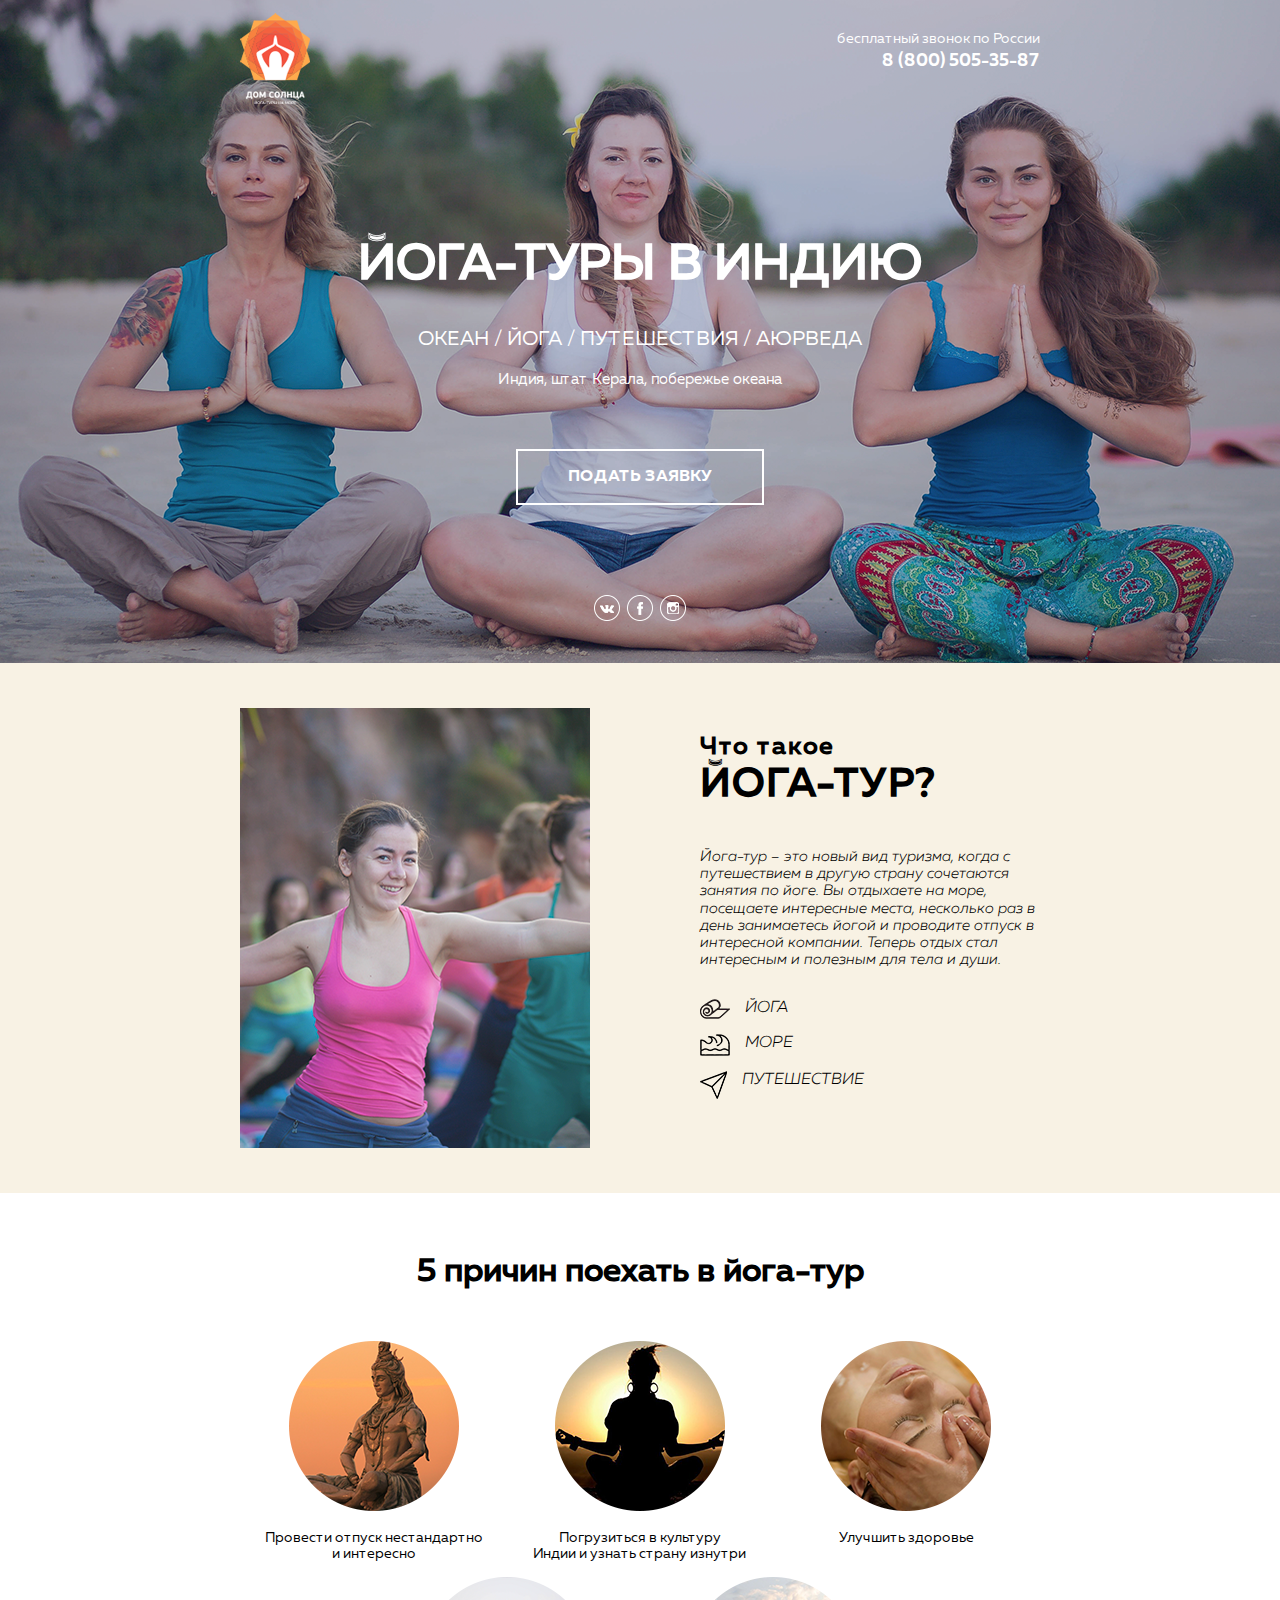
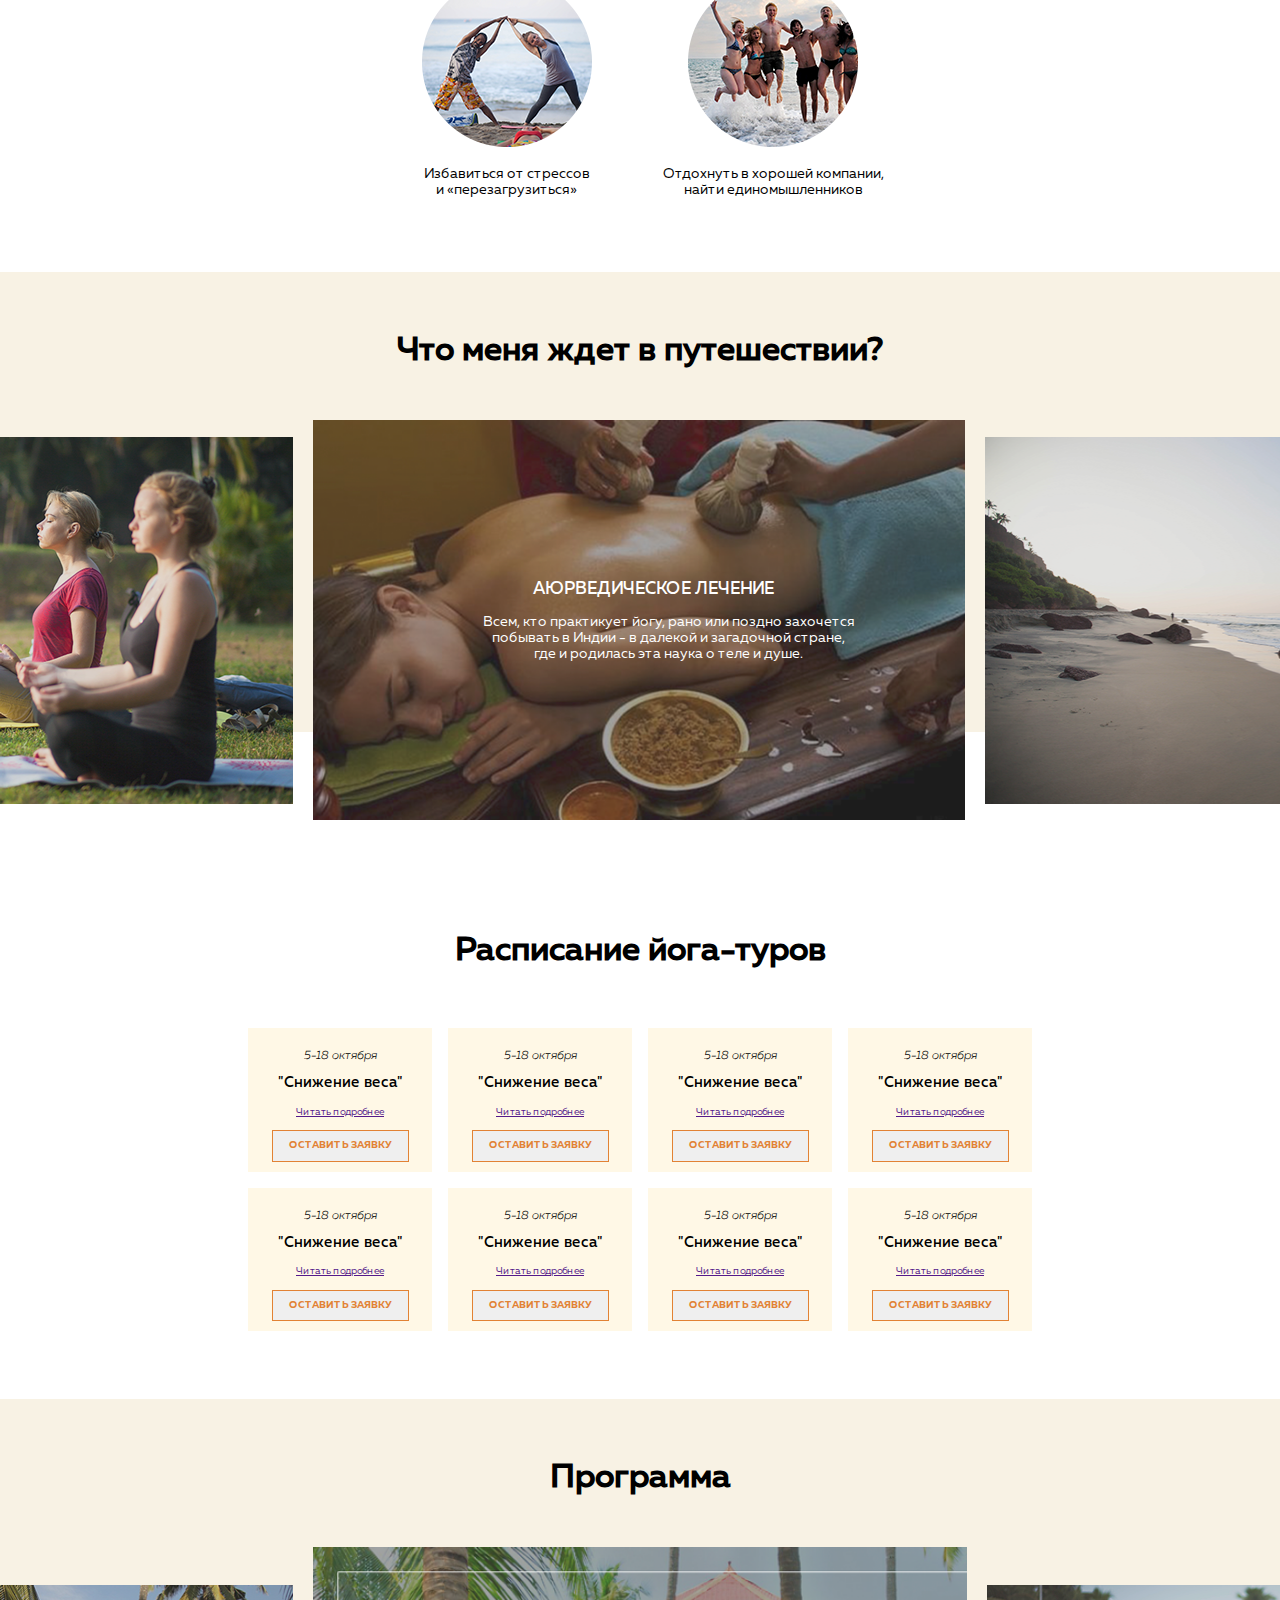
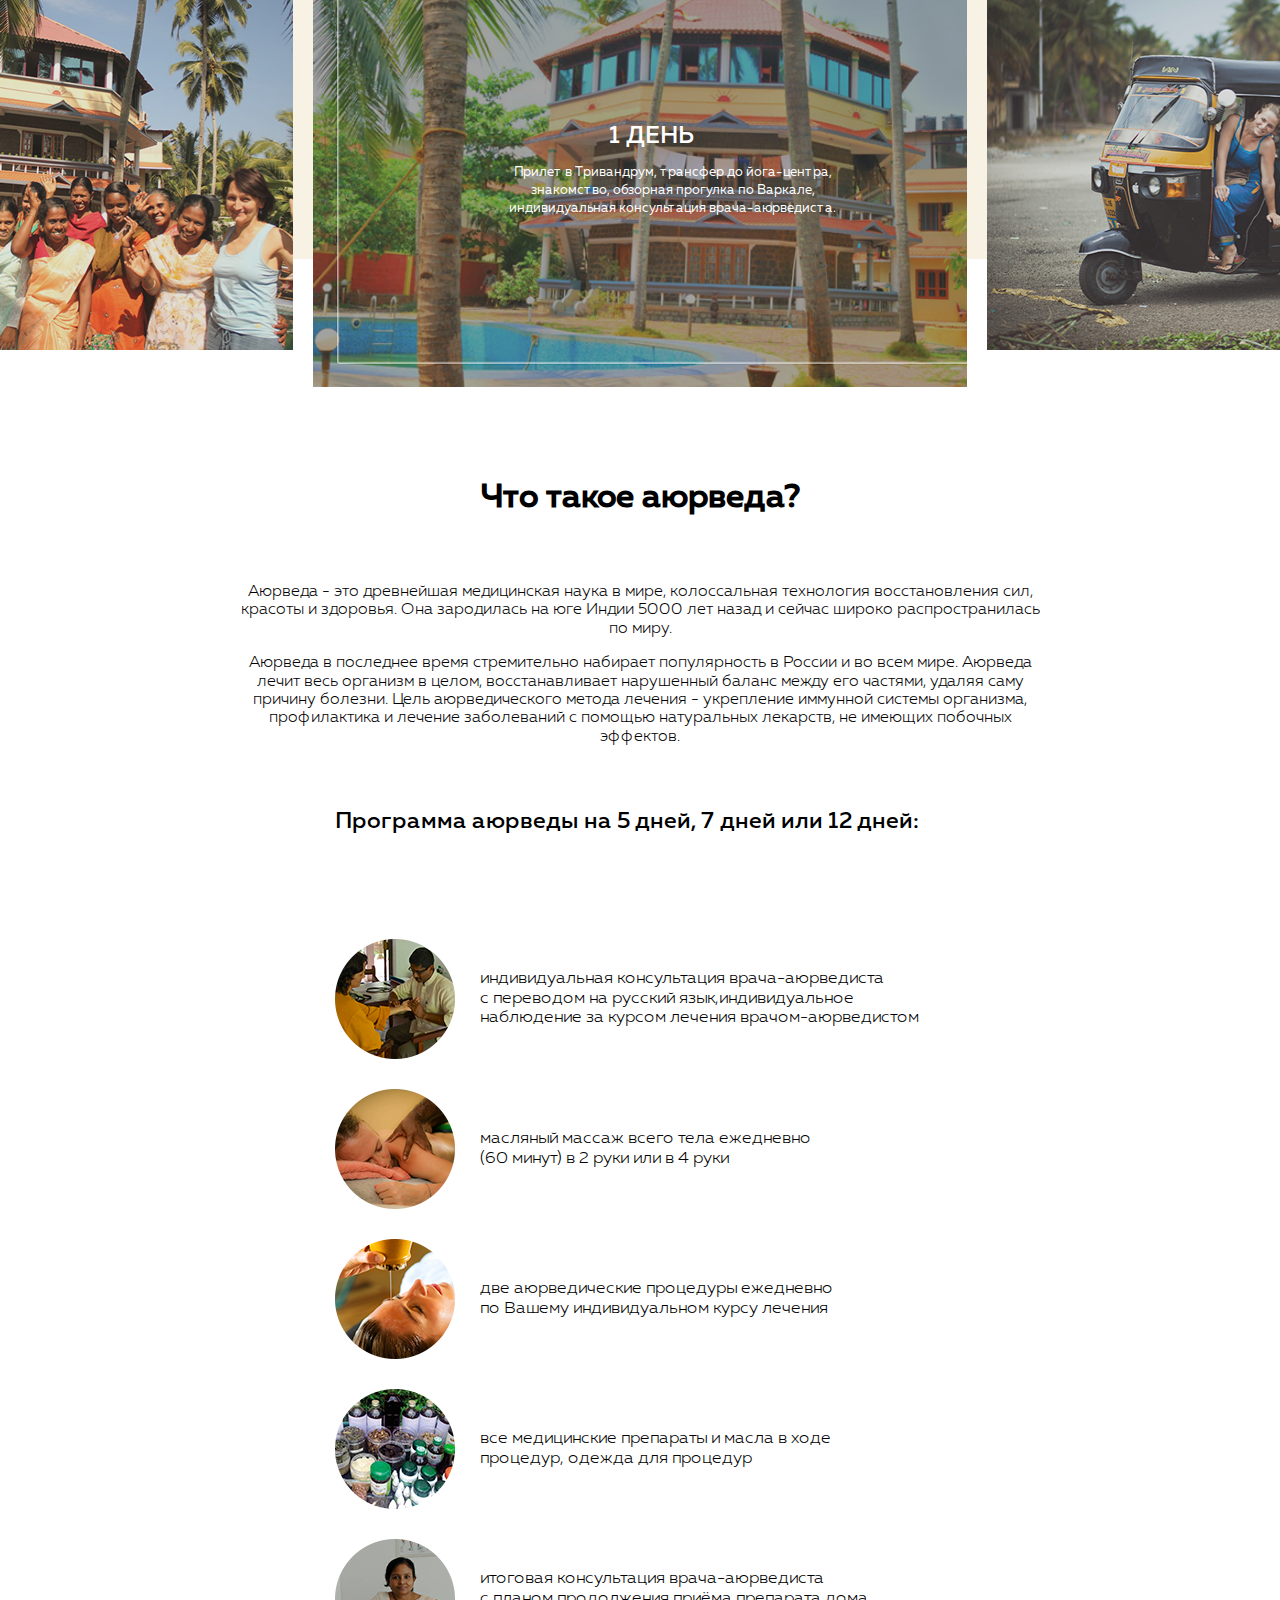
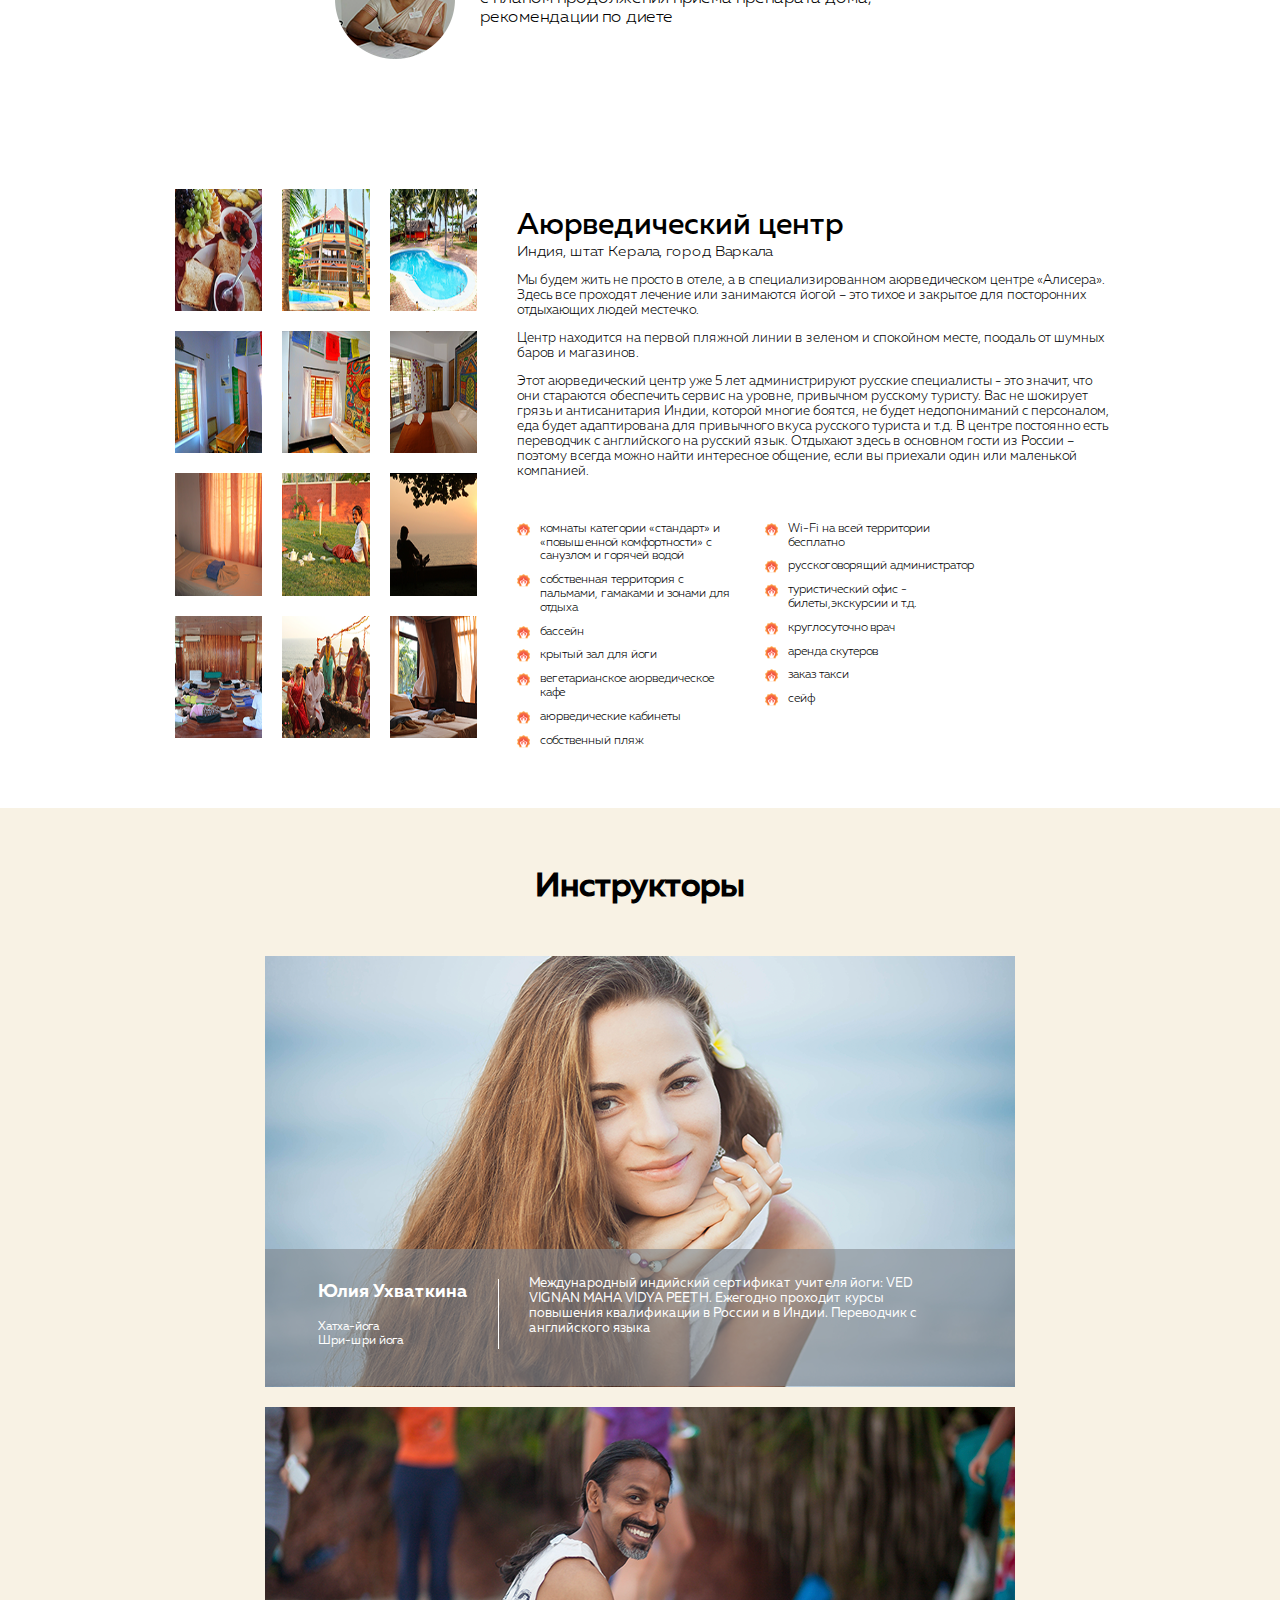
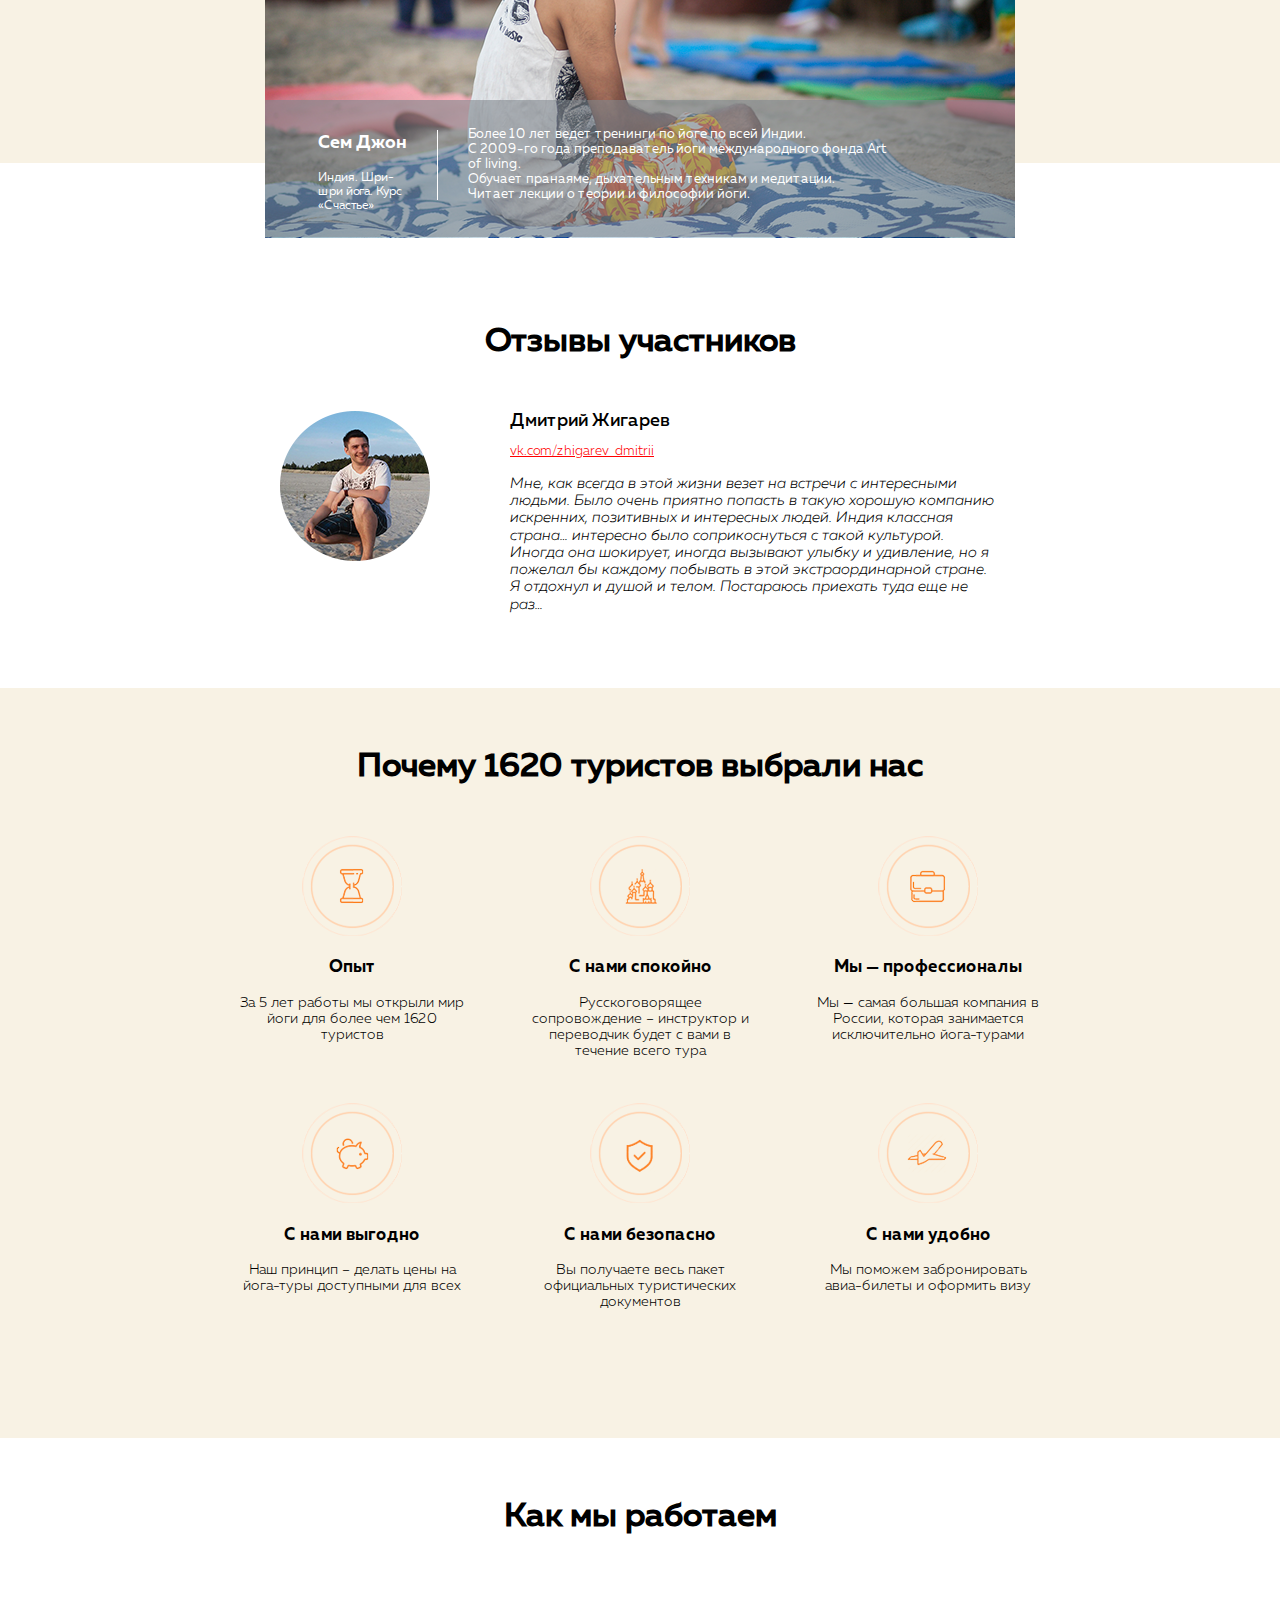
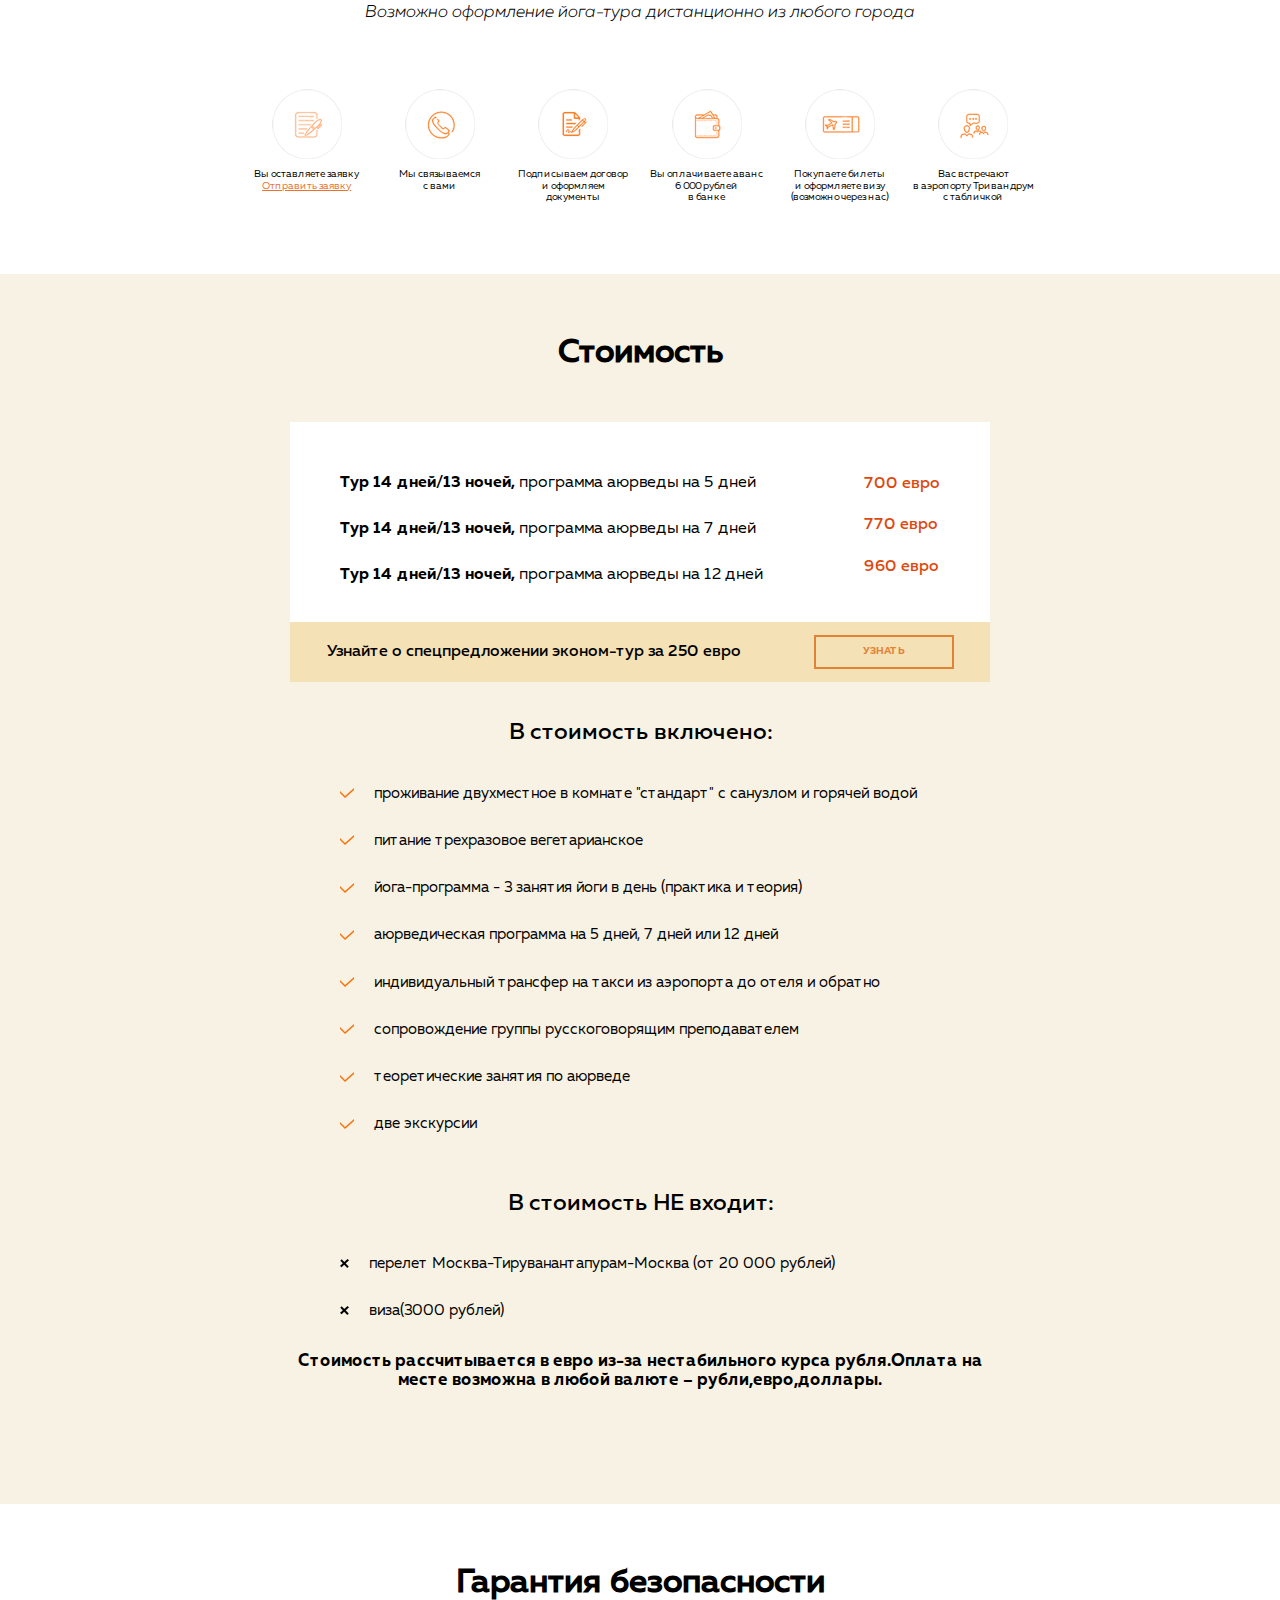
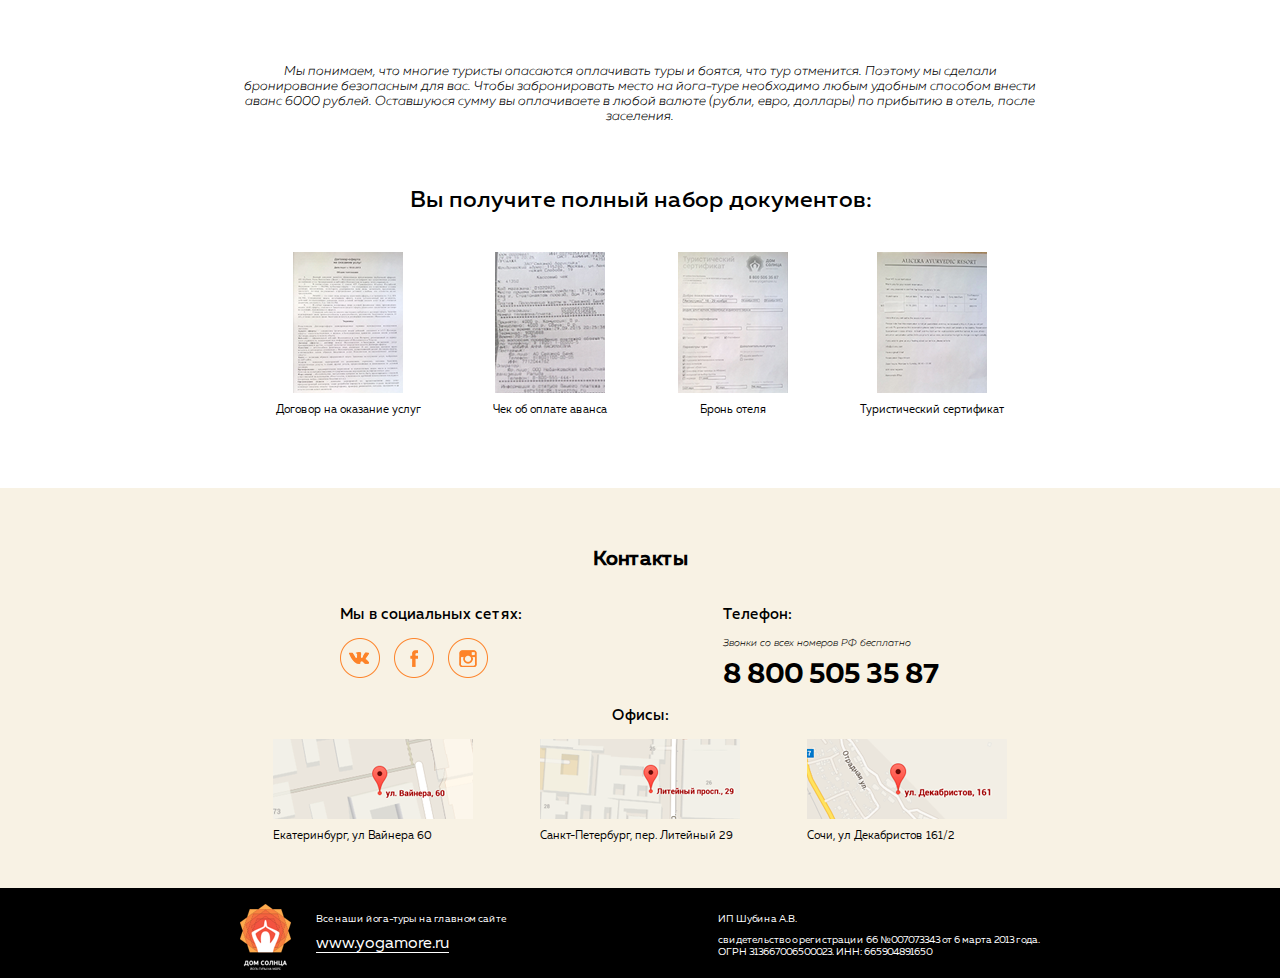
==== index.html @ e653d73f "init" ====
<!DOCTYPE html>
<html lang="ru">

<head>
  <meta charset="UTF-8" />
  <meta name="viewport" content="width=device-width, initial-scale=1.0" />
  <meta http-equiv="X-UA-Compatible" content="ie=edge" />
  <title>Йога-туры в Индию</title>
  <link rel="stylesheet" href="css/normalize.css" />
  <link rel="stylesheet" href="css/style.css" />
</head>

<body>
  <header class="header">
    <div class="navbar">
      <div class="container">
        <div class="navbar-wrap">
          <div class="navbar__logo"></div>
          <div class="navbar__mobile">
            <span class="navbar__free-call">бесплатный звонок по России</span>
            <a class="navbar__phone" href="tel:+8(800)5053587">8 (800) 505-35-87</a>
          </div>
        </div>
        <div class="navbar-box">
          <h1 class="navbar__title">Йога-туры в Индию</h1>
          <p class="navbar__subtitle">океан / йога / путешествия / аюрведа</p>
          <span class="navbar__subtitle2">Индия, штат Керала, побережье океана</span>
          <button class="button-o navbar__button">Подать заявку</button>
        </div>
        <div class="navbar-icon">
          <a href class="navbar__vkontakte"></a>
          <a href class="navbar__facebook"></a>
          <a href class="navbar__instagram"></a>
        </div>
      </div>
      <!-- /.container -->
    </div>
    <!-- /.navbar -->
  </header>
  <!-- /.header -->

  <main>
    <section class="yogatour bg-secondary">
      <div class="container">
        <div class="yogatour__block  yogatour-block">
          <div class="yogatour__img"></div>
          <div class="yogatour__box">
            <h2 class="yogatour__title">Что такое<br> <span class="yogatour__span">йога-тур?</span></h2>
            <p class="yogatour__text">Йога-тур – это новый вид туризма, когда с путешествием в другую страну сочетаются
              занятия по йоге. Вы отдыхаете на море,
              посещаете интересные места, несколько раз в день занимаетесь йогой и проводите отпуск в интересной
              компании. Теперь
              отдых стал интересным и полезным для тела и души.</p>
            <div class="yogatour__network">
              <div class="yogatour__blocks yoga-block">
                <div class="yogatour__mat"></div>
                <span class="yogatour__item">йога</span>
              </div>
              <div class="yogatour__blocks yoga-block">
                <div class="yogatour__mor"></div>
                <span class="yogatour__item">море</span>
              </div>
              <div class="yogatour__blocks yoga-block">
                <div class="yogatour__telegram"></div>
                <span class="yogatour__item">путешествие</span>
              </div>
            </div>
          </div>
          </di>
        </div>
    </section>

    <section class="triptour section">
      <div class="container">
        <h2 class="section-title">5 причин поехать в йога-тур</h2>
        <div class="triptour-block">
          <div class="triptour-block__item">
            <img src="img/triptour/img1.png" alt="yoga" class="triptour-block__ image">
            <p class="triptour-block__text">Провести отпуск нестандартно<br> и интересно</p>
          </div>
          <div class="triptour-block__item">
            <img src="img/triptour/img2.png" alt="yoga" class="triptour-block__ image">
            <p class="triptour-block__text">Погрузиться в культуру<br> Индии и узнать страну изнутри</p>
          </div>
          <div class="triptour-block__item">
            <img src="img/triptour/img3.png" alt="yoga" class="triptour-block__ image">
            <p class="triptour-block__text">Улучшить здоровье</p>
          </div>
          <div class="triptour-block__item">
            <img src="img/triptour/img4.png" alt="yoga" class="triptour-block__ image">
            <p class="triptour-block__text">Избавиться от стрессов<br> и «перезагрузиться»</p>
          </div>
          <div class="triptour-block__item">
            <img src="img/triptour/img5.png" alt="yoga" class="triptour-block__ image">
            <p class="triptour-block__text">Отдохнуть в хорошей компании,<br> найти единомышленников</p>
          </div>
        </div>
      </div>
    </section>

    <section class="section travel bg-travel">
      <h2 class="section-title section__title">Что меня ждет в путешествии?</h2>
      <div class="travel-block">
        <div class="travel__yoga"></div>
        <div class="travel__therapy">
          <div class="travel__box">
            <span class="travel__ayurveda">aюрведическое лечение</span>
            <p class="travel__text">Всем, кто практикует йогу, рано или поздно захочется<br> побывать в Индии - в
              далекой и
              загадочной стране,<br> где и родилась эта наука о теле и душе.</p>
          </div>
        </div>
        <div class="travel__more"></div>
      </div>
    </section>

    <section class="section schedule">
      <div class="container">
        <h2 class="section-title section__title">Расписание йога-туров</h2>
        <div class="schedule-block">
          <div class="schedule__item">
            <div class="schedule__section">
              <span class="schedule__date">5-18 октября</span>
              <p class="schedule__reduction">"Снижение веса"</p>
              <a href="" class="schedule__link">Читать подробнее</a>
              <button class="schedule__btn">ОСТАВИТЬ ЗАЯВКУ</button>
            </div>
          </div>
          <div class="schedule__item">
            <div class="schedule__section">
              <span class="schedule__date">5-18 октября</span>
              <p class="schedule__reduction">"Снижение веса"</p>
              <a href="" class="schedule__link">Читать подробнее</a>
              <button class="schedule__btn">ОСТАВИТЬ ЗАЯВКУ</button>
            </div>
          </div>
          <div class="schedule__item">
            <div class="schedule__section">
              <span class="schedule__date">5-18 октября</span>
              <p class="schedule__reduction">"Снижение веса"</p>
              <a href="" class="schedule__link">Читать подробнее</a>
              <button class="schedule__btn">ОСТАВИТЬ ЗАЯВКУ</button>
            </div>
          </div>
          <div class="schedule__item">
            <div class="schedule__section">
              <span class="schedule__date">5-18 октября</span>
              <p class="schedule__reduction">"Снижение веса"</p>
              <a href="" class="schedule__link">Читать подробнее</a>
              <button class="schedule__btn">ОСТАВИТЬ ЗАЯВКУ</button>
            </div>
          </div>
          <div class="schedule__item">
            <div class="schedule__section">
              <span class="schedule__date">5-18 октября</span>
              <p class="schedule__reduction">"Снижение веса"</p>
              <a href="" class="schedule__link">Читать подробнее</a>
              <button class="schedule__btn">ОСТАВИТЬ ЗАЯВКУ</button>
            </div>
          </div>
          <div class="schedule__item">
            <div class="schedule__section">
              <span class="schedule__date">5-18 октября</span>
              <p class="schedule__reduction">"Снижение веса"</p>
              <a href="" class="schedule__link">Читать подробнее</a>
              <button class="schedule__btn">ОСТАВИТЬ ЗАЯВКУ</button>
            </div>
          </div>
          <div class="schedule__item">
            <div class="schedule__section">
              <span class="schedule__date">5-18 октября</span>
              <p class="schedule__reduction">"Снижение веса"</p>
              <a href="" class="schedule__link">Читать подробнее</a>
              <button class="schedule__btn">ОСТАВИТЬ ЗАЯВКУ</button>
            </div>
          </div>
          <div class="schedule__item">
            <div class="schedule__section">
              <span class="schedule__date">5-18 октября</span>
              <p class="schedule__reduction">"Снижение веса"</p>
              <a href="" class="schedule__link">Читать подробнее</a>
              <button class="schedule__btn">ОСТАВИТЬ ЗАЯВКУ</button>
            </div>
          </div>
        </div>
        </h2>
      </div>
    </section>

    <section class="section program bg-program">
      <h2 class="section-title section__title">Программа</h2>
      <div class="program-block">
        <div class="program__boxing"></div>
        <div class="program__second">
          <div class="program__box">
            <span class="program__day">1 день</span>
            <p class="program__text">Прилет в Тривандрум, трансфер до йога-центра,<br> знакомство, обзорная прогулка по
              Варкале,<br> индивидуальная консультация
              врача-аюрведиста.</p>
          </div>
        </div>
        <div class="program__third"></div>
      </div>
    </section>

    <section class="section ayurveda">
      <div class="container">
        <h2 class="section-title section__title">Что такое аюрведа?</h2>
        <p class="ayurveda__text1">Аюрведа - это древнейшая медицинская наука в мире, колоссальная технология
          восстановления сил, красоты и здоровья. Она
          зародилась на юге Индии 5000 лет назад и сейчас широко распространилась по миру.</p>
        <p class="ayurveda__text2">Аюрведа в последнее время стремительно набирает популярность в России и во всем
          мире.
          Аюрведа лечит весь организм в целом, восстанавливает нарушенный баланс между его частями, удаляя саму
          причину болезни.
          Цель аюрведического метода лечения - укрепление иммунной системы организма, профилактика и лечение
          заболеваний с помощью
          натуральных лекарств, не имеющих побочных эффектов.</p>
        <div class="ayurveda__block">
          <p class="ayurveda__program">Программа аюрведы на 5 дней, 7 дней или 12 дней:</p>
          <div class="ayurveda__section">
            <div class="ayurveda__box">
              <img src="img/ayurveda/ayurveda_img1.png" alt="консультация врача-аюрведиста">
              <p class="ayurveda__advice">индивидуальная консультация врача-аюрведиста<br>
                с переводом на русский язык,индивидуальное<br> наблюдение за курсом лечения врачом-аюрведистом</p>
            </div>
            <div class="ayurveda__box">
              <img src="img/ayurveda/ayurveda_img2.png" alt="масляный массаж">
              <p class="ayurveda__advice">масляный массаж всего тела ежедневно<br>
                (60 минут) в 2 руки или в 4 руки</p>
            </div>
            <div class="ayurveda__box">
              <img src="img/ayurveda/ayurveda_img3.png" alt="аюрведические процедуры">
              <p class="ayurveda__advice">две аюрведические процедуры ежедневно<br> по Вашему индивидуальном курсу
                лечения
              </p>
            </div>
            <div class="ayurveda__box">
              <img src="img/ayurveda/ayurveda_img4.png" alt="медицинские препараты">
              <p class="ayurveda__advice">все медицинские препараты и масла в ходе<br> процедур, одежда для процедур</p>
            </div>
            <div class="ayurveda__box">
              <img src="img/ayurveda/ayurveda_img5.png" alt="рекомендации по диете">
              <p class="ayurveda__advice">итоговая консультация врача-аюрведиста<br> с планом продолжения приёма
                препарата
                дома,<br> рекомендации по диете</p>
            </div>
          </div>
        </div>
      </div>
      <div class="ayurveda-item">
        <div class="ayurveda__image">
          <img src="img/ayurveda/ayurveda_img6.png" alt="" class="ayurveda__img">
          <img src="img/ayurveda/ayurveda_img7.png" alt="" class="ayurveda__img">
          <img src="img/ayurveda/ayurveda_img8.png" alt="" class="ayurveda__img">
          <img src="img/ayurveda/ayurveda_img9.png" alt="" class="ayurveda__img">
          <img src="img/ayurveda/ayurveda_img10.png" alt="" class="ayurveda__img">
          <img src="img/ayurveda/ayurveda_img11.png" alt="" class="ayurveda__img">
          <img src="img/ayurveda/ayurveda_img12.png" alt="" class="ayurveda__img">
          <img src="img/ayurveda/ayurveda_img13.png" alt="" class="ayurveda__img">
          <img src="img/ayurveda/ayurveda_img14.png" alt="" class="ayurveda__img">
          <img src="img/ayurveda/ayurveda_img15.png" alt="" class="ayurveda__img">
          <img src="img/ayurveda/ayurveda_img16.png" alt="" class="ayurveda__img">
          <img src="img/ayurveda/ayurveda_img17.png" alt="" class="ayurveda__img">
        </div>

        <div class="ayurveda__text3">
          <span class="ayurveda__centr">Аюрведический центр<br></span>
          <span class="ayurveda__india">Индия, штат Керала, город Варкала</span>
          <p class="ayurveda__text">Мы будем жить не просто в отеле, а в специализированном аюрведическом центре
            «Алисера». Здесь все проходят лечение или занимаются йогой – это тихое и закрытое для посторонних отдыхающих
            людей местечко.</p>
          <p class="ayurveda__text">Центр находится на первой пляжной линии в
            зеленом и спокойном месте, поодаль от шумных баров и магазинов.</p>
          <p class="ayurveda__text">Этот аюрведический центр уже 5 лет администрируют русские специалисты - это значит,
            что они стараются
            обеспечить сервис на уровне, привычном русскому туристу. Вас не шокирует грязь и антисанитария Индии,
            которой многие боятся, не будет недопониманий с персоналом, еда будет адаптирована для привычного вкуса
            русского туриста
            и т.д. В центре постоянно есть переводчик с английского на русский язык. Отдыхают здесь в основном гости из
            России – поэтому всегда можно найти
            интересное общение, если вы приехали один или маленькой компанией.
          </p>
          <div class="ayurveda__text4">
            <div class="ayurveda__blocks1">
              <div class="ayurveda__blocks">
                <img src="img/ayurveda/ayurveda_logo.png" alt="логотип">
                <div class="ayurveda__items">комнаты категории «стандарт» и «повышенной комфортности» с санузлом и
                  горячей
                  водой</div>
              </div>
              <div class="ayurveda__blocks">
                <img src="img/ayurveda/ayurveda_logo.png" alt="логотип">
                <div class="ayurveda__items">собственная территория с пальмами, гамаками и зонами для отдыха</div>
              </div>
              <div class="ayurveda__blocks">
                <img src="img/ayurveda/ayurveda_logo.png" alt="логотип">
                <div class="ayurveda__items">бассейн</div>
              </div>
              <div class="ayurveda__blocks">
                <img src="img/ayurveda/ayurveda_logo.png" alt="логотип">
                <div class="ayurveda__items">крытый зал для йоги</div>
              </div>
              <div class="ayurveda__blocks">
                <img src="img/ayurveda/ayurveda_logo.png" alt="логотип">
                <div class="ayurveda__items">вегетарианское аюрведическое кафе</div>
              </div>
              <div class="ayurveda__blocks">
                <img src="img/ayurveda/ayurveda_logo.png" alt="логотип">
                <div class="ayurveda__items">аюрведические кабинеты</div>
              </div>
              <div class="ayurveda__blocks">
                <img src="img/ayurveda/ayurveda_logo.png" alt="логотип">
                <div class="ayurveda__items">собственный пляж</div>
              </div>
            </div>
            <div class="ayurveda__blocks2">
              <div class="ayurveda__blocks">
                <img src="img/ayurveda/ayurveda_logo.png" alt="логотип">
                <div class="ayurveda__items">Wi-Fi на всей территории бесплатно</div>
              </div>
              <div class="ayurveda__blocks">
                <img src="img/ayurveda/ayurveda_logo.png" alt="логотип">
                <div class="ayurveda__items">русскоговорящий администратор</div>
              </div>
              <div class="ayurveda__blocks">
                <img src="img/ayurveda/ayurveda_logo.png" alt="логотип">
                <div class="ayurveda__items">туристический офис - билеты,экскурсии и т.д.</div>
              </div>
              <div class="ayurveda__blocks">
                <img src="img/ayurveda/ayurveda_logo.png" alt="логотип">
                <div class="ayurveda__items">круглосуточно врач</div>
              </div>
              <div class="ayurveda__blocks">
                <img src="img/ayurveda/ayurveda_logo.png" alt="логотип">
                <div class="ayurveda__items">аренда скутеров</div>
              </div>
              <div class="ayurveda__blocks">
                <img src="img/ayurveda/ayurveda_logo.png" alt="логотип">
                <div class="ayurveda__items">заказ такси</div>
              </div>
              <div class="ayurveda__blocks">
                <img src="img/ayurveda/ayurveda_logo.png" alt="логотип">
                <div class="ayurveda__items">сейф</div>
              </div>
            </div>
          </div>
        </div>
    </section>

    <section class="section instructors bg-instructors">
      <div class="container">
        <h2 class="section-title section__title">Инструкторы</h2>
        <div class="instructors__image">
          <div class="instructors__img1">
            <div class="instructors__block"></div>
            <div class="instructors__box">
              <div class="instructors__item">
                <p class="instructors__name">Юлия Ухваткина</p>
                <p class="instructors__profession">Хатха-йога Шри-шри йога</p>
              </div>
              <div class="instructors__hr"></div>
              <div class="instructors__item">
                <p class="instructors__province">Международный индийский сертификат учителя йоги: VED VIGNAN MAHA
                  VIDYA PEETH.
                  Ежегодно проходит курсы повышения квалификации в России и в Индии.
                  Переводчик с английского языка</p>
              </div>
            </div>
          </div>
          <div class="instructors__img2">
            <div class="instructors__block"></div>
            <div class="instructors__box">
              <div class="instructors__item">
                <p class="instructors__name">Сем Джон</p>
                <p class="instructors__profession">Индия. Шри-шри йога. Курс «Счастье»</p>
              </div>
              <div class="instructors__hr"></div>
              <div class="instructors__item">
                <p class="instructors__province">Более 10 лет ведет тренинги по йоге по всей Индии.<br>
                  С 2009-го года преподаватель йоги международного фонда Art of living.<br>
                  Обучает пранаяме, дыхательным техникам и медитации.<br> Читает лекции о теории и философии йоги.
                </p>
              </div>
            </div>
          </div>
        </div>
      </div>
    </section>

    <section class="reviews section">
      <div class="container">
        <h2 class="section-title section__title">Отзывы участников</h2>
        <div class="reviews-block">
          <div class="reviews__img"></div>
          <div class="reviews__box">
            <span class="reviews__name">Дмитрий Жигарев</span>
            <p class="reviews__email"><a href="mailto:vkcomzhigarevdmitrii"
                class="reviews__email">vk.com/zhigarev_dmitrii</a></p>
            <p class=" reviews__text">Мне, как всегда в этой жизни везет на встречи с интересными людьми. Было очень
              приятно попасть в такую хорошую компанию
              искренних, позитивных и интересных людей. Индия классная страна… интересно было соприкоснуться с такой
              культурой. Иногда
              она шокирует, иногда вызывают улыбку и удивление, но я пожелал бы каждому побывать в этой
              экстраординарной
              стране. Я
              отдохнул и душой и телом. Постараюсь приехать туда еще не раз…</p>
          </div>
        </div>
    </section>

    <section class="features section bg-features">
      <div class="container">
        <h2 class="section-title section__title">Почему 1620 туристов выбрали нас</h2>
        <div class="features-block">
          <div class="features-block__item">
            <img src="img/features/feature-1.png" alt="Опыт" class="features-block__image">
            <p class="features-block__heading">Опыт</p>
            <p class="features-block__text">За 5 лет работы мы открыли мир йоги для более чем 1620 туристов</p>
          </div>
          <div class="features-block__item">
            <img src="img/features/feature-2.png" alt="С нами спокойно" class="features-block__image">
            <p class="features-block__heading">С нами спокойно</p>
            <p class="features-block__text">Русскоговорящее сопровождение – инструктор и переводчик будет с вами в
              течение
              всего тура</p>
          </div>
          <div class="features-block__item">
            <img src="img/features/feature-3.png" alt="Мы — профессионалы" class="features-block__image">
            <p class="features-block__heading">Мы — профессионалы</p>
            <p class="features-block__text">Мы — самая большая компания в России, которая занимается исключительно
              йога-турами
            </p>
          </div>
          <div class="features-block__item">
            <img src="img/features/feature-4.png" alt="С нами выгодно" class="features-block__image">
            <p class="features-block__heading">С нами выгодно</p>
            <p class="features-block__text">Наш принцип – делать цены на йога-туры доступными для всех</p>
          </div>
          <div class="features-block__item">
            <img src="img/features/feature-5.png" alt="С нами безопасно" class="features-block__image">
            <p class="features-block__heading">С нами безопасно</p>
            <p class="features-block__text">Вы получаете весь пакет официальных туристических документов</p>
          </div>
          <div class="features-block__item">
            <img src="img/features/feature-6.png" alt="С нами удобно" class="features-block__image">
            <p class="features-block__heading">С нами удобно</p>
            <p class="features-block__text">Мы поможем забронировать авиа-билеты и оформить визу</p>
          </div>
        </div>
      </div>
    </section>

    <section class="section work">
      <div class="container">
        <h2 class="section-title section__title">Как мы работаем</h2>
        <p class="work__design">Возможно оформление йога-тура дистанционно из любого города</p>
        <div class="work-block">
          <div class="work__item">
            <img src="img/work/work-1.png" alt="оставляете заявку" class="work__img">
            <p class="work__text">Вы оставляете заявку<br><a href="" class="work__link">Отправить заявку</a></p>
          </div>
          <div class="work__item">
            <img src="img/work/work-2.png" alt="связываемся с вами" class="work__img">
            <p class="work__text">Мы связываемся<br> с вами</p>
          </div>
          <div class="work__item">
            <img src="img/work/work-3.png" alt="Подписываем договор  и оформляем  документы" class="work__img">
            <p class="work__text">Подписываем договор<br> и оформляем<br> документы</p>
          </div>
          <div class="work__item">
            <img src="img/work/work-4.png" alt="оплачиваете аванс 6 000 рублей в банке" class="work__img">
            <p class="work__text">Вы оплачиваете аванс<br> 6 000 рублей<br> в банке</p>
          </div>
          <div class="work__item">
            <img src="img/work/work-5.png" alt="Покупаете билеты и оформляете визу" class="work__img">
            <p class="work__text">Покупаете билеты<br> и оформляете визу<br> (возможно через нас)</p>
          </div>
          <div class="work__item">
            <img src="img/work/work-6.png" alt="встречают в аэропорту Тривандрум с табличкой" class="work__img">
            <p class="work__text">Вас встречают<br> в аэропорту Тривандрум<br> с табличкой</p>
          </div>
        </div>
      </div>
    </section>

    <section class="section cost bg-cost">
      <div class="container">
        <h2 class="section-title section__title">Стоимость</h2>
        <div class="cost-wrap">
          <div class="cost__box">
            <div class="cost__section1">
              <p class="cost__program"><span class="cost__day">Тур 14 дней/13 ночей,</span> программа аюрведы на 5 дней
              </p>
              <p class="cost__program"><span class="cost__day">Тур 14 дней/13 ночей,</span> программа аюрведы на 7 дней
              </p>
              <p class="cost__program"><span class="cost__day">Тур 14 дней/13 ночей,</span> программа аюрведы на 12 дней
              </p>
            </div>
            <div class="cost__section2">
              <span class="cost__euro">700 евро</span>
              <span class="cost__euro">770 евро</span>
              <span class="cost__euro">960 евро</span>
            </div>
            <div class="cost__block">
              <div class="cost__item">
                <p class="cost__text">Узнайте о спецпредложении эконом-тур за 250 евро</p>
                <button class="cost__btn">Узнать</button>
              </div>
              <div class="cost__box2">
                <p class="cost__included">В стоимость включено:</p>
                <div class="cost__block1">
                  <div class="cost__check"></div>
                  <p class="cost__item1">проживание двухместное в комнате "стандарт" с санузлом и горячей водой</p>
                </div>
                <div class="cost__block1">
                  <div class="cost__check"></div>
                  <p class="cost__item1">питание трехразовое вегетарианское</p>
                </div>
                <div class="cost__block1">
                  <div class="cost__check"></div>
                  <p class="cost__item1">йога-программа - 3 занятия йоги в день (практика и теория)</p>
                </div>
                <div class="cost__block1">
                  <div class="cost__check"></div>
                  <p class="cost__item1">аюрведическая программа на 5 дней, 7 дней или 12 дней</p>
                </div>
                <div class="cost__block1">
                  <div class="cost__check"></div>
                  <p class="cost__item1">индивидуальный трансфер на такси из аэропорта до отеля и обратно</p>
                </div>
                <div class="cost__block1">
                  <div class="cost__check"></div>
                  <p class="cost__item1">сопровождение группы русскоговорящим преподавателем</p>
                </div>
                <div class="cost__block1">
                  <div class="cost__check"></div>
                  <p class="cost__item1">теоретические занятия по аюрведе</p>
                </div>
                <div class="cost__block1">
                  <div class="cost__check"></div>
                  <p class="cost__item1">две экскурсии</p>
                </div>
                <p class="cost__included">В стоимость НЕ входит:</p>
                <div class="cost__block1">
                  <div class="cost__delet"></div>
                  <p class="cost__item1">перелет Москва-Тируванантапурам-Москва (от 20 000 рублей)</p>
                </div>
                <div class="cost__block1">
                  <div class="cost__delet"></div>
                  <p class="cost__item1">виза(3000 рублей)</p>
                </div>
              </div>
              <p class="cost__eurorate">Стоимость рассчитывается в евро из-за нестабильного курса рубля.Оплата на
                месте возможна в любой валюте – рубли,евро,доллары.</p>
            </div>
          </div>
        </div>
      </div>
      </div>
    </section>

    <section class="section document">
      <div class="container">
        <h2 class="section-title section__title">Гарантия безопасности</h2>
        <p class="document__text">Мы понимаем, что многие туристы опасаются оплачивать туры и боятся, что тур отменится.
          Поэтому мы сделали бронирование
          безопасным для вас. Чтобы забронировать место на йога-туре необходимо любым удобным способом внести аванс 6000
          рублей.
          Оставшуюся сумму вы оплачиваете в любой валюте (рубли, евро, доллары) по прибытию в отель, после заселения.
        </p>
        <p class="document__heading">Вы получите полный набор документов:</p>
        <div class="document__block">
          <div class="document__box">
            <div class="document__img1 document__img"></div>
            <p class="document__text1">Договор на оказание услуг</p>
          </div>
          <div class="document__box">
            <div class="document__img2 document__img"></div>
            <p class="document__text1">Чек об оплате аванса</p>
          </div>
          <div class="document__box">
            <div class="document__img3 document__img"></div>
            <p class="document__text1">Бронь отеля</p>
          </div>
          <div class="document__box">
            <div class="document__img4 document__img"></div>
            <p class="document__text1">Туристический сертификат</p>
          </div>
        </div>
      </div>
    </section>

    <section class="section contacts bg-contacts">
      <div class="container">
        <h3 class="contacts__heading">Контакты</h3>
        <div class="contacts__box">
          <div>
            <p class="contacts__text">Мы в социальных сетях:</p>
            <div class="contacts__network">
              <div class="contacts__vk"></div>
              <div class="contacts__fs"></div>
              <div class="contacts__inst"></div>
            </div>
          </div>
          <div>
            <p class="contacts__text">Телефон:</p>
            <p class="contacts__text2">Звонки со всех номеров РФ бесплатно</p>
            <a class="contacts__tel" href="tel:+8(800)5053587">8 800 505 35 87</a>
          </div>
        </div>
        <p class="contacts__text3">Офисы:</p>
        <div class="contacts__block">
          <div class="contacts__block1">
            <div class="contacts__map1"></div>
            <p class="contacts__maptext">Екатеринбург, ул Вайнера 60</p>
          </div>
          <div class="contacts__block2">
            <div class="contacts__map2"></div>
            <p class="contacts__maptext">Санкт-Петербург, пер. Литейный 29</p>
          </div>
          <div class="contacts__block3">
            <div class="contacts__map3"></div>
            <p class="contacts__maptext">Сочи, ул Декабристов 161/2</p>
          </div>
        </div>
      </div>
      </div>
    </section>
  </main>

  <footer class="footer">
    <div class="container">
      <div class="footer-wrap">
        <div class="footer__box">
          <div class="footer__logo"></div>
          <div>
            <p class="footer__text">Все наши йога-туры на главном сайте</p>
            <a class="footer__email" href="mailto:wwwyogamoreru">www.yogamore.ru</a>
          </div>
        </div>
        <div class="footer__box-text">
          <p class="footer__text">ИП Шубина А.В.</p>
          <p class="footer__text"> свидетельство о регистрации 66 №007073343 от 6 марта 2013 года.<br> ОГРН
            313667006500023.
            ИНН: 665904891650</p>
        </div>
      </div>
    </div>
  </footer>
</body>

</html>
---- css/style.css ----
* {
  -webkit-box-sizing: border-box;
          box-sizing: border-box;
}

.container {
  max-width: 800px;
  margin: auto;
}

@media (max-width: 768px) {
  .container {
    max-width: 100%;
    padding: 0 30px;
  }
}

@font-face {
  font-family: 'Muller Medium';
  src: url("../fonts/MullerMedium.ttf") format("truetype");
  font-weight: normal;
  font-style: normal;
}

@font-face {
  font-family: 'Muller Regular';
  src: url("../fonts/ofont.ru_Muller.ttf") format("truetype");
  font-weight: normal;
  font-style: normal;
}

@font-face {
  font-family: 'Muller Bold';
  src: url("../fonts/ofont.ru_Muller (1).ttf") format("truetype");
  font-weight: normal;
  font-style: normal;
}

@font-face {
  font-family: 'Muller Light';
  src: url("../fonts/MullerLight.eot") format("eot"), url("../fonts/MullerLight.woff") format("woff"), url("../fonts/MullerLight.ttf") format("truetype");
  font-weight: normal;
  font-style: normal;
}

@font-face {
  font-family: 'Muller Light Italic';
  src: url("../fonts/Fontfabric - MullerLightItalic.otf");
  font-weight: normal;
  font-style: normal;
}

body {
  margin: 0;
  padding: 0;
  font-family: 'Muller Light', sans-serif;
  color: #000;
}

h2, h3 {
  margin: 0;
}

img {
  max-width: 100%;
}

.section {
  padding: 60px 0;
}

.section-title {
  font-size: 33px;
  font-family: 'Muller Medium', sans-serif;
  color: #000;
  text-align: center;
  padding-bottom: 50px;
}

.button-o {
  display: block;
  text-transform: uppercase;
  border: 2px solid #fff;
  padding: 17px 50px;
  font-size: 16px;
  font-family: 'Muller Bold', sans-serif;
  margin: auto;
  color: #fff;
  background-color: transparent;
  margin-top: 60px;
  cursor: pointer;
}

.bg-secondary {
  background: #f8f2e4;
  height: 530px;
}

.bg-travel {
  background-color: #f8f2e4;
  height: 460px;
  position: relative;
}

.bg-program {
  background-color: #f8f2e4;
  height: 460px;
  position: relative;
}

.ayurveda-item {
  display: -webkit-box;
  display: -ms-flexbox;
  display: flex;
  max-width: 950px;
  margin: auto;
  padding-top: 120px;
}

.bg-instructors {
  background-color: #f8f2e4;
  height: 955px;
}

.bg-features {
  background-color: #f8f2e4;
  height: 750px;
}

.bg-cost {
  background-color: #f8f2e4;
  height: 1230px;
}

.bg-contacts {
  background-color: #f8f2e4;
  height: 400px;
}

@media (max-width: 320px) {
  .section {
    padding: 40px 0;
  }
  .button-o {
    padding: 15px 20px;
    font-size: 14px;
  }
}

@media (max-width: 480px) {
  .bg-secondary {
    height: 980px;
  }
  .yogatour-block {
    -webkit-box-orient: vertical;
    -webkit-box-direction: normal;
        -ms-flex-direction: column;
            flex-direction: column;
  }
}

@media (max-width: 320px) {
  .bg-secondary {
    height: 930px;
  }
}

@media (max-width: 480px) {
  .section-title {
    font-size: 26px;
    padding-bottom: 50px;
  }
}

@media (max-width: 320px) {
  .section-title {
    font-size: 19px;
  }
}

@media (max-width: 768px) {
  .bg-travel {
    height: 1200px;
  }
}

@media (max-width: 480px) {
  .bg-travel {
    height: 750px;
  }
}

@media (max-width: 768px) {
  .bg-program {
    height: 1200px;
  }
}

@media (max-width: 480px) {
  .bg-program {
    height: 750px;
  }
}

@media (max-width: 480px) {
  .ayurveda-item {
    -webkit-box-orient: vertical;
    -webkit-box-direction: normal;
        -ms-flex-direction: column;
            flex-direction: column;
  }
}

@media (max-width: 320px) {
  .ayurveda-item {
    padding-top: 50px;
  }
}

@media (max-width: 480px) {
  .bg-instructors {
    height: 700px;
  }
}

@media (max-width: 320px) {
  .bg-instructors {
    height: 500px;
  }
}

@media (max-width: 320px) {
  .icon-block {
    max-width: 170px;
    margin: auto;
  }
}

@media (max-width: 480px) {
  .bg-features {
    height: 950px;
  }
  .section-title {
    font-size: 20px;
  }
}

@media (max-width: 320px) {
  .bg-features {
    height: 1570px;
  }
  .section-title {
    font-size: 15px;
  }
}

@media (max-width: 480px) {
  .bg-cost {
    height: 1080px;
  }
}

@media (max-width: 320px) {
  .bg-cost {
    height: 970px;
  }
}

@media (max-width: 480px) {
  .bg-contacts {
    height: 500px;
  }
}

@media (max-width: 320px) {
  .bg-contacts {
    height: 720px;
  }
}

.header {
  background: url(../img/header/bg_yoga.png) no-repeat;
  height: 663px;
  background-position: center;
  color: #fff;
}

.navbar-wrap {
  display: -webkit-box;
  display: -ms-flexbox;
  display: flex;
  padding-top: 13px;
  -webkit-box-pack: justify;
      -ms-flex-pack: justify;
          justify-content: space-between;
}

.navbar-box {
  text-align: center;
  padding-top: 30px;
}

.navbar-icon {
  display: -webkit-box;
  display: -ms-flexbox;
  display: flex;
  -webkit-box-pack: center;
      -ms-flex-pack: center;
          justify-content: center;
  padding-top: 90px;
}

.navbar__logo {
  background: url("../img/header/bg_logo.png") no-repeat;
  width: 80px;
  height: 160px;
}

.navbar__mobile {
  padding-top: 18px;
  text-align: right;
}

.navbar__free-call {
  display: block;
  font-size: 14px;
  font-family: 'Muller Regular', sans-serif;
  margin-bottom: 5px;
}

.navbar__phone {
  font-size: 17px;
  font-family: 'Muller Bold', sans-serif;
  text-decoration: none;
  color: #fff;
}

.navbar__title {
  font-size: 50px;
  font-family: 'Muller Medium', sans-serif;
  text-transform: uppercase;
}

.navbar__subtitle {
  font-size: 20px;
  font-family: 'Muller Regular', sans-serif;
  text-transform: uppercase;
}

.navbar__subtitle2 {
  font-size: 15px;
  font-family: 'Muller Regular', sans-serif;
}

.navbar__vkontakte {
  background: url(../img/header/icon_vkontakte.png) no-repeat;
  width: 26px;
  height: 26px;
}

.navbar__facebook {
  background: url(../img/header/icon_facebook.png) no-repeat;
  width: 26px;
  height: 26px;
  margin-left: 7px;
}

.navbar__instagram {
  background: url(../img/header/icon_instagram.png) no-repeat;
  width: 26px;
  height: 26px;
  margin-left: 7px;
}

@media (max-width: 480px) {
  .navbar__title {
    font-size: 35px;
  }
}

@media (max-width: 320px) {
  .navbar-box {
    padding-top: 50px;
  }
  .navbar__mobile {
    display: none;
  }
  .navbar__title {
    font-size: 22px;
  }
  .navbar__subtitle {
    font-size: 15px;
  }
}

.yogatour-block {
  display: -webkit-box;
  display: -ms-flexbox;
  display: flex;
  -webkit-box-pack: justify;
      -ms-flex-pack: justify;
          justify-content: space-between;
}

.yogatour__img {
  background: url(../img/yogatour/img_yoga.png) no-repeat;
  width: 350px;
  height: 440px;
  margin-top: 45px;
}

.yogatour__box {
  max-width: 340px;
  margin-top: 70px;
}

.yogatour__title {
  font-size: 25px;
  letter-spacing: 1.5px;
  font-family: 'Muller Medium', sans-serif;
}

.yogatour__span {
  font-size: 40px;
  font-family: 'Muller Medium', sans-serif;
  text-transform: uppercase;
  padding-top: 15px;
}

.yogatour__text {
  font-size: 15px;
  font-family: 'Muller Light Italic', sans-serif;
  padding-top: 25px;
}

.yogatour__mat {
  background: url(../img/yogatour/yoga_mat.png) no-repeat;
  width: 30px;
  height: 20px;
}

.yogatour__mor {
  background: url(../img/yogatour/yoga_more.png) no-repeat;
  width: 30px;
  height: 22px;
}

.yogatour__telegram {
  background: url(../img/yogatour/yoga_telegram.png) no-repeat;
  width: 27px;
  height: 28px;
}

.yogatour__blocks {
  display: -webkit-box;
  display: -ms-flexbox;
  display: flex;
  padding-top: 15px;
}

.yogatour__item {
  padding-left: 15px;
  font-size: 16px;
  font-family: 'Muller Light Italic', sans-serif;
  text-transform: uppercase;
}

@media (max-width: 480px) {
  .yogatour__block {
    -webkit-box-orient: vertical;
    -webkit-box-direction: normal;
        -ms-flex-direction: column;
            flex-direction: column;
  }
  .yogatour__img {
    margin: 60px auto;
  }
  .yogatour__box {
    margin-top: 0;
    margin: auto;
  }
  .yogatour__title {
    text-align: center;
  }
  .yogatour__network {
    width: 50%;
    margin: auto;
  }
}

@media (max-width: 320px) {
  .yogatour__img {
    background: url(../img/yogatour/img_yoga_media.png) no-repeat;
    width: 260px;
    height: 327px;
  }
  .yogatour__box {
    margin-top: 10px;
  }
  .yogatour__span {
    font-size: 35px;
  }
  .yogatour__title, .yogatour__text {
    text-align: center;
  }
  .yogatour__blocks {
    -webkit-box-align: center;
        -ms-flex-align: center;
            align-items: center;
  }
  .yogatour__item {
    font-size: 10px;
  }
}

.triptour-block {
  display: -webkit-box;
  display: -ms-flexbox;
  display: flex;
  -webkit-box-pack: center;
      -ms-flex-pack: center;
          justify-content: center;
  -ms-flex-wrap: wrap;
      flex-wrap: wrap;
}

.triptour-block__item {
  -ms-flex-preferred-size: 33.3%;
      flex-basis: 33.3%;
  text-align: center;
}

.triptour-block__text {
  font-size: 14px;
  font-family: 'Muller Regular', sans-serif;
}

@media (max-width: 480px) {
  .triptour-block {
    -ms-flex-pack: distribute;
        justify-content: space-around;
  }
  .triptour-block__item {
    -ms-flex-preferred-size: 50%;
        flex-basis: 50%;
    padding-top: 20px;
  }
}

@media (max-width: 320px) {
  .triptour-block {
    -webkit-box-orient: vertical;
    -webkit-box-direction: normal;
        -ms-flex-direction: column;
            flex-direction: column;
  }
}

.travel-block {
  display: -webkit-box;
  display: -ms-flexbox;
  display: flex;
  -ms-flex-pack: distribute;
      justify-content: space-around;
  -webkit-box-align: center;
      -ms-flex-align: center;
          align-items: center;
}

.travel__yoga {
  background: url(../img/travel/yoga.png) no-repeat;
  width: 350px;
  height: 367px;
}

.travel__therapy {
  background: url(../img/travel/therapy.png) no-repeat;
  background-size: cover;
  color: #fff;
  width: 780px;
  height: 400px;
  position: relative;
  margin: 0 20px;
}

.travel__more {
  background: url(../img/travel/more.png) no-repeat;
  width: 352px;
  height: 367px;
}

.travel__box {
  position: absolute;
  top: 40%;
  left: 26%;
}

.travel__ayurveda {
  font-size: 17px;
  font-family: 'Muller Medium', sans-serif;
  text-align: center;
  text-transform: uppercase;
  margin: 0 50px;
}

.travel__text {
  font-size: 14px;
  font-family: 'Muller Regular', sans-serif;
  text-align: center;
}

@media (max-width: 768px) {
  .travel-block {
    -ms-flex-wrap: wrap;
        flex-wrap: wrap;
  }
  .travel__yoga {
    background: url(../img/travel/yogamedia.png) no-repeat;
    width: 650px;
    height: 367px;
  }
  .travel__therapy {
    background: url(../img/travel/therapymedia.png) no-repeat;
    width: 650px;
    height: 366px;
    margin: 20px;
  }
  .travel__more {
    background: url(../img/travel/moremedia.png) no-repeat;
    width: 650px;
    height: 367px;
  }
}

@media (max-width: 480px) {
  .travel__box {
    display: none;
  }
  .travel__yoga {
    background: url(../img/travel/yogamedia480.png) no-repeat;
    width: 400px;
    height: 226px;
  }
  .travel__therapy {
    background: url(../img/travel/therapymedia480.png) no-repeat;
    width: 400px;
    height: 226px;
    margin: 20px;
  }
  .travel__more {
    background: url(../img/travel/moremedia480.png) no-repeat;
    width: 400px;
    height: 226px;
  }
}

.schedule {
  margin-top: 140px;
}

.schedule-block {
  display: -webkit-box;
  display: -ms-flexbox;
  display: flex;
  -ms-flex-wrap: wrap;
      flex-wrap: wrap;
}

.schedule__item {
  -ms-flex-preferred-size: 23%;
      flex-basis: 23%;
  margin: 8px auto;
  background-color: #fff8e6;
}

.schedule__section {
  text-align: center;
  padding-top: 18px;
}

.schedule__date {
  font-size: 12px;
  font-family: 'Muller Light Italic', sans-serif;
  text-align: center;
}

.schedule__reduction {
  font-size: 15px;
  font-family: 'Muller Medium', sans-serif;
  text-align: center;
  margin: 0;
  padding: 10px;
}

.schedule__link {
  font-size: 10px;
  font-family: 'Muller Regular', sans-serif;
  padding-top: 15px;
}

.schedule__btn {
  display: block;
  border: 1px solid #e28234;
  font-size: 10px;
  font-family: 'Muller Bold', sans-serif;
  color: #e28234;
  text-transform: uppercase;
  padding: 9px 16px;
  margin: 10px auto;
  cursor: pointer;
}

.schedule__btn:hover {
  background-color: #e28234;
  color: #fff;
}

@media (max-width: 480px) {
  .schedule__item {
    -ms-flex-preferred-size: 46%;
        flex-basis: 46%;
  }
}

@media (max-width: 320px) {
  .schedule__item {
    -ms-flex-preferred-size: 70%;
        flex-basis: 70%;
  }
}

.program-block {
  display: -webkit-box;
  display: -ms-flexbox;
  display: flex;
  -ms-flex-pack: distribute;
      justify-content: space-around;
  -webkit-box-align: center;
      -ms-flex-align: center;
          align-items: center;
}

.program__boxing {
  background: url(../img/program/boxing.png) no-repeat;
  width: 350px;
  height: 365px;
}

.program__second {
  background: url(../img/program/second.png) no-repeat;
  background-size: cover;
  color: #fff;
  width: 780px;
  height: 440px;
  position: relative;
  margin: 0 20px;
}

.program__third {
  background: url(../img/program/third.png) no-repeat;
  width: 350px;
  height: 365px;
}

.program__box {
  position: absolute;
  top: 40%;
  left: 30%;
}

.program__day {
  font-size: 24px;
  font-family: 'Muller Medium', sans-serif;
  text-align: center;
  text-transform: uppercase;
  margin: 0 100px;
}

.program__text {
  font-size: 13px;
  font-family: 'Muller Regular', sans-serif;
  text-align: center;
  line-height: 18px;
}

@media (max-width: 768px) {
  .program-block {
    -ms-flex-wrap: wrap;
        flex-wrap: wrap;
  }
  .program__boxing {
    background: url(../img/program/boxingmedia.png) no-repeat;
    width: 650px;
    height: 367px;
  }
  .program__second {
    background: url(../img/program/secondmedia.png) no-repeat;
    width: 650px;
    height: 366px;
    margin: 20px;
  }
  .program__third {
    background: url(../img/program/thirdmedia.png) no-repeat;
    width: 650px;
    height: 367px;
  }
}

@media (max-width: 480px) {
  .program__box {
    display: none;
  }
  .program__boxing {
    background: url(../img/program/boxingmedia480.png) no-repeat;
    width: 400px;
    height: 226px;
  }
  .program__second {
    background: url(../img/program/secondmedia480.png) no-repeat;
    width: 400px;
    height: 226px;
    margin: 20px;
  }
  .program__third {
    background: url(../img/program/thirdmedia480.png) no-repeat;
    width: 400px;
    height: 226px;
  }
}

@media (max-width: 320px) {
  .program__boxing, .program__third {
    background-position: center;
    margin: 0 20px;
  }
  .program__second {
    background-position: center;
  }
}

.ayurveda {
  margin-top: 160px;
}

.ayurveda__text1, .ayurveda__text2 {
  font-size: 16px;
  font-family: 'Muller Light', sans-serif;
  text-align: center;
}

.ayurveda__text2 {
  padding-bottom: 40px;
}

.ayurveda__block {
  max-width: 610px;
  margin: auto;
}

.ayurveda__program {
  font-size: 23px;
  font-family: 'Muller Medium', sans-serif;
}

.ayurveda__box {
  display: -webkit-box;
  display: -ms-flexbox;
  display: flex;
  -webkit-box-align: center;
      -ms-flex-align: center;
          align-items: center;
  padding-top: 30px;
}

.ayurveda__section {
  padding-top: 50px;
}

.ayurveda__advice {
  font-size: 17px;
  font-family: 'Muller Light', sans-serif;
  padding-left: 25px;
}

.ayurveda__image {
  display: -webkit-box;
  display: -ms-flexbox;
  display: flex;
  -ms-flex-wrap: wrap;
      flex-wrap: wrap;
  max-width: 700px;
}

.ayurveda__img {
  padding: 10px;
  width: 33.3%;
}

.ayurveda__text3 {
  padding: 30px 0 0 30px;
  max-width: 860px;
}

.ayurveda__centr {
  font-size: 30px;
  font-family: 'Muller Medium', sans-serif;
}

.ayurveda__india {
  font-size: 15px;
  font-family: 'Muller Light', sans-serif;
}

.ayurveda__text {
  font-size: 13px;
  font-family: 'Muller Light', sans-serif;
}

.ayurveda__text4 {
  display: -webkit-box;
  display: -ms-flexbox;
  display: flex;
  padding-top: 20px;
}

.ayurveda__blocks {
  display: -webkit-box;
  display: -ms-flexbox;
  display: flex;
  -webkit-box-align: start;
      -ms-flex-align: start;
          align-items: flex-start;
  padding-top: 10px;
}

.ayurveda__items {
  font-size: 12px;
  font-family: 'Muller Light', sans-serif;
  padding-left: 10px;
  max-width: 200px;
}

.ayurveda__blocks2 {
  padding-left: 35px;
}

@media (max-width: 768px) {
  .ayurveda__img {
    width: 50%;
  }
}

@media (max-width: 480px) {
  .ayurveda__program {
    font-size: 16px;
  }
  .ayurveda__image {
    max-width: 400px;
    margin: auto;
  }
  .ayurveda__text3 {
    max-width: 380px;
    margin: auto;
    padding-left: 0;
  }
}

@media (max-width: 320px) {
  .ayurveda__box {
    -webkit-box-orient: vertical;
    -webkit-box-direction: normal;
        -ms-flex-direction: column;
            flex-direction: column;
  }
  .ayurveda__advice {
    font-size: 14px;
    text-align: center;
  }
  .ayurveda__text {
    text-align: center;
  }
  .ayurveda__text1, .ayurveda__text2 {
    font-size: 13px;
  }
  .ayurveda__program {
    font-size: 14px;
    text-align: center;
  }
  .ayurveda__text3 {
    max-width: 250px;
  }
  .ayurveda__centr {
    font-size: 22px;
  }
  .ayurveda__india {
    font-size: 14px;
  }
}

.instructors__img1 {
  background: url(../img/instructors/instructors_img1.png) no-repeat;
  width: 750px;
  height: 431px;
  position: relative;
}

.instructors__img2 {
  background: url(../img/instructors/instructors_img2.png) no-repeat;
  width: 750px;
  height: 431px;
  margin-top: 20px;
  position: relative;
}

.instructors__image {
  max-width: 750px;
  margin: auto;
}

.instructors__block {
  width: 750px;
  height: 137px;
  background-color: #80878e;
  opacity: 0.6;
  position: absolute;
  top: 68%;
}

.instructors__box {
  display: -webkit-box;
  display: -ms-flexbox;
  display: flex;
  position: absolute;
  top: 68%;
  left: 7%;
}

.instructors__name {
  font-size: 18px;
  font-family: 'Muller Bold', sans-serif;
}

.instructors__profession {
  font-size: 12px;
  font-family: 'Muller Regular', sans-serif;
  max-width: 87px;
}

.instructors__hr {
  border-right: 1px solid #fff;
  height: 70px;
  margin-top: 30px;
}

.instructors__province {
  font-size: 13px;
  font-family: 'Muller Regular', sans-serif;
  display: block;
  padding-left: 30px;
  max-width: 450px;
}

.instructors__item {
  display: block;
  color: #fff;
  padding-right: 30px;
  padding-top: 15px;
}

@media (max-width: 768px) {
  .instructors__img1 {
    background: url(../img/instructors/instructors_img1media.png) no-repeat;
    width: 650px;
    height: 373px;
    margin: auto;
    margin-bottom: 20px;
  }
  .instructors__img2 {
    background: url(../img/instructors/instructors_img2media.png) no-repeat;
    width: 650px;
    height: 373px;
    margin: auto;
  }
  .instructors__block {
    width: 650px;
    height: 120px;
  }
  .instructors__name {
    font-size: 15px;
  }
  .instructors__province {
    font-size: 12px;
  }
}

@media (max-width: 480px) {
  .instructors__img1 {
    background: url(../img/instructors/instructors_img1media480.png) no-repeat;
    width: 400px;
    height: 230px;
  }
  .instructors__img2 {
    background: url(../img/instructors/instructors_img2media480.png) no-repeat;
    width: 400px;
    height: 230px;
  }
  .instructors__block {
    width: 400px;
    height: 100px;
    top: 57%;
  }
  .instructors__item {
    padding-top: 10px;
  }
  .instructors__box {
    top: 53%;
  }
  .instructors__hr {
    margin-top: 20px;
  }
  .instructors__name {
    font-size: 13px;
  }
  .instructors__province {
    font-size: 10px;
  }
  .instructors__profession {
    font-size: 9px;
  }
}

@media (max-width: 320px) {
  .instructors__img1 {
    background: url(../img/instructors/instructors_img1media320.png) no-repeat;
    width: 250px;
    height: 144px;
  }
  .instructors__img2 {
    background: url(../img/instructors/instructors_img2media320.png) no-repeat;
    width: 250px;
    height: 144px;
  }
  .instructors__block {
    display: none;
  }
  .instructors__hr {
    display: none;
  }
  .instructors__item {
    padding: 0;
  }
  .instructors__name {
    font-size: 11px;
  }
  .instructors__profession, .instructors__province {
    font-size: 7px;
  }
}

.reviews {
  margin-top: 100px;
}

.reviews-block {
  display: -webkit-box;
  display: -ms-flexbox;
  display: flex;
  -ms-flex-pack: distribute;
      justify-content: space-around;
}

.reviews__box {
  max-width: 490px;
}

.reviews__img {
  background: url(../img/reviews/reviews_img.png) no-repeat;
  width: 150px;
  height: 150px;
}

.reviews__name {
  font-size: 18px;
  font-family: 'Muller Medium', sans-serif;
  display: block;
}

.reviews__email {
  font-size: 13px;
  font-family: 'Muller Light', sans-serif;
  color: #ff0000;
}

.reviews__text {
  font-size: 15px;
  font-family: 'Muller Light Italic', sans-serif;
}

@media (max-width: 768px) {
  .reviews {
    margin-top: 30px;
  }
}

@media (max-width: 480px) {
  .reviews {
    margin-top: 0;
  }
  .reviews-block {
    -webkit-box-orient: vertical;
    -webkit-box-direction: normal;
        -ms-flex-direction: column;
            flex-direction: column;
    max-width: 350px;
    margin: auto;
  }
  .reviews__img {
    margin: auto;
  }
  .reviews__name {
    text-align: center;
    margin-top: 20px;
  }
  .reviews__email {
    text-align: center;
  }
  .reviews__text {
    text-align: center;
    font-size: 14px;
  }
}

@media (max-width: 320px) {
  .reviews__text {
    text-align: center;
    font-size: 13px;
  }
}

.features-block {
  display: -webkit-box;
  display: -ms-flexbox;
  display: flex;
  -webkit-box-pack: justify;
      -ms-flex-pack: justify;
          justify-content: space-between;
  -ms-flex-wrap: wrap;
      flex-wrap: wrap;
  margin: auto;
}

.features-block__item {
  -ms-flex-preferred-size: 28%;
      flex-basis: 28%;
  text-align: center;
  margin-bottom: 30px;
}

.features-block__heading {
  font-size: 17px;
  font-family: 'Muller Bold', sans-serif;
}

.features-block__text {
  font-size: 14px;
  font-family: 'Muller Light', sans-serif;
}

@media (max-width: 480px) {
  .features-block__item {
    -webkit-box-flex: 50%;
        -ms-flex: 50%;
            flex: 50%;
  }
  .features-block__text {
    font-size: 12px;
  }
}

@media (max-width: 320px) {
  .features-block {
    -webkit-box-orient: vertical;
    -webkit-box-direction: normal;
        -ms-flex-direction: column;
            flex-direction: column;
  }
}

.work__design {
  text-align: center;
  font-size: 17px;
  font-family: 'Muller Light Italic', sans-serif;
}

.work-block {
  display: -webkit-box;
  display: -ms-flexbox;
  display: flex;
  padding-top: 50px;
  -ms-flex-pack: distribute;
      justify-content: space-around;
}

.work__item {
  -ms-flex-preferred-size: 30%;
      flex-basis: 30%;
}

.work__img {
  display: block;
  margin: auto;
}

.work__text, .work__link {
  font-size: 10px;
  font-family: 'Muller Regular', sans-serif;
  text-align: center;
}

.work__link {
  color: #ea7231;
}

@media (max-width: 768px) {
  .work-block {
    -ms-flex-wrap: wrap;
        flex-wrap: wrap;
  }
  .work__item {
    padding-bottom: 30px;
  }
}

@media (max-width: 480px) {
  .work__design {
    font-size: 12px;
  }
  .work-block {
    -ms-flex-wrap: wrap;
        flex-wrap: wrap;
    max-width: 450px;
    margin: auto;
  }
  .work__item {
    padding-bottom: 30px;
  }
}

@media (max-width: 320px) {
  .work-block {
    -webkit-box-orient: vertical;
    -webkit-box-direction: normal;
        -ms-flex-direction: column;
            flex-direction: column;
  }
}

.cost-wrap {
  width: 700px;
  height: 250px;
  background-color: #fff;
  position: relative;
  margin: auto;
}

.cost__box {
  display: -webkit-box;
  display: -ms-flexbox;
  display: flex;
  -ms-flex-pack: distribute;
      justify-content: space-around;
  padding-top: 30px;
}

.cost__day {
  font-size: 16px;
  font-family: 'Muller Bold', sans-serif;
}

.cost__program {
  font-size: 16px;
  font-family: 'Muller Regular', sans-serif;
  line-height: 30px;
}

.cost__euro {
  font-size: 16px;
  font-family: 'Muller Medium', sans-serif;
  color: #dd490f;
  display: block;
  padding-top: 23px;
}

.cost__section2 {
  display: block;
}

.cost__block {
  width: 700px;
  height: 60px;
  background-color: #f4e1b6;
  position: absolute;
  top: 80%;
}

.cost__text {
  font-size: 16px;
  font-family: 'Muller Medium', sans-serif;
}

.cost__item {
  display: -webkit-box;
  display: -ms-flexbox;
  display: flex;
  -ms-flex-pack: distribute;
      justify-content: space-around;
  padding-top: 5px;
}

.cost__btn {
  display: block;
  text-transform: uppercase;
  border: 2px solid #e28234;
  background-color: #f4e1b6;
  color: #e28234;
  font-size: 10px;
  font-family: 'Muller Bold', sans-serif;
  width: 20%;
  margin: 8px 0;
}

.cost__included {
  font-size: 23px;
  font-family: 'Muller Medium', sans-serif;
  text-align: center;
  padding-top: 20px;
}

.cost__item1 {
  font-size: 15px;
  font-family: 'Muller Regular', sans-serif;
  padding-left: 20px;
}

.cost__eurorate {
  font-size: 17px;
  font-family: 'Muller Bold', sans-serif;
  text-align: center;
}

.cost__check {
  background: url(../img/cost/check.png) no-repeat;
  width: 14px;
  height: 10px;
}

.cost__block1 {
  display: -webkit-box;
  display: -ms-flexbox;
  display: flex;
  -webkit-box-align: center;
      -ms-flex-align: center;
          align-items: center;
}

.cost__box2 {
  max-width: 600px;
  margin: auto;
}

.cost__delet {
  background: url(../img/cost/delet.png) no-repeat;
  width: 9px;
  height: 9px;
}

@media (max-width: 480px) {
  .cost-wrap {
    width: 100%;
    height: 200px;
  }
  .cost__block {
    width: 100%;
    height: 50px;
  }
  .cost__box {
    padding-top: 10px;
  }
  .cost__program, .cost__day {
    font-size: 12px;
  }
  .cost__euro {
    font-size: 14px;
  }
  .cost__text {
    font-size: 12px;
  }
  .cost__btn {
    font-size: 9px;
  }
  .cost__item1 {
    font-size: 12px;
    padding-left: 24px;
  }
  .cost__box2 {
    max-width: 400px;
  }
  .cost__eurorate {
    font-size: 14px;
  }
}

@media (max-width: 320px) {
  .cost-wrap {
    height: 170px;
  }
  .cost__program, .cost__day {
    font-size: 7px;
  }
  .cost__euro {
    font-size: 9px;
  }
  .cost__text {
    font-size: 7px;
  }
  .cost__btn {
    font-size: 6px;
    border: 1px solid;
  }
  .cost__block {
    height: 35px;
  }
  .cost__included {
    font-size: 18px;
  }
  .cost__item1, .cost__eurorate {
    font-size: 11px;
  }
  .cost__check, .cost__delet {
    display: none;
  }
}

.document__text {
  font-size: 13px;
  font-family: 'Muller Light Italic', sans-serif;
  text-align: center;
}

.document__heading {
  font-size: 23px;
  font-family: 'Muller Medium', sans-serif;
  text-align: center;
  padding-top: 40px;
}

.document__block {
  display: -webkit-box;
  display: -ms-flexbox;
  display: flex;
  -ms-flex-pack: distribute;
      justify-content: space-around;
  padding-top: 15px;
}

.document__img1 {
  background: url(../img/document/img-1.png) no-repeat;
  width: 110px;
  height: 141px;
}

.document__img2 {
  background: url(../img/document/img-2.png) no-repeat;
  width: 110px;
  height: 141px;
}

.document__img3 {
  background: url(../img/document/img-3.png) no-repeat;
  width: 110px;
  height: 141px;
}

.document__img4 {
  background: url(../img/document/img-4.png) no-repeat;
  width: 110px;
  height: 141px;
}

.document__text1 {
  font-size: 11px;
  font-family: 'Muller Regular', sans-serif;
  text-align: center;
}

.document__img {
  display: block;
  margin: auto;
}

@media (max-width: 480px) {
  .document__text {
    font-size: 11px;
  }
  .document__heading {
    font-size: 18px;
  }
  .document__text1 {
    font-size: 9px;
  }
  .document__block {
    -ms-flex-wrap: wrap;
        flex-wrap: wrap;
    max-width: 280px;
    margin: auto;
    padding-top: 20px;
  }
}

@media (max-width: 320px) {
  .document__text {
    font-size: 10px;
  }
  .document__heading {
    font-size: 12px;
  }
  .document__block {
    -webkit-box-orient: vertical;
    -webkit-box-direction: normal;
        -ms-flex-direction: column;
            flex-direction: column;
  }
  .document__box {
    padding-bottom: 20px;
  }
}

.contacts__box {
  display: -webkit-box;
  display: -ms-flexbox;
  display: flex;
  -ms-flex-pack: distribute;
      justify-content: space-around;
}

.contacts__heading {
  font-size: 20px;
  font-family: 'Muller Medium', sans-serif;
  text-align: center;
  margin-bottom: 20px;
}

.contacts__text {
  font-size: 15px;
  font-family: 'Muller Medium', sans-serif;
}

.contacts__network {
  display: -webkit-box;
  display: -ms-flexbox;
  display: flex;
}

.contacts__vk {
  background: url(../img/contacts/vk.png) no-repeat;
  width: 40px;
  height: 40px;
  margin-right: 14px;
}

.contacts__fs {
  background: url(../img/contacts/fs.png) no-repeat;
  width: 40px;
  height: 40px;
  margin-right: 14px;
}

.contacts__inst {
  background: url(../img/contacts/inst.png) no-repeat;
  width: 40px;
  height: 40px;
}

.contacts__text2 {
  font-size: 10px;
  font-family: 'Muller Light Italic', sans-serif;
}

.contacts__text3 {
  font-size: 15px;
  font-family: 'Muller Medium', sans-serif;
  text-align: center;
}

.contacts__tel {
  font-size: 28px;
  font-family: 'Muller Bold', sans-serif;
  color: #000;
  text-decoration: none;
}

.contacts__block {
  display: -webkit-box;
  display: -ms-flexbox;
  display: flex;
  -ms-flex-pack: distribute;
      justify-content: space-around;
}

.contacts__map1 {
  background: url(../img/contacts/map-1.png) no-repeat;
  width: 200px;
  height: 80px;
}

.contacts__map2 {
  background: url(../img/contacts/map-2.png) no-repeat;
  width: 200px;
  height: 80px;
}

.contacts__map3 {
  background: url(../img/contacts/map-3.png) no-repeat;
  width: 200px;
  height: 80px;
}

.contacts__maptext {
  font-size: 11px;
  font-family: 'Muller Regular', sans-serif;
}

@media (max-width: 480px) {
  .contacts__heading {
    font-size: 18px;
  }
  .contacts__text {
    font-size: 12px;
  }
  .contacts__text2 {
    font-size: 9px;
  }
  .contacts__tel {
    font-size: 21px;
  }
  .contacts__block {
    -ms-flex-wrap: wrap;
        flex-wrap: wrap;
  }
  .contacts__text3 {
    padding-top: 30px;
  }
}

@media (max-width: 320px) {
  .contacts__box {
    -webkit-box-orient: vertical;
    -webkit-box-direction: normal;
        -ms-flex-direction: column;
            flex-direction: column;
    -webkit-box-align: center;
        -ms-flex-align: center;
            align-items: center;
  }
  .contacts__text {
    text-align: center;
  }
  .contacts__block2, .contacts__block3 {
    margin-top: 20px;
  }
}

.footer {
  background-color: #000;
  height: 90px;
}

.footer-wrap {
  display: -webkit-box;
  display: -ms-flexbox;
  display: flex;
  padding-top: 16px;
  -webkit-box-pack: justify;
      -ms-flex-pack: justify;
          justify-content: space-between;
  color: #fff;
}

.footer__logo {
  background: url("../img/footer/footer-logo.png") no-repeat;
  width: 51px;
  height: 66px;
  margin-right: 25px;
}

.footer__text {
  font-size: 10px;
  font-family: 'Muller Regular', sans-serif;
  display: block;
}

.footer__email {
  font-size: 16px;
  font-family: 'Muller Regular', sans-serif;
  color: #ffffff;
  text-decoration: none;
  border-bottom: 1px solid #fff;
}

.footer__box {
  display: -webkit-box;
  display: -ms-flexbox;
  display: flex;
}

@media (max-width: 480px) {
  .footer {
    height: 160px;
  }
  .footer-wrap {
    -ms-flex-wrap: wrap;
        flex-wrap: wrap;
    -webkit-box-pack: center;
        -ms-flex-pack: center;
            justify-content: center;
  }
  .footer__text {
    text-align: center;
  }
}

@media (max-width: 480px) {
  .footer__email {
    font-size: 14px;
  }
  .footer__text {
    font-size: 9px;
  }
}
/*# sourceMappingURL=style.css.map */
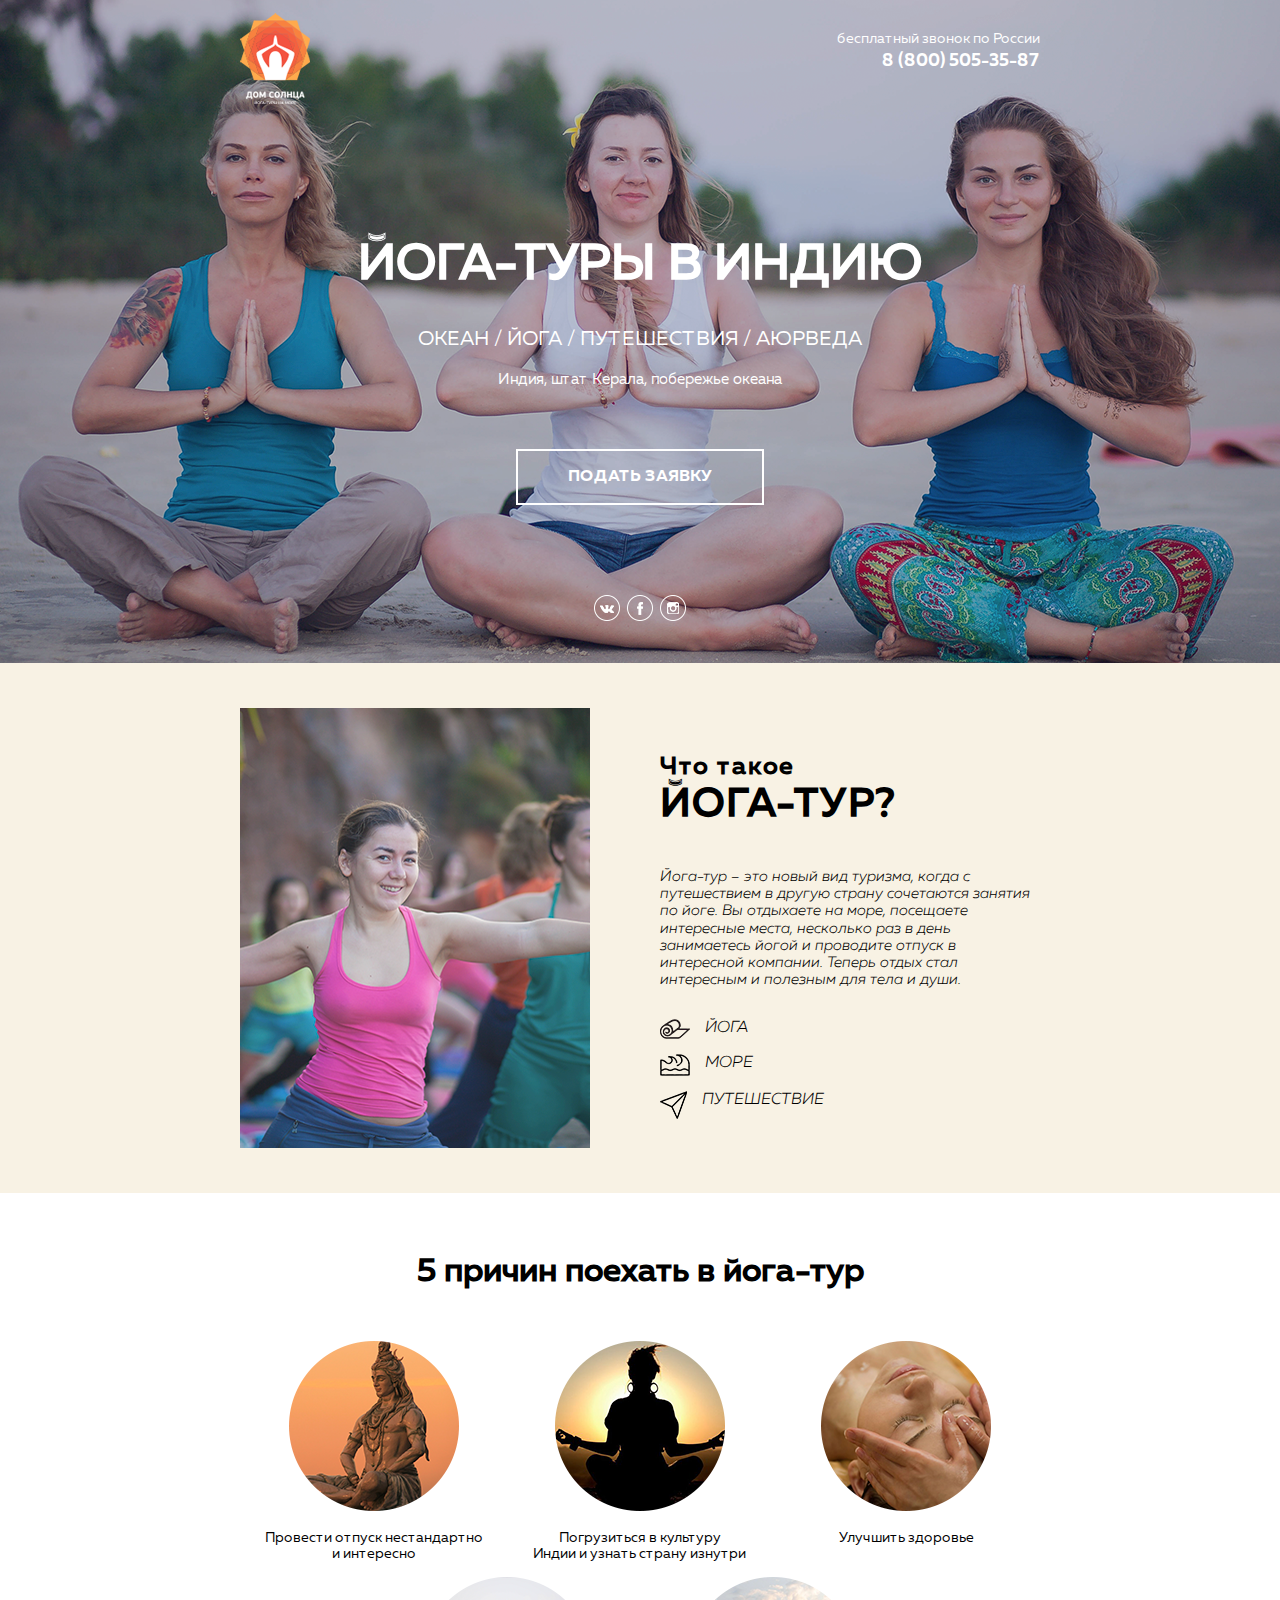
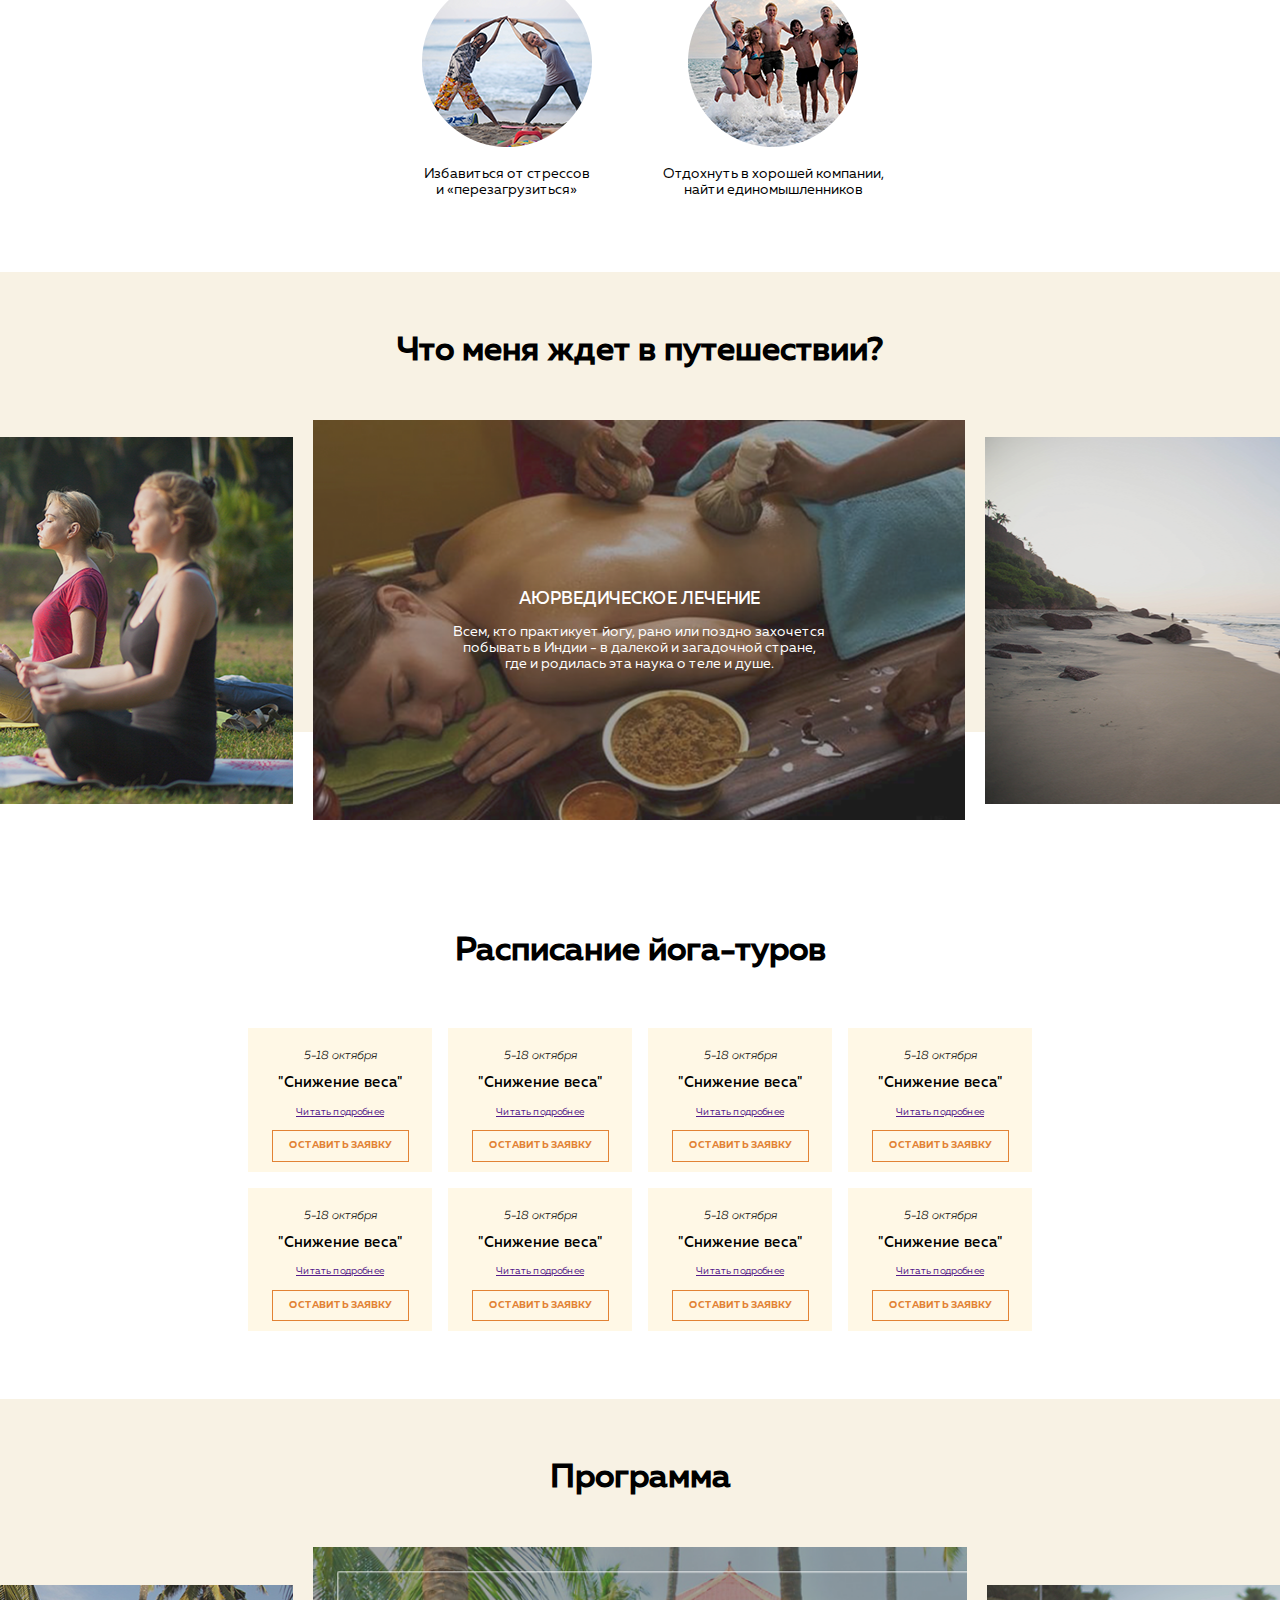
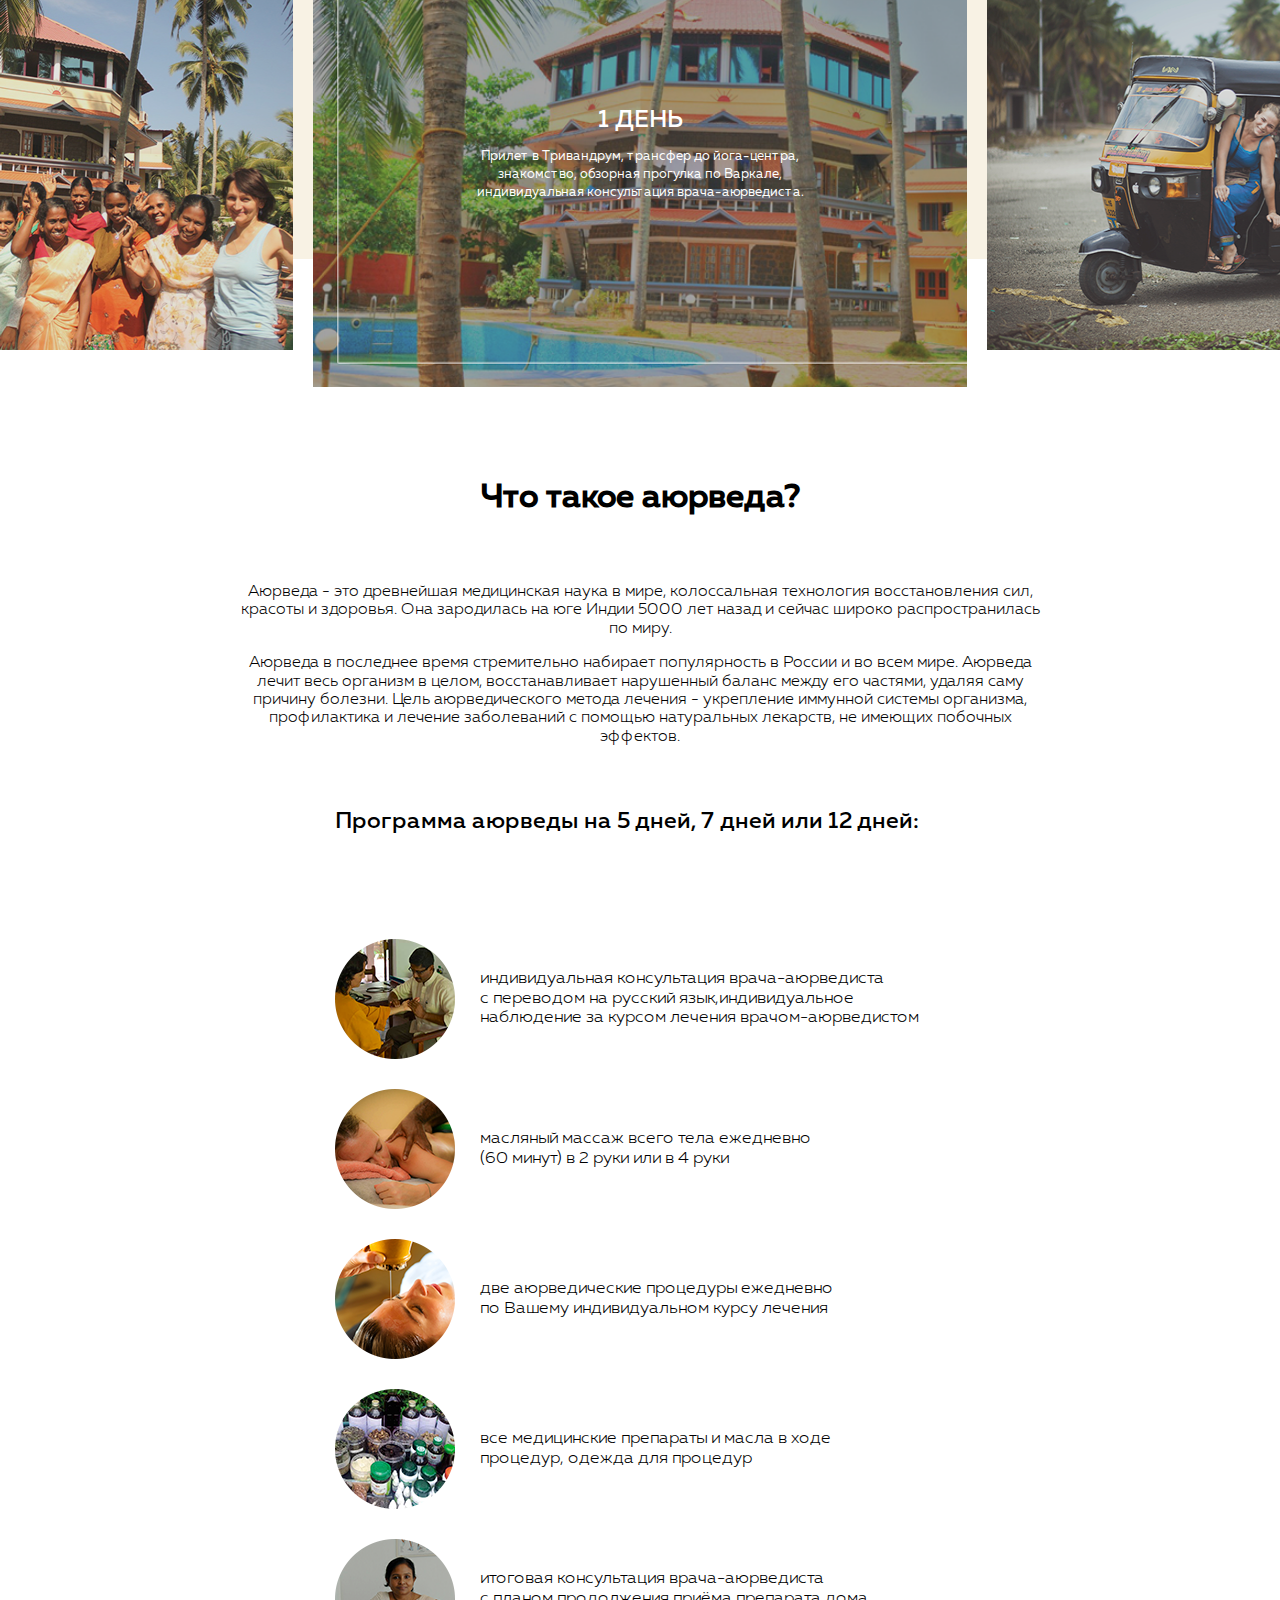
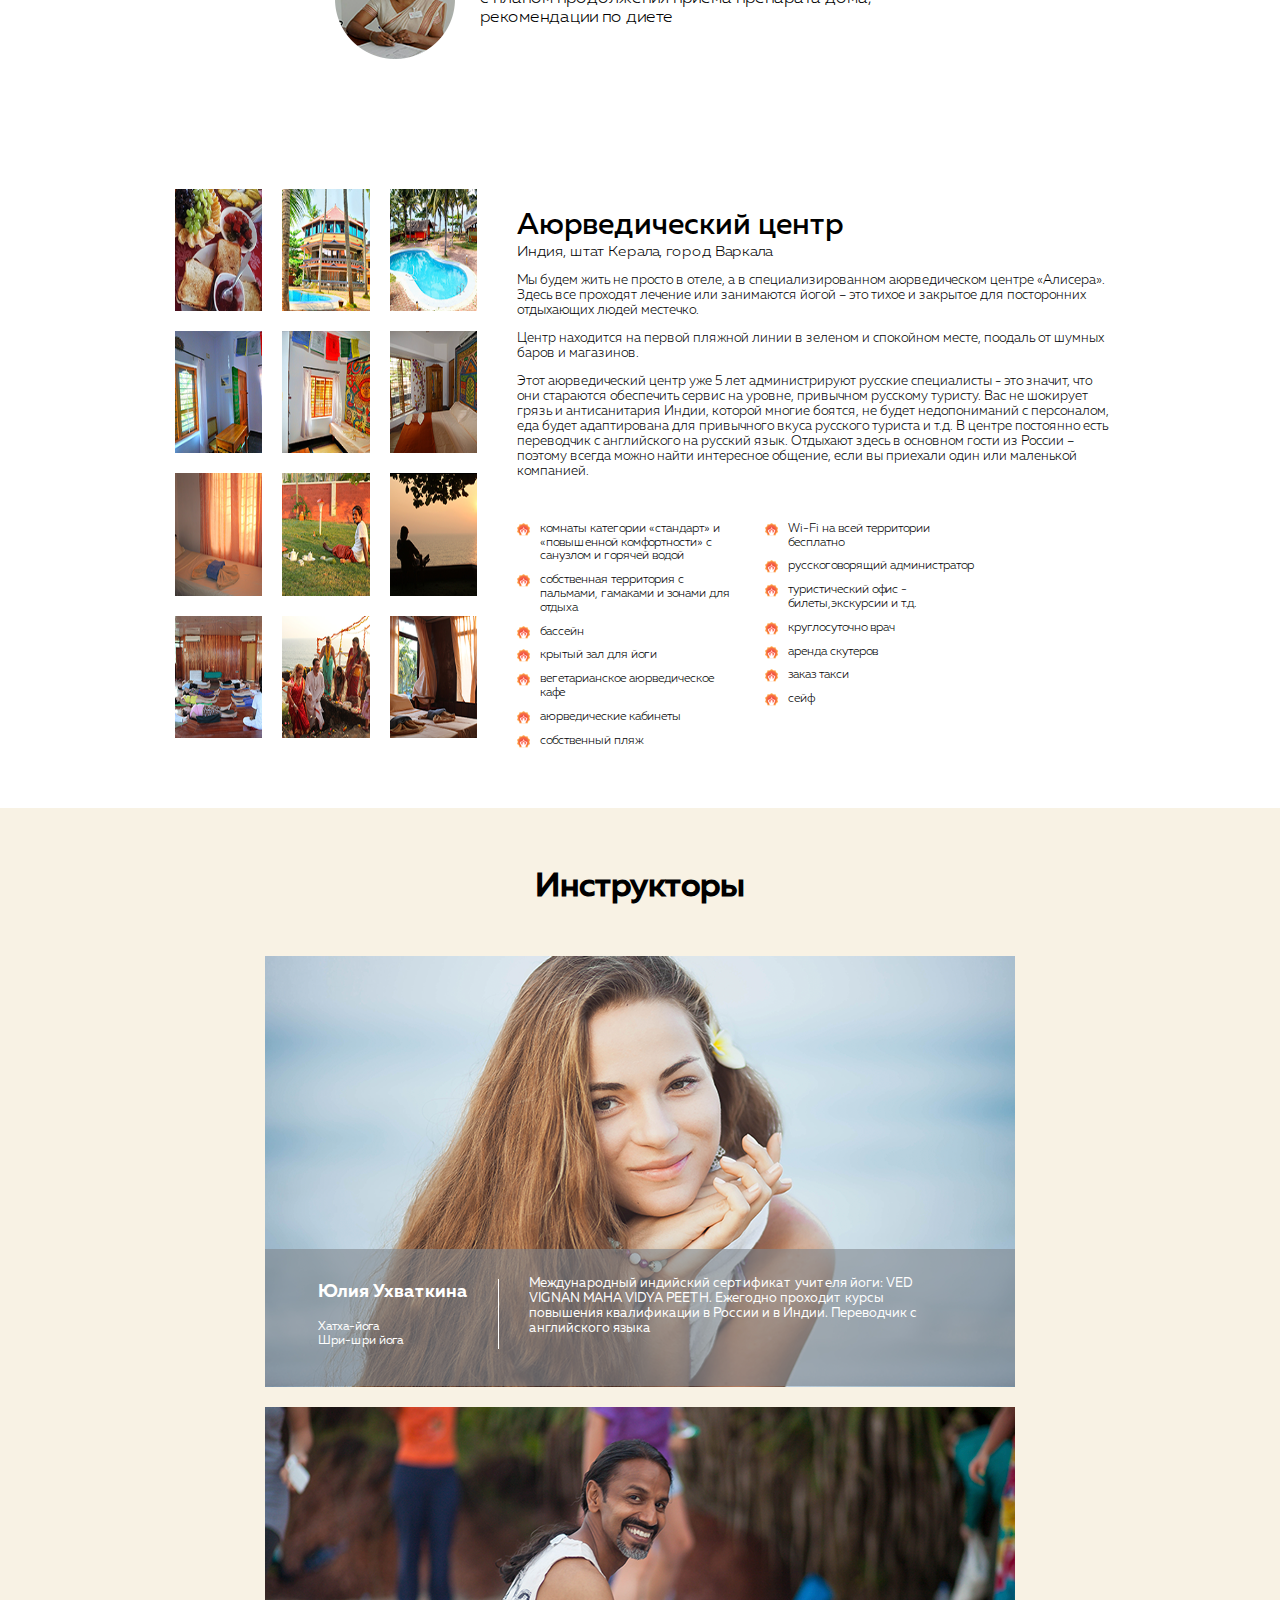
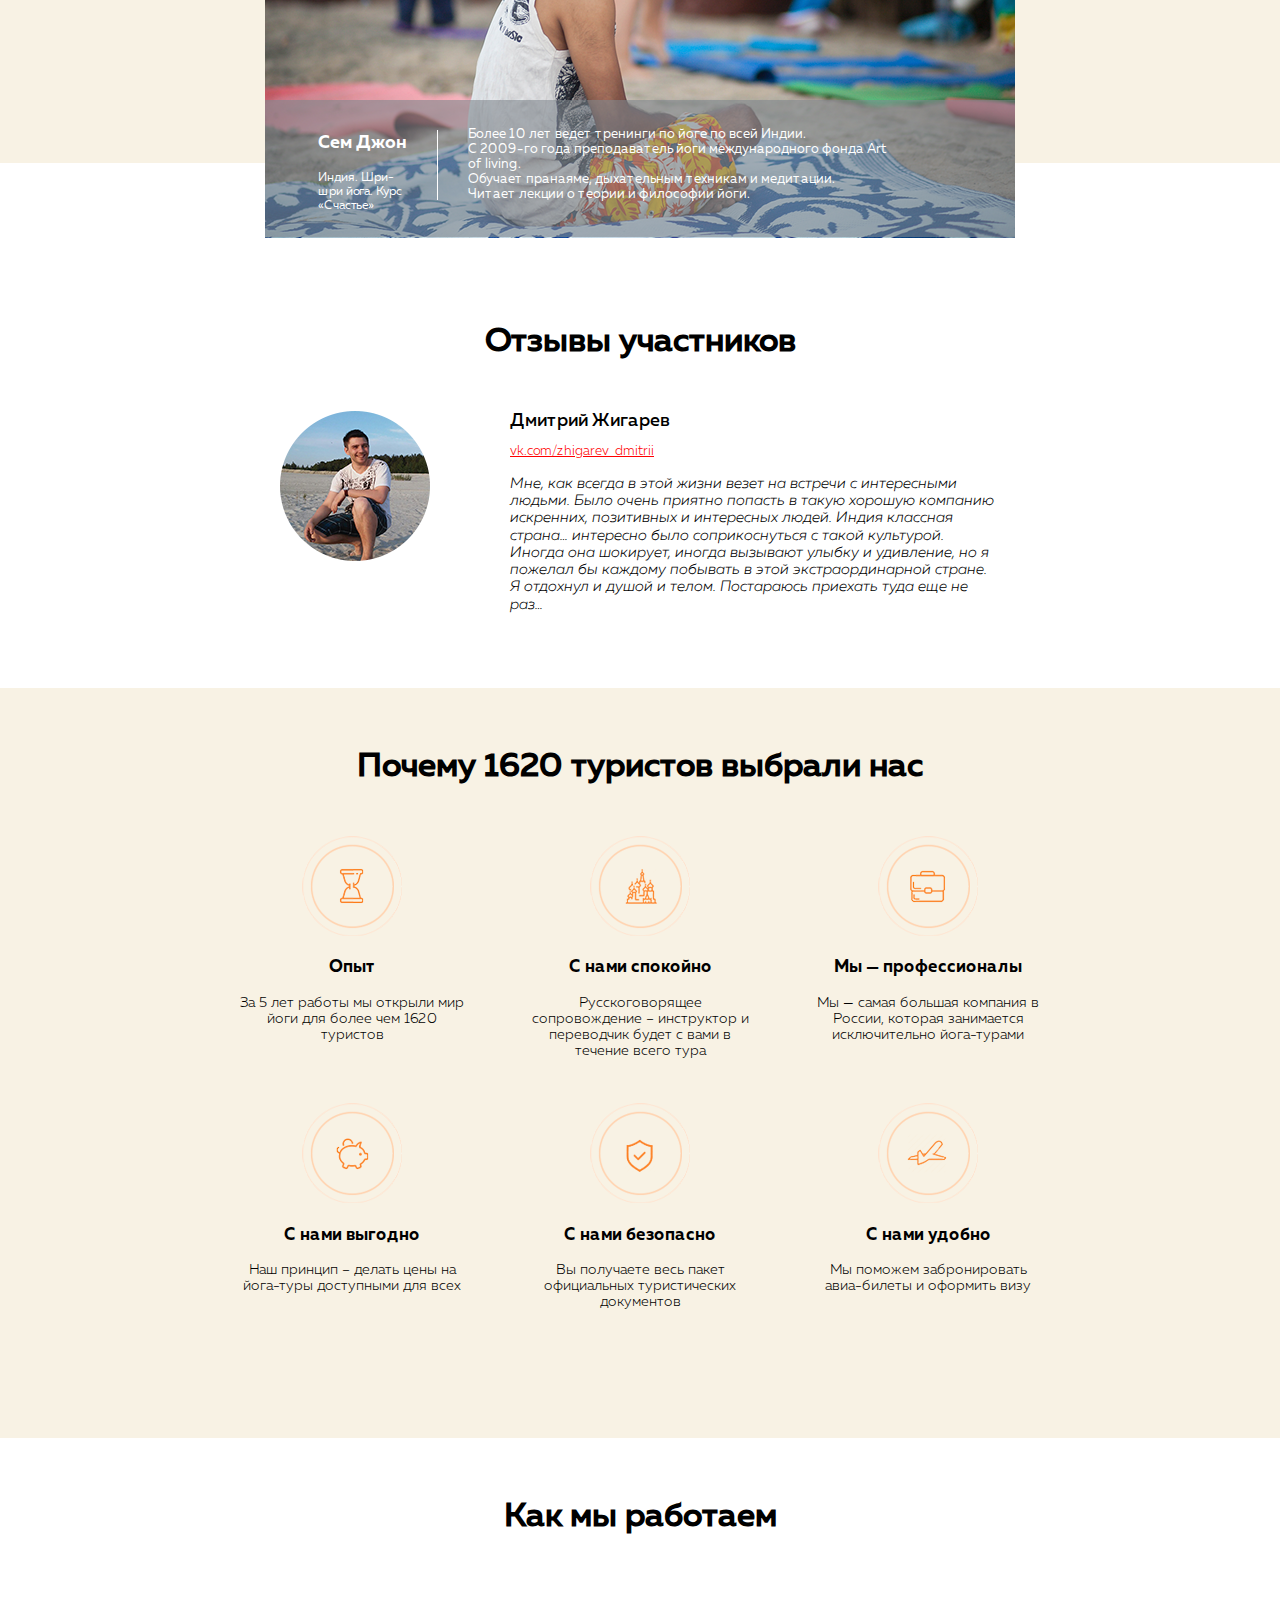
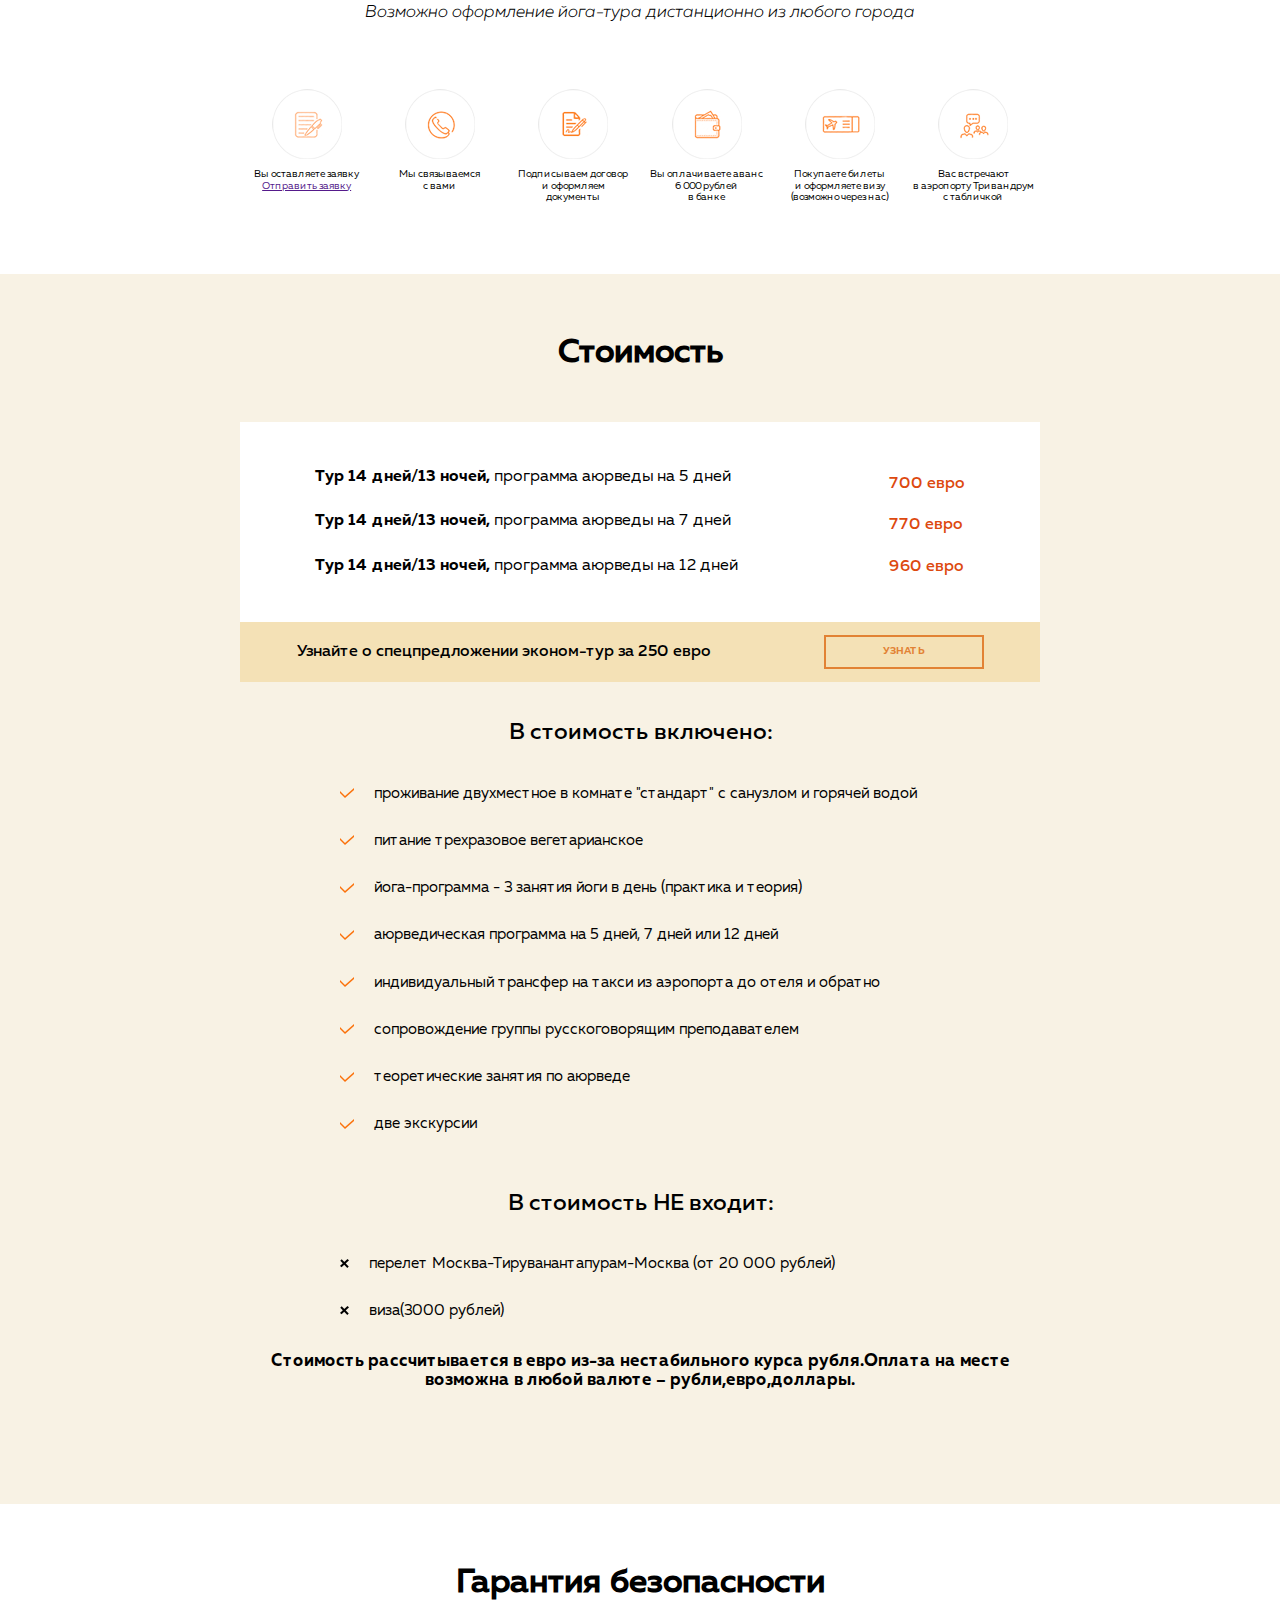
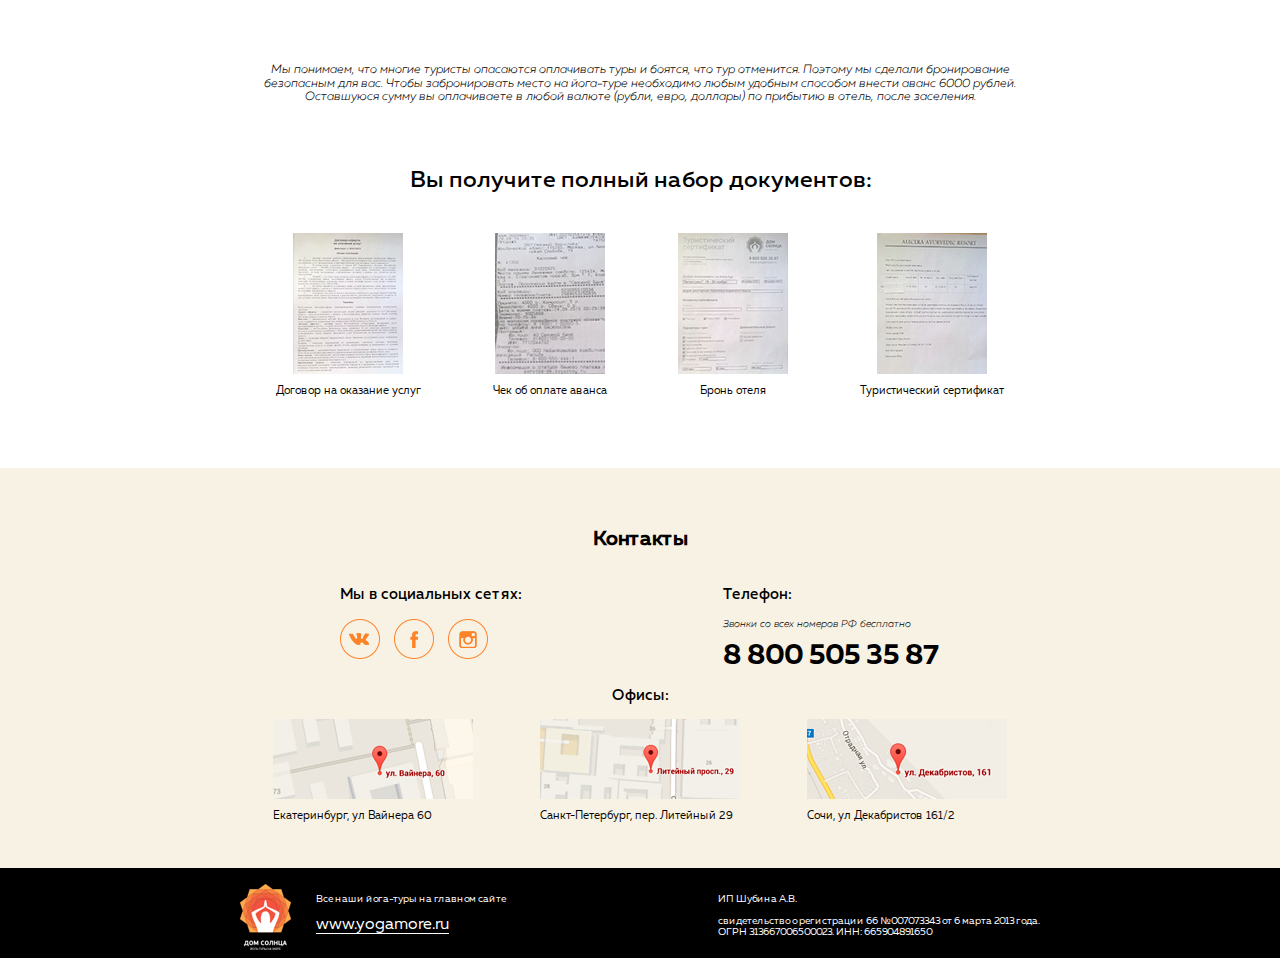
==== commit 47e461c2: "оформление ссылок" ====
--- a/index.html
+++ b/index.html
@@ -15,7 +15,7 @@
     <div class="navbar">
       <div class="container">
         <div class="navbar-wrap">
-          <div class="navbar__logo"></div>
+          <a href="" class="navbar__logo"></a>
           <div class="navbar__mobile">
             <span class="navbar__free-call">бесплатный звонок по России</span>
             <a class="navbar__phone" href="tel:+8(800)5053587">8 (800) 505-35-87</a>
@@ -457,27 +457,30 @@
         <p class="work__design">Возможно оформление йога-тура дистанционно из любого города</p>
         <div class="work-block">
           <div class="work__item">
-            <img src="img/work/work-1.png" alt="оставляете заявку" class="work__img">
+            <a href=""><img src="img/work/work-1.png" alt="оставляете заявку" class="work__img"></a>
             <p class="work__text">Вы оставляете заявку<br><a href="" class="work__link">Отправить заявку</a></p>
           </div>
           <div class="work__item">
-            <img src="img/work/work-2.png" alt="связываемся с вами" class="work__img">
+            <a href=""><img src="img/work/work-2.png" alt="связываемся с вами" class="work__img"></a>
             <p class="work__text">Мы связываемся<br> с вами</p>
           </div>
           <div class="work__item">
-            <img src="img/work/work-3.png" alt="Подписываем договор  и оформляем  документы" class="work__img">
+            <a href=""><img src="img/work/work-3.png" alt="Подписываем договор  и оформляем  документы"
+                class="work__img"></a>
             <p class="work__text">Подписываем договор<br> и оформляем<br> документы</p>
           </div>
           <div class="work__item">
-            <img src="img/work/work-4.png" alt="оплачиваете аванс 6 000 рублей в банке" class="work__img">
+            <a href=""><img src="img/work/work-4.png" alt="оплачиваете аванс 6 000 рублей в банке"
+                class="work__img"></a>
             <p class="work__text">Вы оплачиваете аванс<br> 6 000 рублей<br> в банке</p>
           </div>
           <div class="work__item">
-            <img src="img/work/work-5.png" alt="Покупаете билеты и оформляете визу" class="work__img">
+            <a href=""><img src="img/work/work-5.png" alt="Покупаете билеты и оформляете визу" class="work__img"></a>
             <p class="work__text">Покупаете билеты<br> и оформляете визу<br> (возможно через нас)</p>
           </div>
           <div class="work__item">
-            <img src="img/work/work-6.png" alt="встречают в аэропорту Тривандрум с табличкой" class="work__img">
+            <a href=""><img src="img/work/work-6.png" alt="встречают в аэропорту Тривандрум с табличкой"
+                class="work__img"></a>
             <p class="work__text">Вас встречают<br> в аэропорту Тривандрум<br> с табличкой</p>
           </div>
         </div>
@@ -598,9 +601,9 @@
           <div>
             <p class="contacts__text">Мы в социальных сетях:</p>
             <div class="contacts__network">
-              <div class="contacts__vk"></div>
-              <div class="contacts__fs"></div>
-              <div class="contacts__inst"></div>
+              <a href="#" class="contacts__vk"></a>
+              <a href="#" class="contacts__fs"></a>
+              <a href="#" class="contacts__inst"></a>
             </div>
           </div>
           <div>
--- a/css/style.css
+++ b/css/style.css
@@ -12,6 +12,20 @@
   .container {
     max-width: 100%;
     padding: 0 30px;
+  }
+}
+
+@media (max-width: 480px) {
+  .container {
+    max-width: 100%;
+    padding: 0 40px;
+  }
+}
+
+@media (max-width: 320px) {
+  .container {
+    max-width: 100%;
+    padding: 0 40px;
   }
 }
 
@@ -55,6 +69,7 @@
   padding: 0;
   font-family: 'Muller Light', sans-serif;
   color: #000;
+  overflow-x: hidden;
 }
 
 h2, h3 {
@@ -91,6 +106,11 @@
   cursor: pointer;
 }
 
+.button-o:hover {
+  background-color: #ff8040;
+  border: 1px solid #ff8040;
+}
+
 .bg-secondary {
   background: #f8f2e4;
   height: 530px;
@@ -137,13 +157,35 @@
   height: 400px;
 }
 
+@media (min-width: 321px) and (max-width: 479px) {
+  .button-o {
+    padding: 15px 20px;
+    font-size: 10px;
+    border: 1px solid #fff;
+  }
+}
+
+@media (max-width: 480px) {
+  .button-o {
+    font-size: 12px;
+    padding: 15px 35px;
+  }
+}
+
 @media (max-width: 320px) {
   .section {
     padding: 40px 0;
   }
   .button-o {
     padding: 15px 20px;
-    font-size: 14px;
+    font-size: 10px;
+    border: 1px solid #fff;
+  }
+}
+
+@media (min-width: 481px) and (max-width: 735px) {
+  .bg-secondary {
+    height: 950px;
   }
 }
 
@@ -165,16 +207,22 @@
   }
 }
 
+@media (min-width: 481px) and (max-width: 735px) {
+  .section-title {
+    font-size: 24px;
+  }
+}
+
 @media (max-width: 480px) {
   .section-title {
-    font-size: 26px;
+    font-size: 25px;
     padding-bottom: 50px;
   }
 }
 
 @media (max-width: 320px) {
   .section-title {
-    font-size: 19px;
+    font-size: 13px;
   }
 }
 
@@ -217,6 +265,12 @@
   }
 }
 
+@media (min-width: 481px) and (max-width: 735px) {
+  .bg-instructors {
+    height: 600px;
+  }
+}
+
 @media (max-width: 480px) {
   .bg-instructors {
     height: 700px;
@@ -229,6 +283,12 @@
   }
 }
 
+@media (min-width: 321px) and (max-width: 479px) {
+  .bg-instructors {
+    height: 500px;
+  }
+}
+
 @media (max-width: 320px) {
   .icon-block {
     max-width: 170px;
@@ -236,6 +296,12 @@
   }
 }
 
+@media (min-width: 481px) and (max-width: 735px) {
+  .bg-features {
+    height: 970px;
+  }
+}
+
 @media (max-width: 480px) {
   .bg-features {
     height: 950px;
@@ -249,8 +315,17 @@
   .bg-features {
     height: 1570px;
   }
-  .section-title {
-    font-size: 15px;
+}
+
+@media (min-width: 321px) and (max-width: 479px) {
+  .bg-features {
+    height: 1550px;
+  }
+}
+
+@media (min-width: 481px) and (max-width: 735px) {
+  .bg-cost {
+    height: 1070px;
   }
 }
 
@@ -266,6 +341,12 @@
   }
 }
 
+@media (min-width: 481px) and (max-width: 735px) {
+  .bg-contacts {
+    height: 500px;
+  }
+}
+
 @media (max-width: 480px) {
   .bg-contacts {
     height: 500px;
@@ -275,6 +356,12 @@
 @media (max-width: 320px) {
   .bg-contacts {
     height: 720px;
+  }
+}
+
+@media (min-width: 321px) and (max-width: 479px) {
+  .bg-contacts {
+    height: 740px;
   }
 }
 
@@ -282,6 +369,7 @@
   background: url(../img/header/bg_yoga.png) no-repeat;
   height: 663px;
   background-position: center;
+  background-size: cover;
   color: #fff;
 }
 
@@ -335,6 +423,10 @@
   color: #fff;
 }
 
+.navbar__phone:hover {
+  color: #ff8000;
+}
+
 .navbar__title {
   font-size: 50px;
   font-family: 'Muller Medium', sans-serif;
@@ -372,9 +464,42 @@
   margin-left: 7px;
 }
 
+@media (min-width: 481px) and (max-width: 735px) {
+  .navbar__title {
+    font-size: 35px;
+  }
+  .navbar__subtitle {
+    font-size: 18px;
+  }
+  .navbar-box {
+    padding-top: 50px;
+  }
+}
+
 @media (max-width: 480px) {
   .navbar__title {
-    font-size: 35px;
+    font-size: 32px;
+  }
+  .navbar__subtitle {
+    font-size: 15px;
+  }
+  .navbar-box {
+    padding-top: 50px;
+  }
+}
+
+@media (min-width: 321px) and (max-width: 479px) {
+  .navbar__mobile {
+    display: none;
+  }
+  .navbar__title {
+    font-size: 20px;
+  }
+  .navbar__subtitle {
+    font-size: 10px;
+  }
+  .navbar__subtitle2 {
+    font-size: 10px;
   }
 }
 
@@ -386,10 +511,13 @@
     display: none;
   }
   .navbar__title {
-    font-size: 22px;
+    font-size: 20px;
   }
   .navbar__subtitle {
-    font-size: 15px;
+    font-size: 10px;
+  }
+  .navbar__subtitle2 {
+    font-size: 10px;
   }
 }
 
@@ -410,8 +538,8 @@
 }
 
 .yogatour__box {
-  max-width: 340px;
-  margin-top: 70px;
+  max-width: 380px;
+  margin-top: 90px;
 }
 
 .yogatour__title {
@@ -463,6 +591,34 @@
   font-size: 16px;
   font-family: 'Muller Light Italic', sans-serif;
   text-transform: uppercase;
+}
+
+@media (max-width: 768px) {
+  .yogatour__box {
+    max-width: 300px;
+    margin-top: 80px;
+  }
+}
+
+@media (min-width: 481px) and (max-width: 735px) {
+  .yogatour__block {
+    -webkit-box-orient: vertical;
+    -webkit-box-direction: normal;
+        -ms-flex-direction: column;
+            flex-direction: column;
+    max-width: 350px;
+    margin: auto;
+  }
+  .yogatour__title {
+    text-align: center;
+  }
+  .yogatour__box {
+    margin-top: 50px;
+  }
+  .yogatour__network {
+    width: 55%;
+    margin: auto;
+  }
 }
 
 @media (max-width: 480px) {
@@ -483,8 +639,26 @@
     text-align: center;
   }
   .yogatour__network {
-    width: 50%;
-    margin: auto;
+    width: 55%;
+    margin: auto;
+  }
+}
+
+@media (min-width: 321px) and (max-width: 479px) {
+  .yogatour__span {
+    font-size: 30px;
+  }
+  .yogatour__title, .yogatour__text {
+    text-align: center;
+  }
+  .yogatour__network {
+    width: 70%;
+    margin: auto;
+  }
+  .yogatour__img {
+    background: url(../img/yogatour/img_yoga_media.png) no-repeat;
+    width: 260px;
+    height: 327px;
   }
 }
 
@@ -498,7 +672,7 @@
     margin-top: 10px;
   }
   .yogatour__span {
-    font-size: 35px;
+    font-size: 30px;
   }
   .yogatour__title, .yogatour__text {
     text-align: center;
@@ -535,6 +709,14 @@
   font-family: 'Muller Regular', sans-serif;
 }
 
+@media (min-width: 481px) and (max-width: 735px) {
+  .triptour-block__item {
+    -ms-flex-preferred-size: 50%;
+        flex-basis: 50%;
+    padding-bottom: 20px;
+  }
+}
+
 @media (max-width: 480px) {
   .triptour-block {
     -ms-flex-pack: distribute;
@@ -548,6 +730,15 @@
 }
 
 @media (max-width: 320px) {
+  .triptour-block {
+    -webkit-box-orient: vertical;
+    -webkit-box-direction: normal;
+        -ms-flex-direction: column;
+            flex-direction: column;
+  }
+}
+
+@media (min-width: 321px) and (max-width: 479px) {
   .triptour-block {
     -webkit-box-orient: vertical;
     -webkit-box-direction: normal;
@@ -579,7 +770,6 @@
   color: #fff;
   width: 780px;
   height: 400px;
-  position: relative;
   margin: 0 20px;
 }
 
@@ -590,9 +780,8 @@
 }
 
 .travel__box {
-  position: absolute;
-  top: 40%;
-  left: 26%;
+  text-align: center;
+  padding-top: 170px;
 }
 
 .travel__ayurveda {
@@ -600,13 +789,11 @@
   font-family: 'Muller Medium', sans-serif;
   text-align: center;
   text-transform: uppercase;
-  margin: 0 50px;
 }
 
 .travel__text {
   font-size: 14px;
   font-family: 'Muller Regular', sans-serif;
-  text-align: center;
 }
 
 @media (max-width: 768px) {
@@ -616,7 +803,7 @@
   }
   .travel__yoga {
     background: url(../img/travel/yogamedia.png) no-repeat;
-    width: 650px;
+    width: 70%;
     height: 367px;
   }
   .travel__therapy {
@@ -627,8 +814,18 @@
   }
   .travel__more {
     background: url(../img/travel/moremedia.png) no-repeat;
-    width: 650px;
+    width: 70%;
     height: 367px;
+  }
+}
+
+@media (min-width: 481px) and (max-width: 735px) {
+  .travel-block {
+    width: 90%;
+    margin: auto;
+  }
+  .travel__yoga {
+    background-position: center;
   }
 }
 
@@ -638,7 +835,7 @@
   }
   .travel__yoga {
     background: url(../img/travel/yogamedia480.png) no-repeat;
-    width: 400px;
+    width: 65%;
     height: 226px;
   }
   .travel__therapy {
@@ -649,8 +846,29 @@
   }
   .travel__more {
     background: url(../img/travel/moremedia480.png) no-repeat;
-    width: 400px;
+    width: 65%;
     height: 226px;
+  }
+}
+
+@media (min-width: 321px) and (max-width: 336px) {
+  .travel__yoga, .travel__more {
+    width: 90%;
+    background-position: center;
+  }
+}
+
+@media (min-width: 337px) and (max-width: 479px) {
+  .travel__yoga, .travel__more {
+    width: 68%;
+    background-position: center;
+  }
+}
+
+@media (max-width: 320px) {
+  .travel__yoga, .travel__more {
+    width: 90%;
+    background-position: center;
   }
 }
 
@@ -698,8 +916,11 @@
   padding-top: 15px;
 }
 
+.schedule__link:hover {
+  color: #ff8000;
+}
+
 .schedule__btn {
-  display: block;
   border: 1px solid #e28234;
   font-size: 10px;
   font-family: 'Muller Bold', sans-serif;
@@ -707,12 +928,26 @@
   text-transform: uppercase;
   padding: 9px 16px;
   margin: 10px auto;
+  background-color: transparent;
   cursor: pointer;
 }
 
 .schedule__btn:hover {
   background-color: #e28234;
   color: #fff;
+}
+
+@media (min-width: 481px) and (max-width: 735px) {
+  .schedule__item {
+    -ms-flex-preferred-size: 30%;
+        flex-basis: 30%;
+  }
+  .schedule__reduction {
+    font-size: 13px;
+  }
+  .schedule__btn {
+    font-size: 8px;
+  }
 }
 
 @media (max-width: 480px) {
@@ -726,6 +961,16 @@
   .schedule__item {
     -ms-flex-preferred-size: 70%;
         flex-basis: 70%;
+  }
+}
+
+@media (min-width: 321px) and (max-width: 479px) {
+  .schedule__reduction {
+    font-size: 11px;
+  }
+  .schedule__btn {
+    font-size: 8px;
+    padding: 7px;
   }
 }
 
@@ -752,7 +997,6 @@
   color: #fff;
   width: 780px;
   height: 440px;
-  position: relative;
   margin: 0 20px;
 }
 
@@ -763,15 +1007,13 @@
 }
 
 .program__box {
-  position: absolute;
-  top: 40%;
-  left: 30%;
+  text-align: center;
+  padding-top: 160px;
 }
 
 .program__day {
   font-size: 24px;
   font-family: 'Muller Medium', sans-serif;
-  text-align: center;
   text-transform: uppercase;
   margin: 0 100px;
 }
@@ -779,7 +1021,6 @@
 .program__text {
   font-size: 13px;
   font-family: 'Muller Regular', sans-serif;
-  text-align: center;
   line-height: 18px;
 }
 
@@ -790,8 +1031,9 @@
   }
   .program__boxing {
     background: url(../img/program/boxingmedia.png) no-repeat;
-    width: 650px;
+    width: 70%;
     height: 367px;
+    background-position: center;
   }
   .program__second {
     background: url(../img/program/secondmedia.png) no-repeat;
@@ -801,8 +1043,18 @@
   }
   .program__third {
     background: url(../img/program/thirdmedia.png) no-repeat;
-    width: 650px;
+    width: 70%;
     height: 367px;
+  }
+}
+
+@media (min-width: 481px) and (max-width: 740px) {
+  .program__boxing, .program__third {
+    width: 70%;
+    background-position: center;
+  }
+  .program__second {
+    background-position: center;
   }
 }
 
@@ -812,26 +1064,41 @@
   }
   .program__boxing {
     background: url(../img/program/boxingmedia480.png) no-repeat;
-    width: 400px;
+    width: 65%;
     height: 226px;
+    background-position: center;
   }
   .program__second {
     background: url(../img/program/secondmedia480.png) no-repeat;
     width: 400px;
     height: 226px;
     margin: 20px;
+    background-position: center;
   }
   .program__third {
     background: url(../img/program/thirdmedia480.png) no-repeat;
-    width: 400px;
+    width: 65%;
     height: 226px;
+  }
+}
+
+@media (min-width: 321px) and (max-width: 336px) {
+  .program__boxing, .program__third {
+    width: 90%;
+    background-position: center;
+  }
+}
+
+@media (min-width: 337px) and (max-width: 479px) {
+  .program__boxing, .program__third {
+    width: 68%;
+    background-position: center;
   }
 }
 
 @media (max-width: 320px) {
   .program__boxing, .program__third {
-    background-position: center;
-    margin: 0 20px;
+    width: 95%;
   }
   .program__second {
     background-position: center;
@@ -945,21 +1212,67 @@
 }
 
 @media (max-width: 768px) {
+  .ayurveda-item {
+    -webkit-box-orient: vertical;
+    -webkit-box-direction: normal;
+        -ms-flex-direction: column;
+            flex-direction: column;
+  }
+  .ayurveda__image {
+    -ms-flex-wrap: wrap;
+        flex-wrap: wrap;
+    margin: auto;
+  }
   .ayurveda__img {
-    width: 50%;
+    width: 33%;
+  }
+  .ayurveda__text3 {
+    margin: auto;
+    padding: 25px;
+    max-width: 720px;
+  }
+  .ayurveda__text4 {
+    -webkit-box-pack: center;
+        -ms-flex-pack: center;
+            justify-content: center;
+  }
+}
+
+@media (min-width: 481px) and (max-width: 735px) {
+  .ayurveda__program {
+    font-size: 16px;
+    text-align: center;
+  }
+  .ayurveda__image {
+    max-width: 400px;
+    margin: auto;
+  }
+  .ayurveda__img {
+    width: 33.3%;
+  }
+  .ayurveda__text3 {
+    margin: auto;
+    max-width: 440px;
   }
 }
 
 @media (max-width: 480px) {
   .ayurveda__program {
     font-size: 16px;
+    text-align: center;
   }
   .ayurveda__image {
-    max-width: 400px;
-    margin: auto;
+    max-width: 350px;
+    margin: auto;
+  }
+  .ayurveda__img {
+    width: 50%;
+  }
+  .ayurveda__centr {
+    font-size: 28px;
   }
   .ayurveda__text3 {
-    max-width: 380px;
+    max-width: 340px;
     margin: auto;
     padding-left: 0;
   }
@@ -976,8 +1289,21 @@
     font-size: 14px;
     text-align: center;
   }
+  .ayurveda__image {
+    -webkit-box-orient: vertical;
+    -webkit-box-direction: normal;
+        -ms-flex-direction: column;
+            flex-direction: column;
+    width: 100%;
+    -webkit-box-align: center;
+        -ms-flex-align: center;
+            align-items: center;
+  }
+  .ayurveda__img {
+    width: 65%;
+  }
   .ayurveda__text {
-    text-align: center;
+    font-size: 10px;
   }
   .ayurveda__text1, .ayurveda__text2 {
     font-size: 13px;
@@ -988,12 +1314,42 @@
   }
   .ayurveda__text3 {
     max-width: 250px;
+    padding-left: 27px;
   }
   .ayurveda__centr {
-    font-size: 22px;
+    font-size: 14px;
   }
   .ayurveda__india {
+    font-size: 9px;
+  }
+}
+
+@media (min-width: 321px) and (max-width: 479px) {
+  .ayurveda__box {
+    -webkit-box-orient: vertical;
+    -webkit-box-direction: normal;
+        -ms-flex-direction: column;
+            flex-direction: column;
+  }
+  .ayurveda__advice {
     font-size: 14px;
+    text-align: center;
+  }
+  .ayurveda__text1, .ayurveda__text2 {
+    font-size: 13px;
+  }
+  .ayurveda__program {
+    font-size: 14px;
+    text-align: center;
+  }
+  .ayurveda__text3 {
+    max-width: 280px;
+  }
+  .ayurveda__centr {
+    font-size: 20px;
+  }
+  .ayurveda__india {
+    font-size: 13px;
   }
 }
 
@@ -1068,21 +1424,25 @@
 }
 
 @media (max-width: 768px) {
+  .instructors__image {
+    margin: auto;
+    width: 80%;
+  }
   .instructors__img1 {
     background: url(../img/instructors/instructors_img1media.png) no-repeat;
-    width: 650px;
+    width: 100%;
     height: 373px;
     margin: auto;
     margin-bottom: 20px;
   }
   .instructors__img2 {
     background: url(../img/instructors/instructors_img2media.png) no-repeat;
-    width: 650px;
+    width: 100%;
     height: 373px;
     margin: auto;
   }
   .instructors__block {
-    width: 650px;
+    width: 100%;
     height: 120px;
   }
   .instructors__name {
@@ -1093,7 +1453,51 @@
   }
 }
 
+@media (min-width: 481px) and (max-width: 735px) {
+  .instructors__image {
+    width: 100%;
+    margin: auto;
+  }
+  .instructors__img1 {
+    background: url(../img/instructors/instructors_img1media481.png) no-repeat;
+    width: 420px;
+    height: 241px;
+  }
+  .instructors__img2 {
+    background: url(../img/instructors/instructors_img2media481.png) no-repeat;
+    width: 420px;
+    height: 241px;
+  }
+  .instructors__block {
+    width: 420px;
+    height: 78px;
+  }
+  .instructors__box {
+    top: 64%;
+  }
+  .instructors__province {
+    font-size: 9px;
+  }
+  .instructors__name {
+    font-size: 12px;
+  }
+  .instructors__profession {
+    font-size: 8px;
+  }
+  .instructors__hr {
+    height: 60px;
+    margin-top: 20px;
+  }
+  .instructors__item {
+    padding-top: 13px;
+  }
+}
+
 @media (max-width: 480px) {
+  .instructors__image {
+    width: 100%;
+    margin: auto;
+  }
   .instructors__img1 {
     background: url(../img/instructors/instructors_img1media480.png) no-repeat;
     width: 400px;
@@ -1130,6 +1534,34 @@
 }
 
 @media (max-width: 320px) {
+  .instructors__img1 {
+    background: url(../img/instructors/instructors_img1media320.png) no-repeat;
+    width: 250px;
+    height: 144px;
+  }
+  .instructors__img2 {
+    background: url(../img/instructors/instructors_img2media320.png) no-repeat;
+    width: 250px;
+    height: 144px;
+  }
+  .instructors__block {
+    display: none;
+  }
+  .instructors__hr {
+    display: none;
+  }
+  .instructors__item {
+    padding: 0;
+  }
+  .instructors__name {
+    font-size: 11px;
+  }
+  .instructors__profession, .instructors__province {
+    font-size: 7px;
+  }
+}
+
+@media (min-width: 321px) and (max-width: 479px) {
   .instructors__img1 {
     background: url(../img/instructors/instructors_img1media320.png) no-repeat;
     width: 250px;
@@ -1191,6 +1623,10 @@
   color: #ff0000;
 }
 
+.reviews__email:hover {
+  color: #ff8040;
+}
+
 .reviews__text {
   font-size: 15px;
   font-family: 'Muller Light Italic', sans-serif;
@@ -1199,6 +1635,31 @@
 @media (max-width: 768px) {
   .reviews {
     margin-top: 30px;
+  }
+}
+
+@media (min-width: 481px) and (max-width: 735px) {
+  .reviews-block {
+    -webkit-box-orient: vertical;
+    -webkit-box-direction: normal;
+        -ms-flex-direction: column;
+            flex-direction: column;
+    max-width: 350px;
+    margin: auto;
+  }
+  .reviews__img {
+    margin: auto;
+  }
+  .reviews__name {
+    text-align: center;
+    margin-top: 20px;
+  }
+  .reviews__email {
+    text-align: center;
+  }
+  .reviews__text {
+    text-align: center;
+    font-size: 16px;
   }
 }
 
@@ -1266,6 +1727,13 @@
   font-family: 'Muller Light', sans-serif;
 }
 
+@media (min-width: 481px) and (max-width: 735px) {
+  .features-block__item {
+    -ms-flex-preferred-size: 45%;
+        flex-basis: 45%;
+  }
+}
+
 @media (max-width: 480px) {
   .features-block__item {
     -webkit-box-flex: 50%;
@@ -1278,6 +1746,15 @@
 }
 
 @media (max-width: 320px) {
+  .features-block {
+    -webkit-box-orient: vertical;
+    -webkit-box-direction: normal;
+        -ms-flex-direction: column;
+            flex-direction: column;
+  }
+}
+
+@media (min-width: 321px) and (max-width: 479px) {
   .features-block {
     -webkit-box-orient: vertical;
     -webkit-box-direction: normal;
@@ -1317,7 +1794,7 @@
   text-align: center;
 }
 
-.work__link {
+.work__link:hover {
   color: #ea7231;
 }
 
@@ -1331,18 +1808,33 @@
   }
 }
 
-@media (max-width: 480px) {
-  .work__design {
-    font-size: 12px;
-  }
+@media (min-width: 481px) and (max-width: 735px) {
   .work-block {
     -ms-flex-wrap: wrap;
         flex-wrap: wrap;
     max-width: 450px;
     margin: auto;
   }
+  .work__design {
+    font-size: 13px;
+  }
+}
+
+@media (max-width: 480px) {
+  .work__design {
+    font-size: 12px;
+  }
+  .work-block {
+    -ms-flex-wrap: wrap;
+        flex-wrap: wrap;
+    max-width: 450px;
+    margin: auto;
+  }
   .work__item {
     padding-bottom: 30px;
+    -webkit-box-flex: 45%;
+        -ms-flex: 45%;
+            flex: 45%;
   }
 }
 
@@ -1355,8 +1847,18 @@
   }
 }
 
+@media (min-width: 321px) and (max-width: 479px) {
+  .work-block {
+    -ms-flex-wrap: wrap;
+        flex-wrap: wrap;
+    -webkit-box-pack: justify;
+        -ms-flex-pack: justify;
+            justify-content: space-between;
+  }
+}
+
 .cost-wrap {
-  width: 700px;
+  width: 100%;
   height: 250px;
   background-color: #fff;
   position: relative;
@@ -1380,7 +1882,7 @@
 .cost__program {
   font-size: 16px;
   font-family: 'Muller Regular', sans-serif;
-  line-height: 30px;
+  padding-bottom: 10px;
 }
 
 .cost__euro {
@@ -1396,7 +1898,7 @@
 }
 
 .cost__block {
-  width: 700px;
+  width: 100%;
   height: 60px;
   background-color: #f4e1b6;
   position: absolute;
@@ -1427,6 +1929,13 @@
   font-family: 'Muller Bold', sans-serif;
   width: 20%;
   margin: 8px 0;
+  cursor: pointer;
+}
+
+.cost__btn:hover {
+  background-color: #ff8040;
+  color: #fff;
+  border: 1px solid #ff8000;
 }
 
 .cost__included {
@@ -1474,11 +1983,53 @@
   height: 9px;
 }
 
+@media (min-width: 481px) and (max-width: 735px) {
+  .cost-wrap {
+    width: 100%;
+    height: 200px;
+  }
+  .cost__section1 {
+    padding-top: 16px;
+  }
+  .cost__block {
+    width: 100%;
+    height: 50px;
+  }
+  .cost__box {
+    padding-top: 10px;
+  }
+  .cost__program, .cost__day {
+    font-size: 12px;
+  }
+  .cost__euro {
+    font-size: 14px;
+  }
+  .cost__text {
+    font-size: 12px;
+  }
+  .cost__btn {
+    font-size: 9px;
+  }
+  .cost__item1 {
+    font-size: 12px;
+    padding-left: 24px;
+  }
+  .cost__box2 {
+    max-width: 400px;
+  }
+  .cost__eurorate {
+    font-size: 14px;
+  }
+}
+
 @media (max-width: 480px) {
   .cost-wrap {
     width: 100%;
     height: 200px;
   }
+  .cost__section1 {
+    padding-top: 16px;
+  }
   .cost__block {
     width: 100%;
     height: 50px;
@@ -1514,8 +2065,12 @@
   .cost-wrap {
     height: 170px;
   }
+  .cost__section1 {
+    padding-top: 15px;
+  }
   .cost__program, .cost__day {
     font-size: 7px;
+    padding-bottom: 18px;
   }
   .cost__euro {
     font-size: 9px;
@@ -1541,8 +2096,43 @@
   }
 }
 
+@media (min-width: 321px) and (max-width: 479px) {
+  .cost-wrap {
+    width: 100%;
+    height: 170px;
+  }
+  .cost__section1 {
+    padding-top: 15px;
+  }
+  .cost__program, .cost__day {
+    font-size: 7px;
+    padding-bottom: 18px;
+  }
+  .cost__euro {
+    font-size: 9px;
+  }
+  .cost__block {
+    height: 40px;
+  }
+  .cost__text {
+    font-size: 7px;
+    padding-top: 5px;
+  }
+  .cost__btn {
+    font-size: 7px;
+    border: 1px solid #e28234;
+    margin: 10px 0;
+  }
+  .cost__included {
+    font-size: 20px;
+  }
+  .cost__check, .cost__delet {
+    display: none;
+  }
+}
+
 .document__text {
-  font-size: 13px;
+  font-size: 12px;
   font-family: 'Muller Light Italic', sans-serif;
   text-align: center;
 }
@@ -1598,6 +2188,24 @@
   margin: auto;
 }
 
+@media (min-width: 481px) and (max-width: 735px) {
+  .document__block {
+    -ms-flex-wrap: wrap;
+        flex-wrap: wrap;
+    max-width: 300px;
+    margin: auto;
+  }
+  .document__heading {
+    font-size: 18px;
+  }
+  .document__text {
+    font-size: 11px;
+  }
+  .document__text1 {
+    font-size: 9px;
+  }
+}
+
 @media (max-width: 480px) {
   .document__text {
     font-size: 11px;
@@ -1699,6 +2307,10 @@
   text-decoration: none;
 }
 
+.contacts__tel:hover {
+  color: #ff8040;
+}
+
 .contacts__block {
   display: -webkit-box;
   display: -ms-flexbox;
@@ -1730,6 +2342,19 @@
   font-family: 'Muller Regular', sans-serif;
 }
 
+@media (min-width: 481px) and (max-width: 735px) {
+  .contacts__block {
+    -ms-flex-wrap: wrap;
+        flex-wrap: wrap;
+  }
+  .contacts__tel {
+    font-size: 20px;
+  }
+  .contacts__text2 {
+    font-size: 8px;
+  }
+}
+
 @media (max-width: 480px) {
   .contacts__heading {
     font-size: 18px;
@@ -1749,6 +2374,32 @@
   }
   .contacts__text3 {
     padding-top: 30px;
+  }
+}
+
+@media (min-width: 321px) and (max-width: 479px) {
+  .contacts__box {
+    -webkit-box-orient: vertical;
+    -webkit-box-direction: normal;
+        -ms-flex-direction: column;
+            flex-direction: column;
+    -webkit-box-align: center;
+        -ms-flex-align: center;
+            align-items: center;
+  }
+  .contacts__text {
+    text-align: center;
+  }
+  .contacts__block2, .contacts__block3 {
+    margin-top: 22px;
+  }
+  .contacts__block {
+    -webkit-box-orient: vertical;
+    -webkit-box-direction: normal;
+        -ms-flex-direction: column;
+            flex-direction: column;
+    width: 70%;
+    margin: auto;
   }
 }
 
@@ -1807,13 +2458,18 @@
   border-bottom: 1px solid #fff;
 }
 
+.footer__email:hover {
+  color: #ff8040;
+  border-bottom: 1px solid #ff8040;
+}
+
 .footer__box {
   display: -webkit-box;
   display: -ms-flexbox;
   display: flex;
 }
 
-@media (max-width: 480px) {
+@media (min-width: 481px) and (max-width: 735px) {
   .footer {
     height: 160px;
   }
@@ -1830,8 +2486,24 @@
 }
 
 @media (max-width: 480px) {
+  .footer {
+    height: 160px;
+  }
+  .footer-wrap {
+    -ms-flex-wrap: wrap;
+        flex-wrap: wrap;
+    -webkit-box-pack: center;
+        -ms-flex-pack: center;
+            justify-content: center;
+  }
+  .footer__text {
+    text-align: center;
+  }
+}
+
+@media (max-width: 320px) {
   .footer__email {
-    font-size: 14px;
+    font-size: 13px;
   }
   .footer__text {
     font-size: 9px;
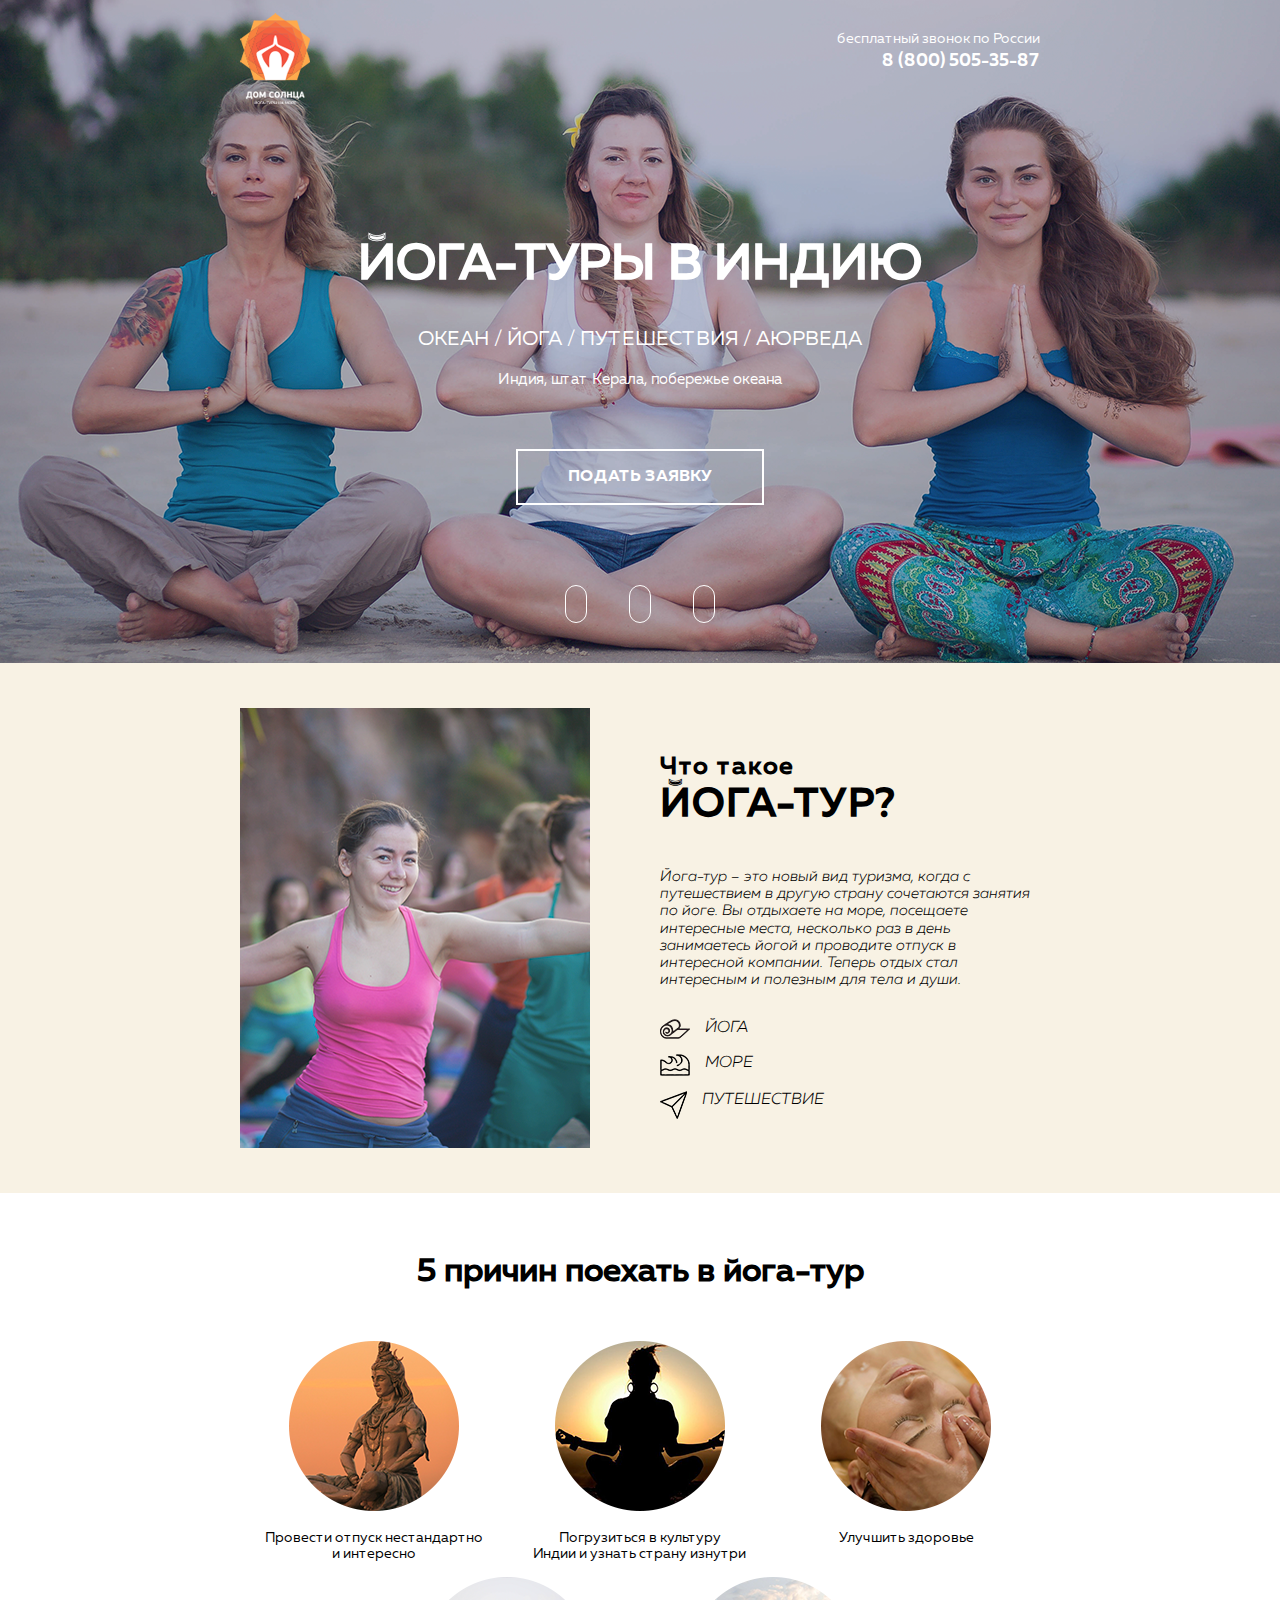
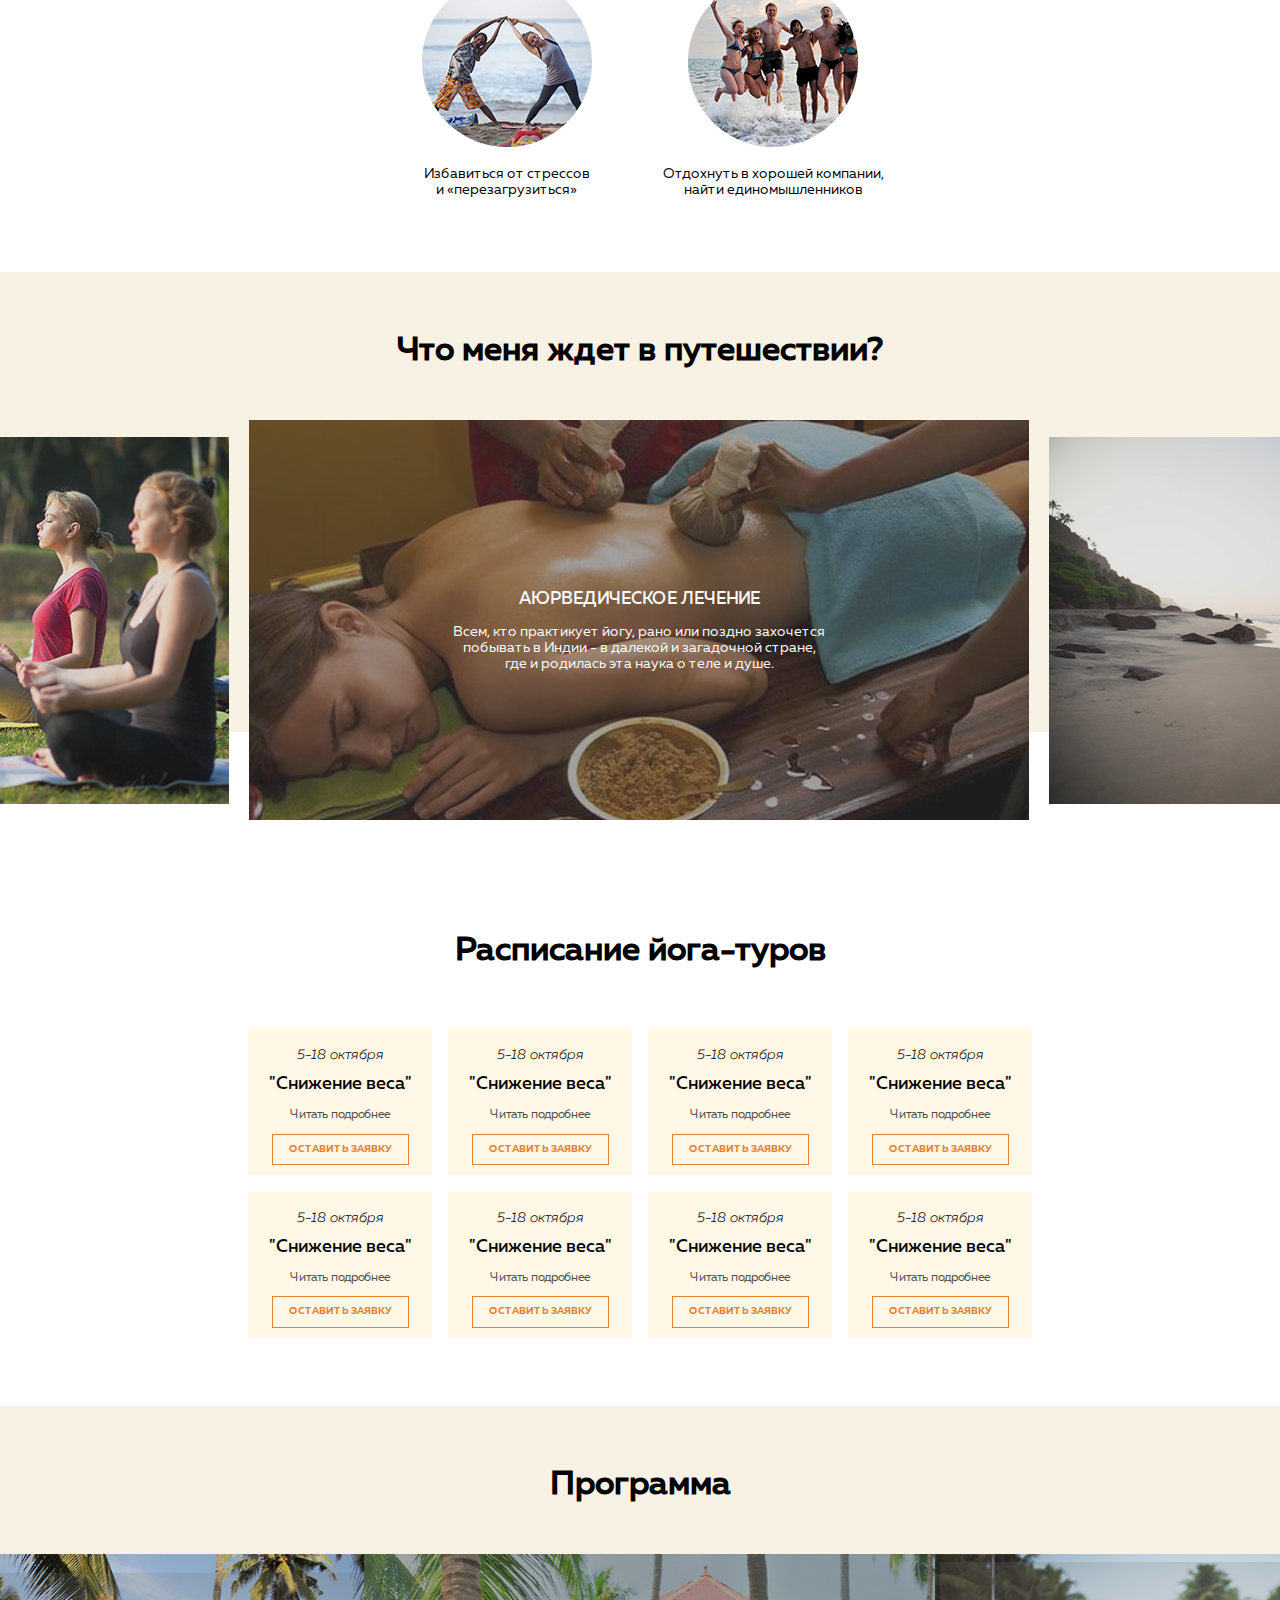
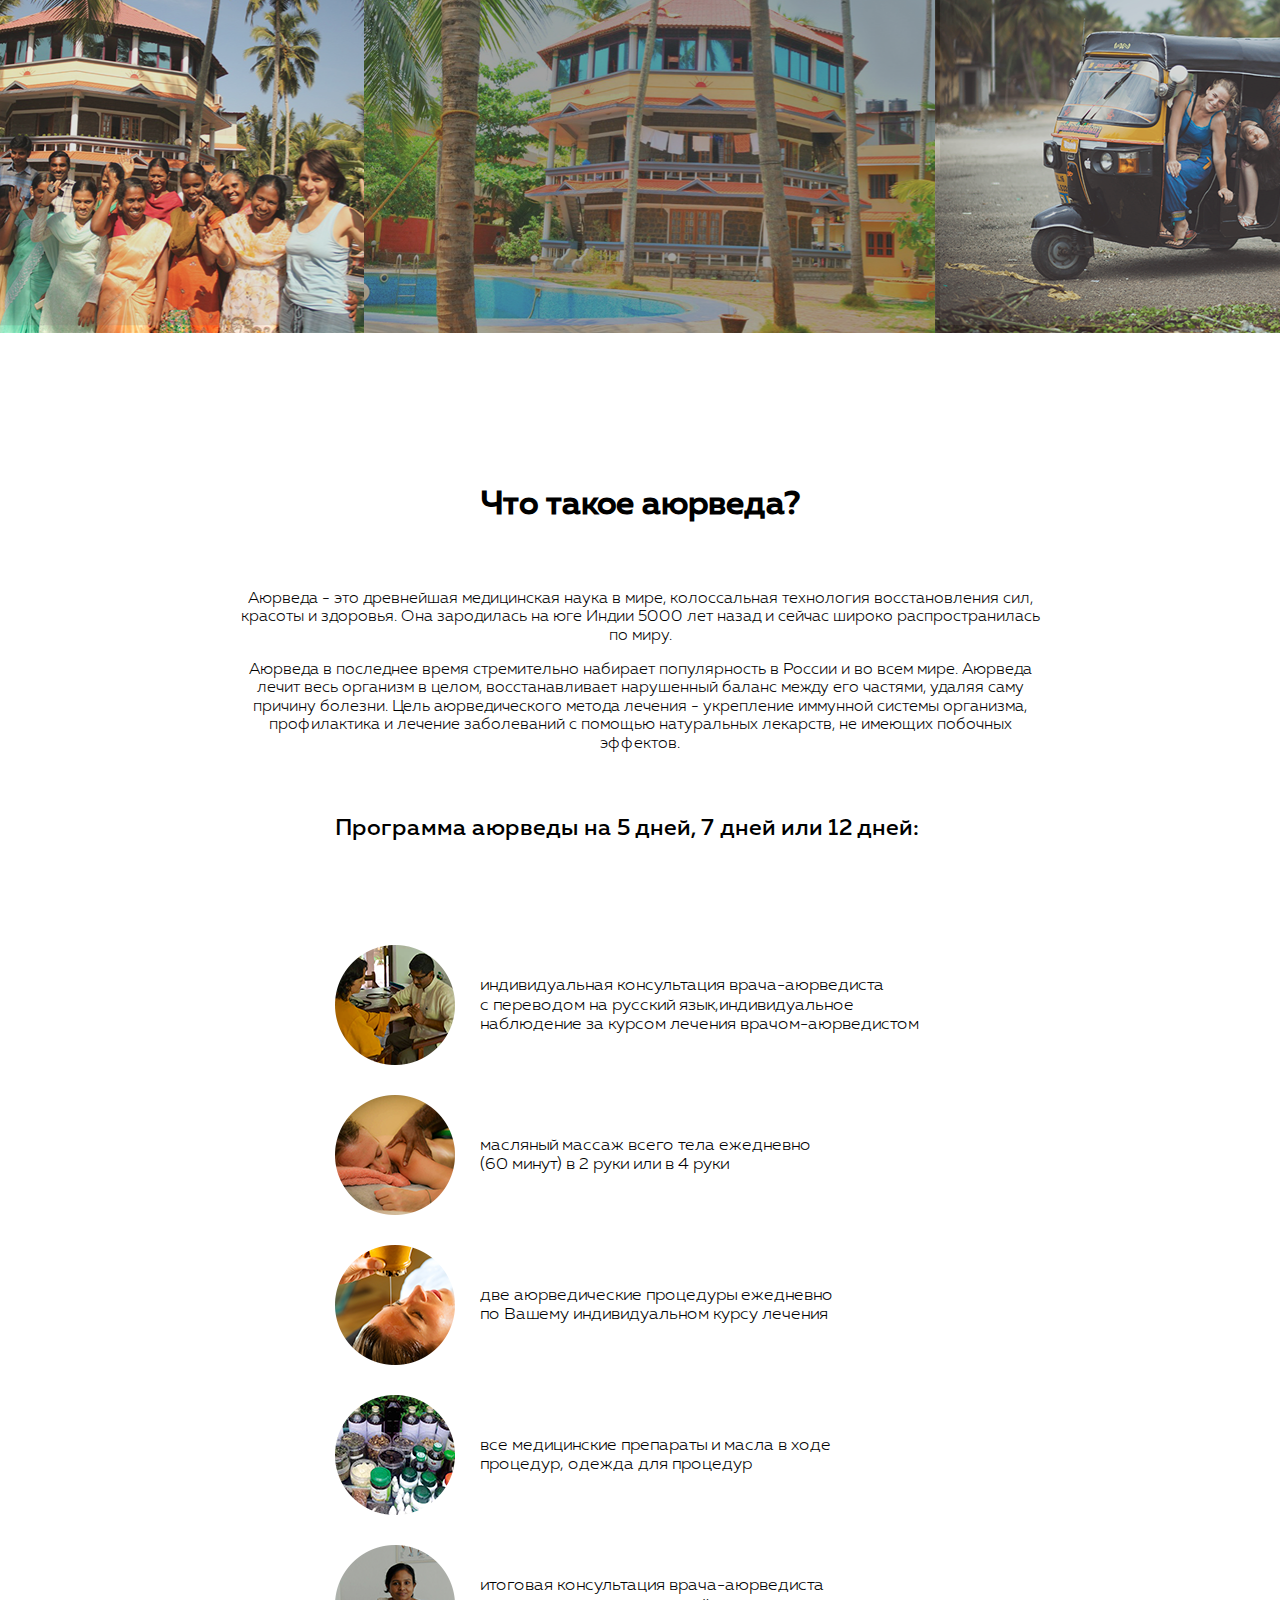
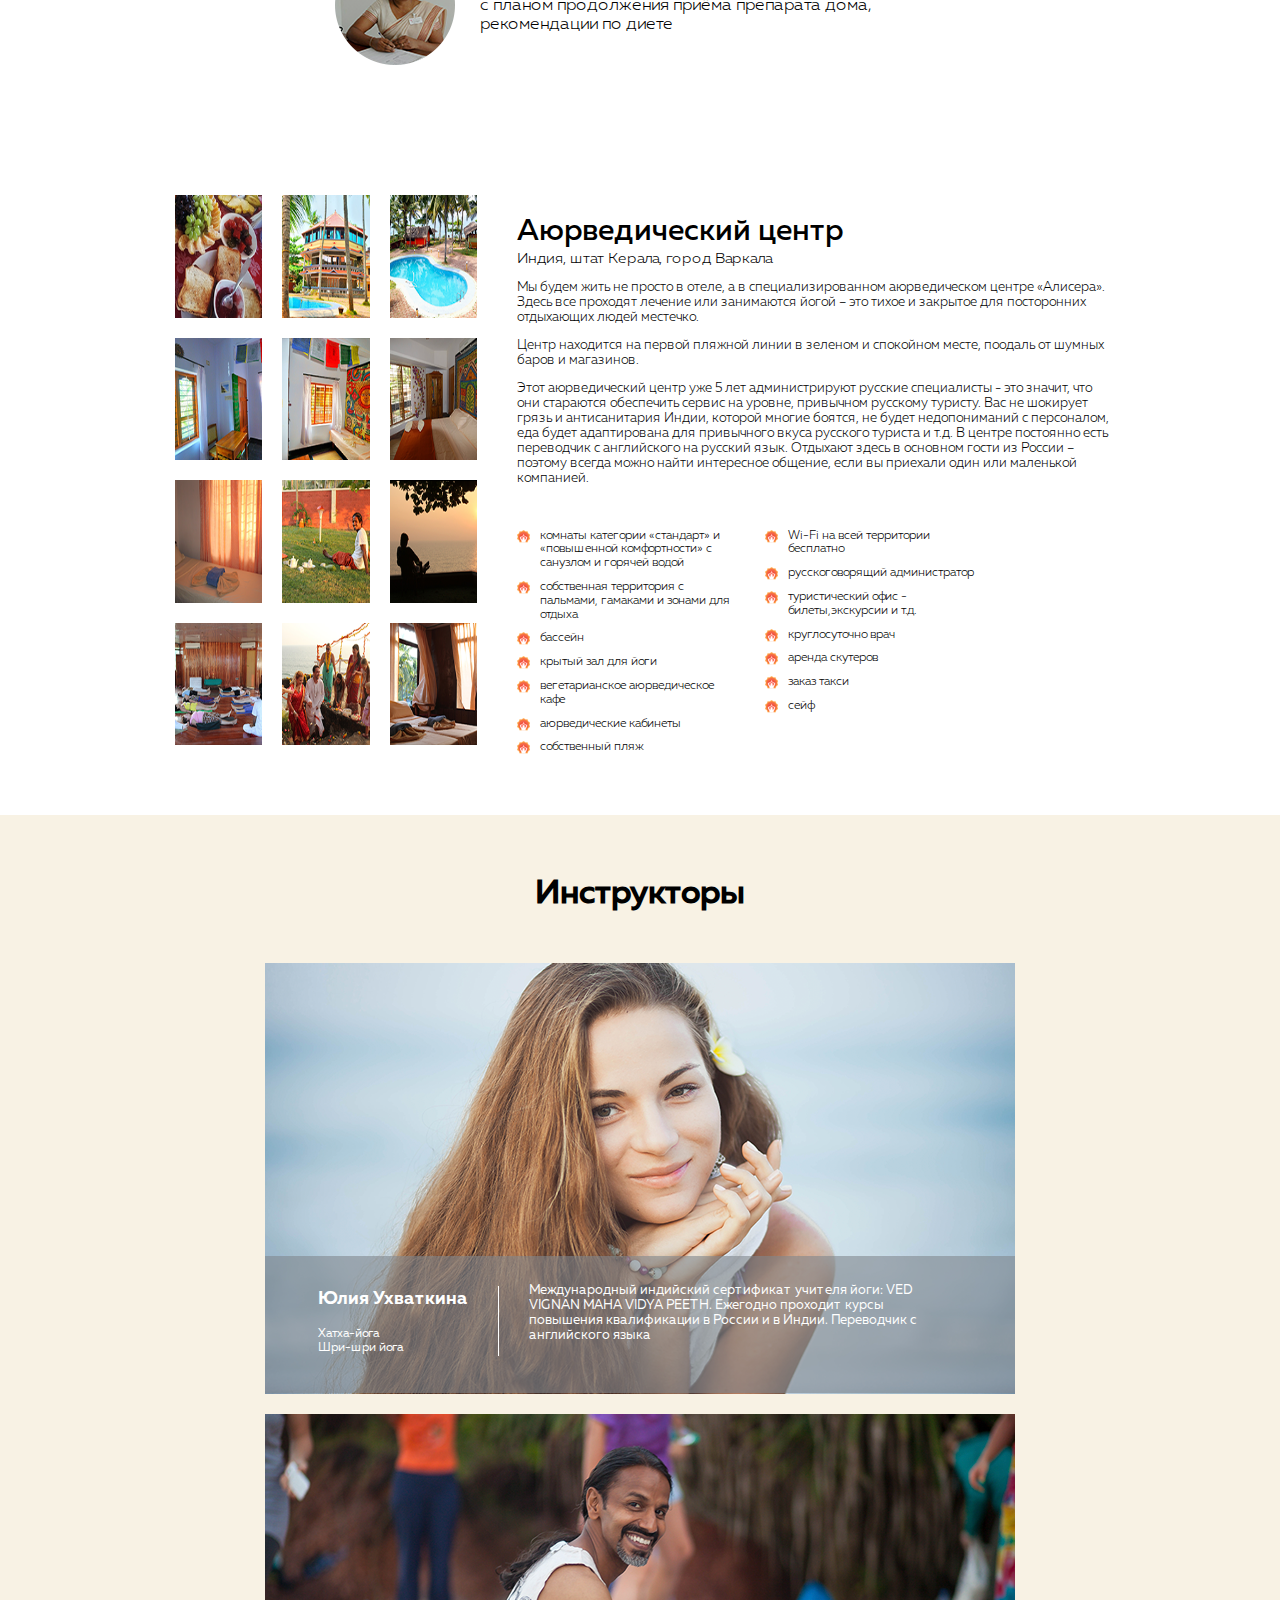
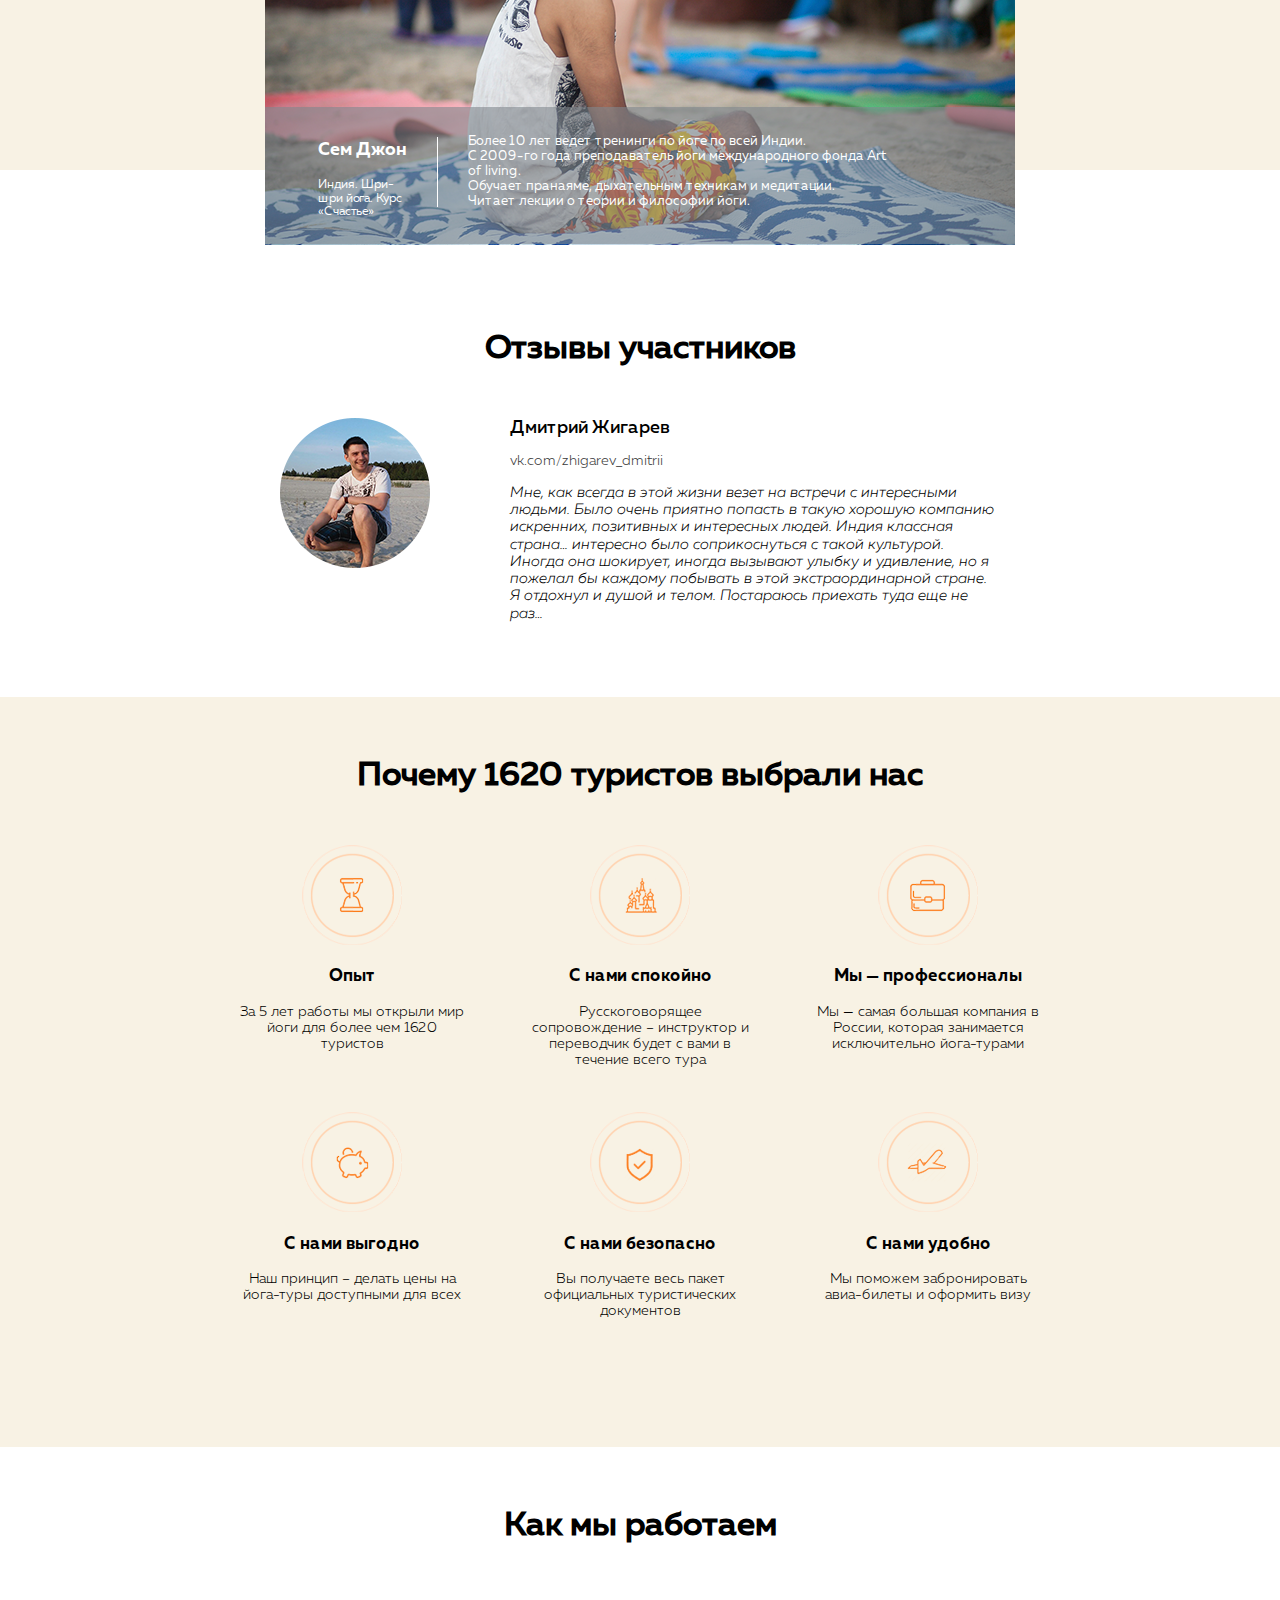
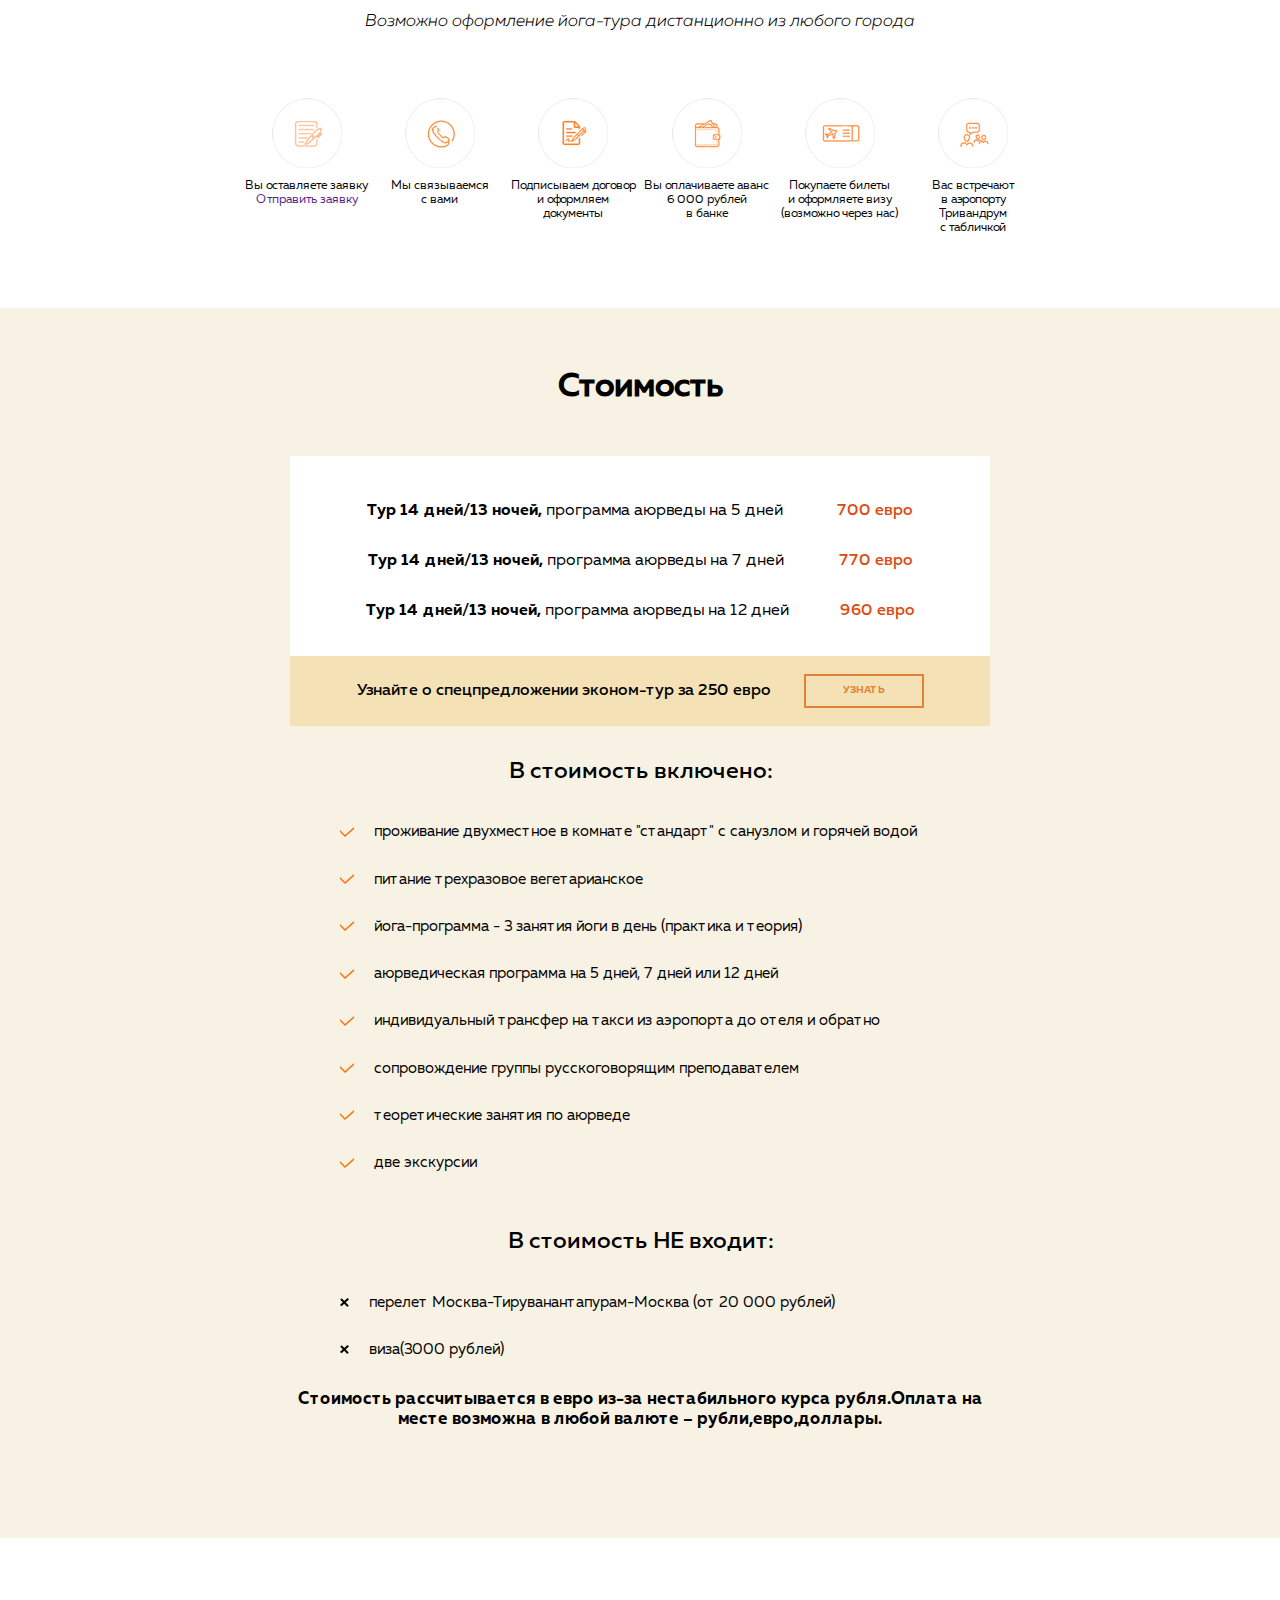
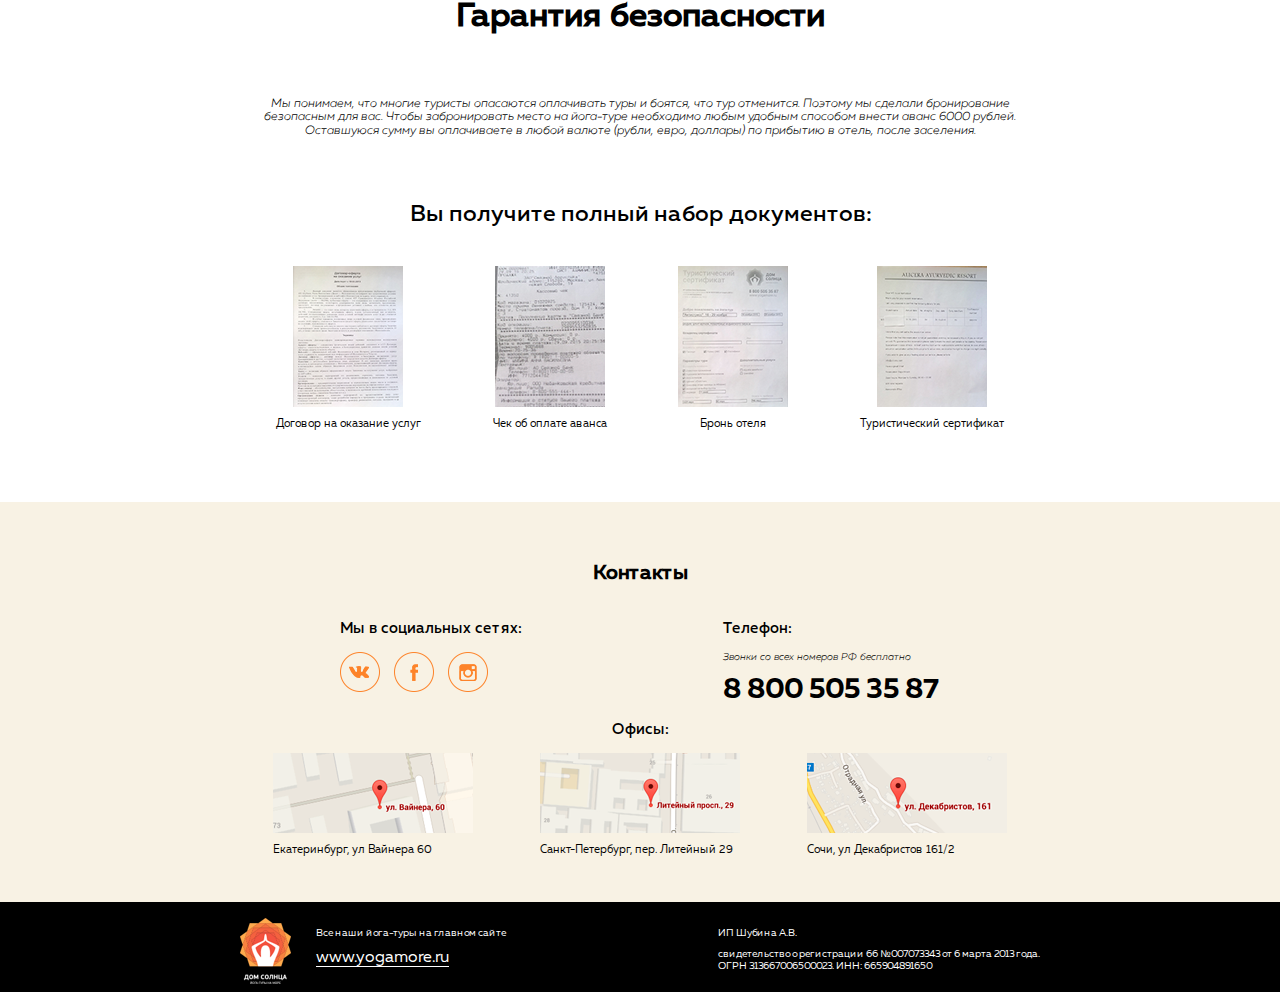
==== commit c6cbab9b: "Add files via upload" ====
--- a/index.html
+++ b/index.html
@@ -1,656 +1,666 @@
-<!DOCTYPE html>
-<html lang="ru">
-
-<head>
-  <meta charset="UTF-8" />
-  <meta name="viewport" content="width=device-width, initial-scale=1.0" />
-  <meta http-equiv="X-UA-Compatible" content="ie=edge" />
-  <title>Йога-туры в Индию</title>
-  <link rel="stylesheet" href="css/normalize.css" />
-  <link rel="stylesheet" href="css/style.css" />
-</head>
-
-<body>
-  <header class="header">
-    <div class="navbar">
-      <div class="container">
-        <div class="navbar-wrap">
-          <a href="" class="navbar__logo"></a>
-          <div class="navbar__mobile">
-            <span class="navbar__free-call">бесплатный звонок по России</span>
-            <a class="navbar__phone" href="tel:+8(800)5053587">8 (800) 505-35-87</a>
-          </div>
-        </div>
-        <div class="navbar-box">
-          <h1 class="navbar__title">Йога-туры в Индию</h1>
-          <p class="navbar__subtitle">океан / йога / путешествия / аюрведа</p>
-          <span class="navbar__subtitle2">Индия, штат Керала, побережье океана</span>
-          <button class="button-o navbar__button">Подать заявку</button>
-        </div>
-        <div class="navbar-icon">
-          <a href class="navbar__vkontakte"></a>
-          <a href class="navbar__facebook"></a>
-          <a href class="navbar__instagram"></a>
-        </div>
-      </div>
-      <!-- /.container -->
-    </div>
-    <!-- /.navbar -->
-  </header>
-  <!-- /.header -->
-
-  <main>
-    <section class="yogatour bg-secondary">
-      <div class="container">
-        <div class="yogatour__block  yogatour-block">
-          <div class="yogatour__img"></div>
-          <div class="yogatour__box">
-            <h2 class="yogatour__title">Что такое<br> <span class="yogatour__span">йога-тур?</span></h2>
-            <p class="yogatour__text">Йога-тур – это новый вид туризма, когда с путешествием в другую страну сочетаются
-              занятия по йоге. Вы отдыхаете на море,
-              посещаете интересные места, несколько раз в день занимаетесь йогой и проводите отпуск в интересной
-              компании. Теперь
-              отдых стал интересным и полезным для тела и души.</p>
-            <div class="yogatour__network">
-              <div class="yogatour__blocks yoga-block">
-                <div class="yogatour__mat"></div>
-                <span class="yogatour__item">йога</span>
-              </div>
-              <div class="yogatour__blocks yoga-block">
-                <div class="yogatour__mor"></div>
-                <span class="yogatour__item">море</span>
-              </div>
-              <div class="yogatour__blocks yoga-block">
-                <div class="yogatour__telegram"></div>
-                <span class="yogatour__item">путешествие</span>
-              </div>
-            </div>
-          </div>
-          </di>
-        </div>
-    </section>
-
-    <section class="triptour section">
-      <div class="container">
-        <h2 class="section-title">5 причин поехать в йога-тур</h2>
-        <div class="triptour-block">
-          <div class="triptour-block__item">
-            <img src="img/triptour/img1.png" alt="yoga" class="triptour-block__ image">
-            <p class="triptour-block__text">Провести отпуск нестандартно<br> и интересно</p>
-          </div>
-          <div class="triptour-block__item">
-            <img src="img/triptour/img2.png" alt="yoga" class="triptour-block__ image">
-            <p class="triptour-block__text">Погрузиться в культуру<br> Индии и узнать страну изнутри</p>
-          </div>
-          <div class="triptour-block__item">
-            <img src="img/triptour/img3.png" alt="yoga" class="triptour-block__ image">
-            <p class="triptour-block__text">Улучшить здоровье</p>
-          </div>
-          <div class="triptour-block__item">
-            <img src="img/triptour/img4.png" alt="yoga" class="triptour-block__ image">
-            <p class="triptour-block__text">Избавиться от стрессов<br> и «перезагрузиться»</p>
-          </div>
-          <div class="triptour-block__item">
-            <img src="img/triptour/img5.png" alt="yoga" class="triptour-block__ image">
-            <p class="triptour-block__text">Отдохнуть в хорошей компании,<br> найти единомышленников</p>
-          </div>
-        </div>
-      </div>
-    </section>
-
-    <section class="section travel bg-travel">
-      <h2 class="section-title section__title">Что меня ждет в путешествии?</h2>
-      <div class="travel-block">
-        <div class="travel__yoga"></div>
-        <div class="travel__therapy">
-          <div class="travel__box">
-            <span class="travel__ayurveda">aюрведическое лечение</span>
-            <p class="travel__text">Всем, кто практикует йогу, рано или поздно захочется<br> побывать в Индии - в
-              далекой и
-              загадочной стране,<br> где и родилась эта наука о теле и душе.</p>
-          </div>
-        </div>
-        <div class="travel__more"></div>
-      </div>
-    </section>
-
-    <section class="section schedule">
-      <div class="container">
-        <h2 class="section-title section__title">Расписание йога-туров</h2>
-        <div class="schedule-block">
-          <div class="schedule__item">
-            <div class="schedule__section">
-              <span class="schedule__date">5-18 октября</span>
-              <p class="schedule__reduction">"Снижение веса"</p>
-              <a href="" class="schedule__link">Читать подробнее</a>
-              <button class="schedule__btn">ОСТАВИТЬ ЗАЯВКУ</button>
-            </div>
-          </div>
-          <div class="schedule__item">
-            <div class="schedule__section">
-              <span class="schedule__date">5-18 октября</span>
-              <p class="schedule__reduction">"Снижение веса"</p>
-              <a href="" class="schedule__link">Читать подробнее</a>
-              <button class="schedule__btn">ОСТАВИТЬ ЗАЯВКУ</button>
-            </div>
-          </div>
-          <div class="schedule__item">
-            <div class="schedule__section">
-              <span class="schedule__date">5-18 октября</span>
-              <p class="schedule__reduction">"Снижение веса"</p>
-              <a href="" class="schedule__link">Читать подробнее</a>
-              <button class="schedule__btn">ОСТАВИТЬ ЗАЯВКУ</button>
-            </div>
-          </div>
-          <div class="schedule__item">
-            <div class="schedule__section">
-              <span class="schedule__date">5-18 октября</span>
-              <p class="schedule__reduction">"Снижение веса"</p>
-              <a href="" class="schedule__link">Читать подробнее</a>
-              <button class="schedule__btn">ОСТАВИТЬ ЗАЯВКУ</button>
-            </div>
-          </div>
-          <div class="schedule__item">
-            <div class="schedule__section">
-              <span class="schedule__date">5-18 октября</span>
-              <p class="schedule__reduction">"Снижение веса"</p>
-              <a href="" class="schedule__link">Читать подробнее</a>
-              <button class="schedule__btn">ОСТАВИТЬ ЗАЯВКУ</button>
-            </div>
-          </div>
-          <div class="schedule__item">
-            <div class="schedule__section">
-              <span class="schedule__date">5-18 октября</span>
-              <p class="schedule__reduction">"Снижение веса"</p>
-              <a href="" class="schedule__link">Читать подробнее</a>
-              <button class="schedule__btn">ОСТАВИТЬ ЗАЯВКУ</button>
-            </div>
-          </div>
-          <div class="schedule__item">
-            <div class="schedule__section">
-              <span class="schedule__date">5-18 октября</span>
-              <p class="schedule__reduction">"Снижение веса"</p>
-              <a href="" class="schedule__link">Читать подробнее</a>
-              <button class="schedule__btn">ОСТАВИТЬ ЗАЯВКУ</button>
-            </div>
-          </div>
-          <div class="schedule__item">
-            <div class="schedule__section">
-              <span class="schedule__date">5-18 октября</span>
-              <p class="schedule__reduction">"Снижение веса"</p>
-              <a href="" class="schedule__link">Читать подробнее</a>
-              <button class="schedule__btn">ОСТАВИТЬ ЗАЯВКУ</button>
-            </div>
-          </div>
-        </div>
-        </h2>
-      </div>
-    </section>
-
-    <section class="section program bg-program">
-      <h2 class="section-title section__title">Программа</h2>
-      <div class="program-block">
-        <div class="program__boxing"></div>
-        <div class="program__second">
-          <div class="program__box">
-            <span class="program__day">1 день</span>
-            <p class="program__text">Прилет в Тривандрум, трансфер до йога-центра,<br> знакомство, обзорная прогулка по
-              Варкале,<br> индивидуальная консультация
-              врача-аюрведиста.</p>
-          </div>
-        </div>
-        <div class="program__third"></div>
-      </div>
-    </section>
-
-    <section class="section ayurveda">
-      <div class="container">
-        <h2 class="section-title section__title">Что такое аюрведа?</h2>
-        <p class="ayurveda__text1">Аюрведа - это древнейшая медицинская наука в мире, колоссальная технология
-          восстановления сил, красоты и здоровья. Она
-          зародилась на юге Индии 5000 лет назад и сейчас широко распространилась по миру.</p>
-        <p class="ayurveda__text2">Аюрведа в последнее время стремительно набирает популярность в России и во всем
-          мире.
-          Аюрведа лечит весь организм в целом, восстанавливает нарушенный баланс между его частями, удаляя саму
-          причину болезни.
-          Цель аюрведического метода лечения - укрепление иммунной системы организма, профилактика и лечение
-          заболеваний с помощью
-          натуральных лекарств, не имеющих побочных эффектов.</p>
-        <div class="ayurveda__block">
-          <p class="ayurveda__program">Программа аюрведы на 5 дней, 7 дней или 12 дней:</p>
-          <div class="ayurveda__section">
-            <div class="ayurveda__box">
-              <img src="img/ayurveda/ayurveda_img1.png" alt="консультация врача-аюрведиста">
-              <p class="ayurveda__advice">индивидуальная консультация врача-аюрведиста<br>
-                с переводом на русский язык,индивидуальное<br> наблюдение за курсом лечения врачом-аюрведистом</p>
-            </div>
-            <div class="ayurveda__box">
-              <img src="img/ayurveda/ayurveda_img2.png" alt="масляный массаж">
-              <p class="ayurveda__advice">масляный массаж всего тела ежедневно<br>
-                (60 минут) в 2 руки или в 4 руки</p>
-            </div>
-            <div class="ayurveda__box">
-              <img src="img/ayurveda/ayurveda_img3.png" alt="аюрведические процедуры">
-              <p class="ayurveda__advice">две аюрведические процедуры ежедневно<br> по Вашему индивидуальном курсу
-                лечения
-              </p>
-            </div>
-            <div class="ayurveda__box">
-              <img src="img/ayurveda/ayurveda_img4.png" alt="медицинские препараты">
-              <p class="ayurveda__advice">все медицинские препараты и масла в ходе<br> процедур, одежда для процедур</p>
-            </div>
-            <div class="ayurveda__box">
-              <img src="img/ayurveda/ayurveda_img5.png" alt="рекомендации по диете">
-              <p class="ayurveda__advice">итоговая консультация врача-аюрведиста<br> с планом продолжения приёма
-                препарата
-                дома,<br> рекомендации по диете</p>
-            </div>
-          </div>
-        </div>
-      </div>
-      <div class="ayurveda-item">
-        <div class="ayurveda__image">
-          <img src="img/ayurveda/ayurveda_img6.png" alt="" class="ayurveda__img">
-          <img src="img/ayurveda/ayurveda_img7.png" alt="" class="ayurveda__img">
-          <img src="img/ayurveda/ayurveda_img8.png" alt="" class="ayurveda__img">
-          <img src="img/ayurveda/ayurveda_img9.png" alt="" class="ayurveda__img">
-          <img src="img/ayurveda/ayurveda_img10.png" alt="" class="ayurveda__img">
-          <img src="img/ayurveda/ayurveda_img11.png" alt="" class="ayurveda__img">
-          <img src="img/ayurveda/ayurveda_img12.png" alt="" class="ayurveda__img">
-          <img src="img/ayurveda/ayurveda_img13.png" alt="" class="ayurveda__img">
-          <img src="img/ayurveda/ayurveda_img14.png" alt="" class="ayurveda__img">
-          <img src="img/ayurveda/ayurveda_img15.png" alt="" class="ayurveda__img">
-          <img src="img/ayurveda/ayurveda_img16.png" alt="" class="ayurveda__img">
-          <img src="img/ayurveda/ayurveda_img17.png" alt="" class="ayurveda__img">
-        </div>
-
-        <div class="ayurveda__text3">
-          <span class="ayurveda__centr">Аюрведический центр<br></span>
-          <span class="ayurveda__india">Индия, штат Керала, город Варкала</span>
-          <p class="ayurveda__text">Мы будем жить не просто в отеле, а в специализированном аюрведическом центре
-            «Алисера». Здесь все проходят лечение или занимаются йогой – это тихое и закрытое для посторонних отдыхающих
-            людей местечко.</p>
-          <p class="ayurveda__text">Центр находится на первой пляжной линии в
-            зеленом и спокойном месте, поодаль от шумных баров и магазинов.</p>
-          <p class="ayurveda__text">Этот аюрведический центр уже 5 лет администрируют русские специалисты - это значит,
-            что они стараются
-            обеспечить сервис на уровне, привычном русскому туристу. Вас не шокирует грязь и антисанитария Индии,
-            которой многие боятся, не будет недопониманий с персоналом, еда будет адаптирована для привычного вкуса
-            русского туриста
-            и т.д. В центре постоянно есть переводчик с английского на русский язык. Отдыхают здесь в основном гости из
-            России – поэтому всегда можно найти
-            интересное общение, если вы приехали один или маленькой компанией.
-          </p>
-          <div class="ayurveda__text4">
-            <div class="ayurveda__blocks1">
-              <div class="ayurveda__blocks">
-                <img src="img/ayurveda/ayurveda_logo.png" alt="логотип">
-                <div class="ayurveda__items">комнаты категории «стандарт» и «повышенной комфортности» с санузлом и
-                  горячей
-                  водой</div>
-              </div>
-              <div class="ayurveda__blocks">
-                <img src="img/ayurveda/ayurveda_logo.png" alt="логотип">
-                <div class="ayurveda__items">собственная территория с пальмами, гамаками и зонами для отдыха</div>
-              </div>
-              <div class="ayurveda__blocks">
-                <img src="img/ayurveda/ayurveda_logo.png" alt="логотип">
-                <div class="ayurveda__items">бассейн</div>
-              </div>
-              <div class="ayurveda__blocks">
-                <img src="img/ayurveda/ayurveda_logo.png" alt="логотип">
-                <div class="ayurveda__items">крытый зал для йоги</div>
-              </div>
-              <div class="ayurveda__blocks">
-                <img src="img/ayurveda/ayurveda_logo.png" alt="логотип">
-                <div class="ayurveda__items">вегетарианское аюрведическое кафе</div>
-              </div>
-              <div class="ayurveda__blocks">
-                <img src="img/ayurveda/ayurveda_logo.png" alt="логотип">
-                <div class="ayurveda__items">аюрведические кабинеты</div>
-              </div>
-              <div class="ayurveda__blocks">
-                <img src="img/ayurveda/ayurveda_logo.png" alt="логотип">
-                <div class="ayurveda__items">собственный пляж</div>
-              </div>
-            </div>
-            <div class="ayurveda__blocks2">
-              <div class="ayurveda__blocks">
-                <img src="img/ayurveda/ayurveda_logo.png" alt="логотип">
-                <div class="ayurveda__items">Wi-Fi на всей территории бесплатно</div>
-              </div>
-              <div class="ayurveda__blocks">
-                <img src="img/ayurveda/ayurveda_logo.png" alt="логотип">
-                <div class="ayurveda__items">русскоговорящий администратор</div>
-              </div>
-              <div class="ayurveda__blocks">
-                <img src="img/ayurveda/ayurveda_logo.png" alt="логотип">
-                <div class="ayurveda__items">туристический офис - билеты,экскурсии и т.д.</div>
-              </div>
-              <div class="ayurveda__blocks">
-                <img src="img/ayurveda/ayurveda_logo.png" alt="логотип">
-                <div class="ayurveda__items">круглосуточно врач</div>
-              </div>
-              <div class="ayurveda__blocks">
-                <img src="img/ayurveda/ayurveda_logo.png" alt="логотип">
-                <div class="ayurveda__items">аренда скутеров</div>
-              </div>
-              <div class="ayurveda__blocks">
-                <img src="img/ayurveda/ayurveda_logo.png" alt="логотип">
-                <div class="ayurveda__items">заказ такси</div>
-              </div>
-              <div class="ayurveda__blocks">
-                <img src="img/ayurveda/ayurveda_logo.png" alt="логотип">
-                <div class="ayurveda__items">сейф</div>
-              </div>
-            </div>
-          </div>
-        </div>
-    </section>
-
-    <section class="section instructors bg-instructors">
-      <div class="container">
-        <h2 class="section-title section__title">Инструкторы</h2>
-        <div class="instructors__image">
-          <div class="instructors__img1">
-            <div class="instructors__block"></div>
-            <div class="instructors__box">
-              <div class="instructors__item">
-                <p class="instructors__name">Юлия Ухваткина</p>
-                <p class="instructors__profession">Хатха-йога Шри-шри йога</p>
-              </div>
-              <div class="instructors__hr"></div>
-              <div class="instructors__item">
-                <p class="instructors__province">Международный индийский сертификат учителя йоги: VED VIGNAN MAHA
-                  VIDYA PEETH.
-                  Ежегодно проходит курсы повышения квалификации в России и в Индии.
-                  Переводчик с английского языка</p>
-              </div>
-            </div>
-          </div>
-          <div class="instructors__img2">
-            <div class="instructors__block"></div>
-            <div class="instructors__box">
-              <div class="instructors__item">
-                <p class="instructors__name">Сем Джон</p>
-                <p class="instructors__profession">Индия. Шри-шри йога. Курс «Счастье»</p>
-              </div>
-              <div class="instructors__hr"></div>
-              <div class="instructors__item">
-                <p class="instructors__province">Более 10 лет ведет тренинги по йоге по всей Индии.<br>
-                  С 2009-го года преподаватель йоги международного фонда Art of living.<br>
-                  Обучает пранаяме, дыхательным техникам и медитации.<br> Читает лекции о теории и философии йоги.
-                </p>
-              </div>
-            </div>
-          </div>
-        </div>
-      </div>
-    </section>
-
-    <section class="reviews section">
-      <div class="container">
-        <h2 class="section-title section__title">Отзывы участников</h2>
-        <div class="reviews-block">
-          <div class="reviews__img"></div>
-          <div class="reviews__box">
-            <span class="reviews__name">Дмитрий Жигарев</span>
-            <p class="reviews__email"><a href="mailto:vkcomzhigarevdmitrii"
-                class="reviews__email">vk.com/zhigarev_dmitrii</a></p>
-            <p class=" reviews__text">Мне, как всегда в этой жизни везет на встречи с интересными людьми. Было очень
-              приятно попасть в такую хорошую компанию
-              искренних, позитивных и интересных людей. Индия классная страна… интересно было соприкоснуться с такой
-              культурой. Иногда
-              она шокирует, иногда вызывают улыбку и удивление, но я пожелал бы каждому побывать в этой
-              экстраординарной
-              стране. Я
-              отдохнул и душой и телом. Постараюсь приехать туда еще не раз…</p>
-          </div>
-        </div>
-    </section>
-
-    <section class="features section bg-features">
-      <div class="container">
-        <h2 class="section-title section__title">Почему 1620 туристов выбрали нас</h2>
-        <div class="features-block">
-          <div class="features-block__item">
-            <img src="img/features/feature-1.png" alt="Опыт" class="features-block__image">
-            <p class="features-block__heading">Опыт</p>
-            <p class="features-block__text">За 5 лет работы мы открыли мир йоги для более чем 1620 туристов</p>
-          </div>
-          <div class="features-block__item">
-            <img src="img/features/feature-2.png" alt="С нами спокойно" class="features-block__image">
-            <p class="features-block__heading">С нами спокойно</p>
-            <p class="features-block__text">Русскоговорящее сопровождение – инструктор и переводчик будет с вами в
-              течение
-              всего тура</p>
-          </div>
-          <div class="features-block__item">
-            <img src="img/features/feature-3.png" alt="Мы — профессионалы" class="features-block__image">
-            <p class="features-block__heading">Мы — профессионалы</p>
-            <p class="features-block__text">Мы — самая большая компания в России, которая занимается исключительно
-              йога-турами
-            </p>
-          </div>
-          <div class="features-block__item">
-            <img src="img/features/feature-4.png" alt="С нами выгодно" class="features-block__image">
-            <p class="features-block__heading">С нами выгодно</p>
-            <p class="features-block__text">Наш принцип – делать цены на йога-туры доступными для всех</p>
-          </div>
-          <div class="features-block__item">
-            <img src="img/features/feature-5.png" alt="С нами безопасно" class="features-block__image">
-            <p class="features-block__heading">С нами безопасно</p>
-            <p class="features-block__text">Вы получаете весь пакет официальных туристических документов</p>
-          </div>
-          <div class="features-block__item">
-            <img src="img/features/feature-6.png" alt="С нами удобно" class="features-block__image">
-            <p class="features-block__heading">С нами удобно</p>
-            <p class="features-block__text">Мы поможем забронировать авиа-билеты и оформить визу</p>
-          </div>
-        </div>
-      </div>
-    </section>
-
-    <section class="section work">
-      <div class="container">
-        <h2 class="section-title section__title">Как мы работаем</h2>
-        <p class="work__design">Возможно оформление йога-тура дистанционно из любого города</p>
-        <div class="work-block">
-          <div class="work__item">
-            <a href=""><img src="img/work/work-1.png" alt="оставляете заявку" class="work__img"></a>
-            <p class="work__text">Вы оставляете заявку<br><a href="" class="work__link">Отправить заявку</a></p>
-          </div>
-          <div class="work__item">
-            <a href=""><img src="img/work/work-2.png" alt="связываемся с вами" class="work__img"></a>
-            <p class="work__text">Мы связываемся<br> с вами</p>
-          </div>
-          <div class="work__item">
-            <a href=""><img src="img/work/work-3.png" alt="Подписываем договор  и оформляем  документы"
-                class="work__img"></a>
-            <p class="work__text">Подписываем договор<br> и оформляем<br> документы</p>
-          </div>
-          <div class="work__item">
-            <a href=""><img src="img/work/work-4.png" alt="оплачиваете аванс 6 000 рублей в банке"
-                class="work__img"></a>
-            <p class="work__text">Вы оплачиваете аванс<br> 6 000 рублей<br> в банке</p>
-          </div>
-          <div class="work__item">
-            <a href=""><img src="img/work/work-5.png" alt="Покупаете билеты и оформляете визу" class="work__img"></a>
-            <p class="work__text">Покупаете билеты<br> и оформляете визу<br> (возможно через нас)</p>
-          </div>
-          <div class="work__item">
-            <a href=""><img src="img/work/work-6.png" alt="встречают в аэропорту Тривандрум с табличкой"
-                class="work__img"></a>
-            <p class="work__text">Вас встречают<br> в аэропорту Тривандрум<br> с табличкой</p>
-          </div>
-        </div>
-      </div>
-    </section>
-
-    <section class="section cost bg-cost">
-      <div class="container">
-        <h2 class="section-title section__title">Стоимость</h2>
-        <div class="cost-wrap">
-          <div class="cost__box">
-            <div class="cost__section1">
-              <p class="cost__program"><span class="cost__day">Тур 14 дней/13 ночей,</span> программа аюрведы на 5 дней
-              </p>
-              <p class="cost__program"><span class="cost__day">Тур 14 дней/13 ночей,</span> программа аюрведы на 7 дней
-              </p>
-              <p class="cost__program"><span class="cost__day">Тур 14 дней/13 ночей,</span> программа аюрведы на 12 дней
-              </p>
-            </div>
-            <div class="cost__section2">
-              <span class="cost__euro">700 евро</span>
-              <span class="cost__euro">770 евро</span>
-              <span class="cost__euro">960 евро</span>
-            </div>
-            <div class="cost__block">
-              <div class="cost__item">
-                <p class="cost__text">Узнайте о спецпредложении эконом-тур за 250 евро</p>
-                <button class="cost__btn">Узнать</button>
-              </div>
-              <div class="cost__box2">
-                <p class="cost__included">В стоимость включено:</p>
-                <div class="cost__block1">
-                  <div class="cost__check"></div>
-                  <p class="cost__item1">проживание двухместное в комнате "стандарт" с санузлом и горячей водой</p>
-                </div>
-                <div class="cost__block1">
-                  <div class="cost__check"></div>
-                  <p class="cost__item1">питание трехразовое вегетарианское</p>
-                </div>
-                <div class="cost__block1">
-                  <div class="cost__check"></div>
-                  <p class="cost__item1">йога-программа - 3 занятия йоги в день (практика и теория)</p>
-                </div>
-                <div class="cost__block1">
-                  <div class="cost__check"></div>
-                  <p class="cost__item1">аюрведическая программа на 5 дней, 7 дней или 12 дней</p>
-                </div>
-                <div class="cost__block1">
-                  <div class="cost__check"></div>
-                  <p class="cost__item1">индивидуальный трансфер на такси из аэропорта до отеля и обратно</p>
-                </div>
-                <div class="cost__block1">
-                  <div class="cost__check"></div>
-                  <p class="cost__item1">сопровождение группы русскоговорящим преподавателем</p>
-                </div>
-                <div class="cost__block1">
-                  <div class="cost__check"></div>
-                  <p class="cost__item1">теоретические занятия по аюрведе</p>
-                </div>
-                <div class="cost__block1">
-                  <div class="cost__check"></div>
-                  <p class="cost__item1">две экскурсии</p>
-                </div>
-                <p class="cost__included">В стоимость НЕ входит:</p>
-                <div class="cost__block1">
-                  <div class="cost__delet"></div>
-                  <p class="cost__item1">перелет Москва-Тируванантапурам-Москва (от 20 000 рублей)</p>
-                </div>
-                <div class="cost__block1">
-                  <div class="cost__delet"></div>
-                  <p class="cost__item1">виза(3000 рублей)</p>
-                </div>
-              </div>
-              <p class="cost__eurorate">Стоимость рассчитывается в евро из-за нестабильного курса рубля.Оплата на
-                месте возможна в любой валюте – рубли,евро,доллары.</p>
-            </div>
-          </div>
-        </div>
-      </div>
-      </div>
-    </section>
-
-    <section class="section document">
-      <div class="container">
-        <h2 class="section-title section__title">Гарантия безопасности</h2>
-        <p class="document__text">Мы понимаем, что многие туристы опасаются оплачивать туры и боятся, что тур отменится.
-          Поэтому мы сделали бронирование
-          безопасным для вас. Чтобы забронировать место на йога-туре необходимо любым удобным способом внести аванс 6000
-          рублей.
-          Оставшуюся сумму вы оплачиваете в любой валюте (рубли, евро, доллары) по прибытию в отель, после заселения.
-        </p>
-        <p class="document__heading">Вы получите полный набор документов:</p>
-        <div class="document__block">
-          <div class="document__box">
-            <div class="document__img1 document__img"></div>
-            <p class="document__text1">Договор на оказание услуг</p>
-          </div>
-          <div class="document__box">
-            <div class="document__img2 document__img"></div>
-            <p class="document__text1">Чек об оплате аванса</p>
-          </div>
-          <div class="document__box">
-            <div class="document__img3 document__img"></div>
-            <p class="document__text1">Бронь отеля</p>
-          </div>
-          <div class="document__box">
-            <div class="document__img4 document__img"></div>
-            <p class="document__text1">Туристический сертификат</p>
-          </div>
-        </div>
-      </div>
-    </section>
-
-    <section class="section contacts bg-contacts">
-      <div class="container">
-        <h3 class="contacts__heading">Контакты</h3>
-        <div class="contacts__box">
-          <div>
-            <p class="contacts__text">Мы в социальных сетях:</p>
-            <div class="contacts__network">
-              <a href="#" class="contacts__vk"></a>
-              <a href="#" class="contacts__fs"></a>
-              <a href="#" class="contacts__inst"></a>
-            </div>
-          </div>
-          <div>
-            <p class="contacts__text">Телефон:</p>
-            <p class="contacts__text2">Звонки со всех номеров РФ бесплатно</p>
-            <a class="contacts__tel" href="tel:+8(800)5053587">8 800 505 35 87</a>
-          </div>
-        </div>
-        <p class="contacts__text3">Офисы:</p>
-        <div class="contacts__block">
-          <div class="contacts__block1">
-            <div class="contacts__map1"></div>
-            <p class="contacts__maptext">Екатеринбург, ул Вайнера 60</p>
-          </div>
-          <div class="contacts__block2">
-            <div class="contacts__map2"></div>
-            <p class="contacts__maptext">Санкт-Петербург, пер. Литейный 29</p>
-          </div>
-          <div class="contacts__block3">
-            <div class="contacts__map3"></div>
-            <p class="contacts__maptext">Сочи, ул Декабристов 161/2</p>
-          </div>
-        </div>
-      </div>
-      </div>
-    </section>
-  </main>
-
-  <footer class="footer">
-    <div class="container">
-      <div class="footer-wrap">
-        <div class="footer__box">
-          <div class="footer__logo"></div>
-          <div>
-            <p class="footer__text">Все наши йога-туры на главном сайте</p>
-            <a class="footer__email" href="mailto:wwwyogamoreru">www.yogamore.ru</a>
-          </div>
-        </div>
-        <div class="footer__box-text">
-          <p class="footer__text">ИП Шубина А.В.</p>
-          <p class="footer__text"> свидетельство о регистрации 66 №007073343 от 6 марта 2013 года.<br> ОГРН
-            313667006500023.
-            ИНН: 665904891650</p>
-        </div>
-      </div>
-    </div>
-  </footer>
-</body>
-
+<!DOCTYPE html>
+<html lang="ru">
+
+<head>
+  <meta charset="UTF-8" />
+  <meta name="viewport" content="width=device-width, initial-scale=1.0" />
+  <meta http-equiv="X-UA-Compatible" content="ie=edge" />
+  <title>Йога-туры в Индию</title>
+  <link rel="stylesheet" href="css/normalize.css" />
+  <link rel="stylesheet" href="css/style.css" />
+  <link rel="stylesheet" href="https://i.icomoon.io/public/temp/19c90c76c7/UntitledProject/style.css">
+</head>
+
+<body>
+  <header class="header">
+    <div class="navbar">
+      <div class="container">
+        <div class="navbar-wrap">
+          <div href="" class="navbar__logo"></div>
+          <div class="navbar__mobile">
+            <span class="navbar__free-call">бесплатный звонок по России</span>
+            <a class="navbar__phone" href="tel:+8(800)5053587">8 (800) 505-35-87</a>
+          </div>
+        </div>
+        <div class="navbar-box">
+          <h1 class="navbar__title">Йога-туры в Индию</h1>
+          <p class="navbar__subtitle">океан / йога / путешествия / аюрведа</p>
+          <span class="navbar__country">Индия, штат Керала, побережье океана</span>
+          <button class="button-o navbar__button">Подать заявку</button>
+        </div>
+        <div class="navbar__icon">
+          <a href=""><span class="icon-vk icon"></span></a>
+          <a href=""><span class="icon-facebook2 icon"></span></a>
+          <a href=""><span class="icon-instagram icon"></span></a>
+        </div>
+      </div>
+      <!-- /.container -->
+    </div>
+    <!-- /.navbar -->
+  </header>
+  <!-- /.header -->
+
+  <main>
+    <section class="yogatour bg-secondary">
+      <div class="container">
+        <div class="yogatour__block  yogatour-block">
+          <div class="yogatour__img"></div>
+          <div class="yogatour__box">
+            <h2 class="yogatour__title">Что такое<br> <span class="yogatour__span">йога-тур?</span></h2>
+            <p class="yogatour__text">Йога-тур – это новый вид туризма, когда с путешествием в другую страну сочетаются
+              занятия по йоге. Вы отдыхаете на море,
+              посещаете интересные места, несколько раз в день занимаетесь йогой и проводите отпуск в интересной
+              компании. Теперь
+              отдых стал интересным и полезным для тела и души.</p>
+            <div class="yogatour__network">
+              <div class="yogatour__blocks yoga-block">
+                <div class="yogatour__mat"></div>
+                <span class="yogatour__item">йога</span>
+              </div>
+              <div class="yogatour__blocks yoga-block">
+                <div class="yogatour__mor"></div>
+                <span class="yogatour__item">море</span>
+              </div>
+              <div class="yogatour__blocks yoga-block">
+                <div class="yogatour__telegram"></div>
+                <span class="yogatour__item">путешествие</span>
+              </div>
+            </div>
+          </div>
+          </di>
+        </div>
+    </section>
+
+    <section class="triptour section">
+      <div class="container">
+        <h2 class="section-title">5 причин поехать в йога-тур</h2>
+        <div class="triptour-block">
+          <div class="triptour-block__item">
+            <img src="img/triptour/img1.png" alt="yoga" class="triptour-block__ image">
+            <p class="triptour-block__text">Провести отпуск нестандартно<br> и интересно</p>
+          </div>
+          <div class="triptour-block__item">
+            <img src="img/triptour/img2.png" alt="yoga" class="triptour-block__ image">
+            <p class="triptour-block__text">Погрузиться в культуру<br> Индии и узнать страну изнутри</p>
+          </div>
+          <div class="triptour-block__item">
+            <img src="img/triptour/img3.png" alt="yoga" class="triptour-block__ image">
+            <p class="triptour-block__text">Улучшить здоровье</p>
+          </div>
+          <div class="triptour-block__item">
+            <img src="img/triptour/img4.png" alt="yoga" class="triptour-block__ image">
+            <p class="triptour-block__text">Избавиться от стрессов<br> и «перезагрузиться»</p>
+          </div>
+          <div class="triptour-block__item">
+            <img src="img/triptour/img5.png" alt="yoga" class="triptour-block__ image">
+            <p class="triptour-block__text">Отдохнуть в хорошей компании,<br> найти единомышленников</p>
+          </div>
+        </div>
+      </div>
+    </section>
+
+    <section class="section travel bg-travel">
+      <h2 class="section-title section__title">Что меня ждет в путешествии?</h2>
+      <div class="travel-block">
+        <div class="travel__yoga"></div>
+        <div class="travel__boxImg">
+          <div class="travel__therapy">
+            <div class="travel__box">
+              <span class="travel__ayurveda">aюрведическое лечение</span>
+              <p class="travel__text">Всем, кто практикует йогу, рано или поздно захочется<br> побывать в Индии - в
+                далекой и
+                загадочной стране,<br> где и родилась эта наука о теле и душе.</p>
+            </div>
+          </div>
+        </div>
+        <div class="travel__more"></div>
+      </div>
+    </section>
+
+    <section class="section schedule">
+      <div class="container">
+        <h2 class="section-title section__title">Расписание йога-туров</h2>
+        <div class="schedule-block">
+          <div class="schedule__item">
+            <div class="schedule__section">
+              <span class="schedule__date">5-18 октября</span>
+              <p class="schedule__reduction">"Снижение веса"</p>
+              <a href="" class="schedule__link">Читать подробнее</a>
+              <button class="schedule__btn">ОСТАВИТЬ ЗАЯВКУ</button>
+            </div>
+          </div>
+          <div class="schedule__item">
+            <div class="schedule__section">
+              <span class="schedule__date">5-18 октября</span>
+              <p class="schedule__reduction">"Снижение веса"</p>
+              <a href="" class="schedule__link">Читать подробнее</a>
+              <button class="schedule__btn">ОСТАВИТЬ ЗАЯВКУ</button>
+            </div>
+          </div>
+          <div class="schedule__item">
+            <div class="schedule__section">
+              <span class="schedule__date">5-18 октября</span>
+              <p class="schedule__reduction">"Снижение веса"</p>
+              <a href="" class="schedule__link">Читать подробнее</a>
+              <button class="schedule__btn">ОСТАВИТЬ ЗАЯВКУ</button>
+            </div>
+          </div>
+          <div class="schedule__item">
+            <div class="schedule__section">
+              <span class="schedule__date">5-18 октября</span>
+              <p class="schedule__reduction">"Снижение веса"</p>
+              <a href="" class="schedule__link">Читать подробнее</a>
+              <button class="schedule__btn">ОСТАВИТЬ ЗАЯВКУ</button>
+            </div>
+          </div>
+          <div class="schedule__item">
+            <div class="schedule__section">
+              <span class="schedule__date">5-18 октября</span>
+              <p class="schedule__reduction">"Снижение веса"</p>
+              <a href="" class="schedule__link">Читать подробнее</a>
+              <button class="schedule__btn">ОСТАВИТЬ ЗАЯВКУ</button>
+            </div>
+          </div>
+          <div class="schedule__item">
+            <div class="schedule__section">
+              <span class="schedule__date">5-18 октября</span>
+              <p class="schedule__reduction">"Снижение веса"</p>
+              <a href="" class="schedule__link">Читать подробнее</a>
+              <button class="schedule__btn">ОСТАВИТЬ ЗАЯВКУ</button>
+            </div>
+          </div>
+          <div class="schedule__item">
+            <div class="schedule__section">
+              <span class="schedule__date">5-18 октября</span>
+              <p class="schedule__reduction">"Снижение веса"</p>
+              <a href="" class="schedule__link">Читать подробнее</a>
+              <button class="schedule__btn">ОСТАВИТЬ ЗАЯВКУ</button>
+            </div>
+          </div>
+          <div class="schedule__item">
+            <div class="schedule__section">
+              <span class="schedule__date">5-18 октября</span>
+              <p class="schedule__reduction">"Снижение веса"</p>
+              <a href="" class="schedule__link">Читать подробнее</a>
+              <button class="schedule__btn">ОСТАВИТЬ ЗАЯВКУ</button>
+            </div>
+          </div>
+        </div>
+        </h2>
+      </div>
+    </section>
+
+    <section class="section program bg-program">
+      <h2 class="section-title section__title">Программа</h2>
+      <div class="program-block">
+        <div class="program__boxing"></div>
+        <div class="program__second">
+          <div class="program__box" display="none">
+            <span class="program__day">1 день</span>
+            <p class="program__text">Прилет в Тривандрум, трансфер до йога-центра,<br> знакомство,
+              обзорная прогулка
+              по
+              Варкале,<br> индивидуальная консультация
+              врача-аюрведиста.</p>
+          </div>
+        </div>
+        <div class="program__third"></div>
+      </div>
+    </section>
+
+    <section class="section ayurveda">
+      <div class="container">
+        <h2 class="section-title section__title">Что такое аюрведа?</h2>
+        <p class="ayurveda__text1">Аюрведа - это древнейшая медицинская наука в мире, колоссальная технология
+          восстановления сил, красоты и здоровья. Она
+          зародилась на юге Индии 5000 лет назад и сейчас широко распространилась по миру.</p>
+        <p class="ayurveda__text2">Аюрведа в последнее время стремительно набирает популярность в России и во всем
+          мире.
+          Аюрведа лечит весь организм в целом, восстанавливает нарушенный баланс между его частями, удаляя саму
+          причину болезни.
+          Цель аюрведического метода лечения - укрепление иммунной системы организма, профилактика и лечение
+          заболеваний с помощью
+          натуральных лекарств, не имеющих побочных эффектов.</p>
+        <div class="ayurveda__block">
+          <p class="ayurveda__program">Программа аюрведы на 5 дней, 7 дней или 12 дней:</p>
+          <div class="ayurveda__section">
+            <div class="ayurveda__box">
+              <img src="img/ayurveda/ayurveda_img1.png" alt="консультация врача-аюрведиста">
+              <p class="ayurveda__advice">индивидуальная консультация врача-аюрведиста<br>
+                с переводом на русский язык,индивидуальное<br> наблюдение за курсом лечения врачом-аюрведистом</p>
+            </div>
+            <div class="ayurveda__box">
+              <img src="img/ayurveda/ayurveda_img2.png" alt="масляный массаж">
+              <p class="ayurveda__advice">масляный массаж всего тела ежедневно<br>
+                (60 минут) в 2 руки или в 4 руки</p>
+            </div>
+            <div class="ayurveda__box">
+              <img src="img/ayurveda/ayurveda_img3.png" alt="аюрведические процедуры">
+              <p class="ayurveda__advice">две аюрведические процедуры ежедневно<br> по Вашему индивидуальном курсу
+                лечения
+              </p>
+            </div>
+            <div class="ayurveda__box">
+              <img src="img/ayurveda/ayurveda_img4.png" alt="медицинские препараты">
+              <p class="ayurveda__advice">все медицинские препараты и масла в ходе<br> процедур, одежда для процедур</p>
+            </div>
+            <div class="ayurveda__box">
+              <img src="img/ayurveda/ayurveda_img5.png" alt="рекомендации по диете">
+              <p class="ayurveda__advice">итоговая консультация врача-аюрведиста<br> с планом продолжения приёма
+                препарата
+                дома,<br> рекомендации по диете</p>
+            </div>
+          </div>
+        </div>
+      </div>
+      <div class="ayurveda-item">
+        <div class="ayurveda__image">
+          <img src="img/ayurveda/ayurveda_img6.png" alt="" class="ayurveda__img">
+          <img src="img/ayurveda/ayurveda_img7.png" alt="" class="ayurveda__img">
+          <img src="img/ayurveda/ayurveda_img8.png" alt="" class="ayurveda__img">
+          <img src="img/ayurveda/ayurveda_img9.png" alt="" class="ayurveda__img">
+          <img src="img/ayurveda/ayurveda_img10.png" alt="" class="ayurveda__img">
+          <img src="img/ayurveda/ayurveda_img11.png" alt="" class="ayurveda__img">
+          <img src="img/ayurveda/ayurveda_img12.png" alt="" class="ayurveda__img">
+          <img src="img/ayurveda/ayurveda_img13.png" alt="" class="ayurveda__img">
+          <img src="img/ayurveda/ayurveda_img14.png" alt="" class="ayurveda__img">
+          <img src="img/ayurveda/ayurveda_img15.png" alt="" class="ayurveda__img">
+          <img src="img/ayurveda/ayurveda_img16.png" alt="" class="ayurveda__img">
+          <img src="img/ayurveda/ayurveda_img17.png" alt="" class="ayurveda__img">
+        </div>
+
+        <div class="ayurveda__text3">
+          <span class="ayurveda__centr">Аюрведический центр<br></span>
+          <span class="ayurveda__india">Индия, штат Керала, город Варкала</span>
+          <p class="ayurveda__text">Мы будем жить не просто в отеле, а в специализированном аюрведическом центре
+            «Алисера». Здесь все проходят лечение или занимаются йогой – это тихое и закрытое для посторонних отдыхающих
+            людей местечко.</p>
+          <p class="ayurveda__text">Центр находится на первой пляжной линии в
+            зеленом и спокойном месте, поодаль от шумных баров и магазинов.</p>
+          <p class="ayurveda__text">Этот аюрведический центр уже 5 лет администрируют русские специалисты - это значит,
+            что они стараются
+            обеспечить сервис на уровне, привычном русскому туристу. Вас не шокирует грязь и антисанитария Индии,
+            которой многие боятся, не будет недопониманий с персоналом, еда будет адаптирована для привычного вкуса
+            русского туриста
+            и т.д. В центре постоянно есть переводчик с английского на русский язык. Отдыхают здесь в основном гости из
+            России – поэтому всегда можно найти
+            интересное общение, если вы приехали один или маленькой компанией.
+          </p>
+          <div class="ayurveda__text4">
+            <div class="ayurveda__blocks1">
+              <div class="ayurveda__blocks">
+                <img src="img/ayurveda/ayurveda_logo.png" alt="логотип">
+                <div class="ayurveda__items">комнаты категории «стандарт» и «повышенной комфортности» с санузлом и
+                  горячей
+                  водой</div>
+              </div>
+              <div class="ayurveda__blocks">
+                <img src="img/ayurveda/ayurveda_logo.png" alt="логотип">
+                <div class="ayurveda__items">собственная территория с пальмами, гамаками и зонами для отдыха</div>
+              </div>
+              <div class="ayurveda__blocks">
+                <img src="img/ayurveda/ayurveda_logo.png" alt="логотип">
+                <div class="ayurveda__items">бассейн</div>
+              </div>
+              <div class="ayurveda__blocks">
+                <img src="img/ayurveda/ayurveda_logo.png" alt="логотип">
+                <div class="ayurveda__items">крытый зал для йоги</div>
+              </div>
+              <div class="ayurveda__blocks">
+                <img src="img/ayurveda/ayurveda_logo.png" alt="логотип">
+                <div class="ayurveda__items">вегетарианское аюрведическое кафе</div>
+              </div>
+              <div class="ayurveda__blocks">
+                <img src="img/ayurveda/ayurveda_logo.png" alt="логотип">
+                <div class="ayurveda__items">аюрведические кабинеты</div>
+              </div>
+              <div class="ayurveda__blocks">
+                <img src="img/ayurveda/ayurveda_logo.png" alt="логотип">
+                <div class="ayurveda__items">собственный пляж</div>
+              </div>
+            </div>
+            <div class="ayurveda__blocks2">
+              <div class="ayurveda__blocks">
+                <img src="img/ayurveda/ayurveda_logo.png" alt="логотип">
+                <div class="ayurveda__items">Wi-Fi на всей территории бесплатно</div>
+              </div>
+              <div class="ayurveda__blocks">
+                <img src="img/ayurveda/ayurveda_logo.png" alt="логотип">
+                <div class="ayurveda__items">русскоговорящий администратор</div>
+              </div>
+              <div class="ayurveda__blocks">
+                <img src="img/ayurveda/ayurveda_logo.png" alt="логотип">
+                <div class="ayurveda__items">туристический офис - билеты,экскурсии и т.д.</div>
+              </div>
+              <div class="ayurveda__blocks">
+                <img src="img/ayurveda/ayurveda_logo.png" alt="логотип">
+                <div class="ayurveda__items">круглосуточно врач</div>
+              </div>
+              <div class="ayurveda__blocks">
+                <img src="img/ayurveda/ayurveda_logo.png" alt="логотип">
+                <div class="ayurveda__items">аренда скутеров</div>
+              </div>
+              <div class="ayurveda__blocks">
+                <img src="img/ayurveda/ayurveda_logo.png" alt="логотип">
+                <div class="ayurveda__items">заказ такси</div>
+              </div>
+              <div class="ayurveda__blocks">
+                <img src="img/ayurveda/ayurveda_logo.png" alt="логотип">
+                <div class="ayurveda__items">сейф</div>
+              </div>
+            </div>
+          </div>
+        </div>
+    </section>
+
+    <section class="section instructors bg-instructors">
+      <div class="container">
+        <h2 class="section-title section__title">Инструкторы</h2>
+        <div class="instructors__image">
+          <div class="instructors__img1">
+            <div class="instructors__block"></div>
+            <div class="instructors__box">
+              <div class="instructors__item">
+                <p class="instructors__name">Юлия Ухваткина</p>
+                <p class="instructors__profession">Хатха-йога Шри-шри йога</p>
+              </div>
+              <div class="instructors__hr"></div>
+              <div class="instructors__item">
+                <p class="instructors__province">Международный индийский сертификат учителя йоги: VED VIGNAN MAHA
+                  VIDYA PEETH.
+                  Ежегодно проходит курсы повышения квалификации в России и в Индии.
+                  Переводчик с английского языка</p>
+              </div>
+            </div>
+          </div>
+          <div class="instructors__img2">
+            <div class="instructors__block"></div>
+            <div class="instructors__box">
+              <div class="instructors__item">
+                <p class="instructors__name">Сем Джон</p>
+                <p class="instructors__profession">Индия. Шри-шри йога. Курс «Счастье»</p>
+              </div>
+              <div class="instructors__hr"></div>
+              <div class="instructors__item">
+                <p class="instructors__province">Более 10 лет ведет тренинги по йоге по всей Индии.<br>
+                  С 2009-го года преподаватель йоги международного фонда Art of living.<br>
+                  Обучает пранаяме, дыхательным техникам и медитации.<br> Читает лекции о теории и философии йоги.
+                </p>
+              </div>
+            </div>
+          </div>
+        </div>
+      </div>
+    </section>
+
+    <section class="reviews section">
+      <div class="container">
+        <h2 class="section-title section__title">Отзывы участников</h2>
+        <div class="reviews-block">
+          <div class="reviews__img"></div>
+          <div class="reviews__box">
+            <span class="reviews__name">Дмитрий Жигарев</span>
+            <p class="reviews__email"><a href="mailto:vkcomzhigarevdmitrii"
+                class="reviews__email">vk.com/zhigarev_dmitrii</a></p>
+            <p class=" reviews__text">Мне, как всегда в этой жизни везет на встречи с интересными людьми. Было очень
+              приятно попасть в такую хорошую компанию
+              искренних, позитивных и интересных людей. Индия классная страна… интересно было соприкоснуться с такой
+              культурой. Иногда
+              она шокирует, иногда вызывают улыбку и удивление, но я пожелал бы каждому побывать в этой
+              экстраординарной
+              стране. Я
+              отдохнул и душой и телом. Постараюсь приехать туда еще не раз…</p>
+          </div>
+        </div>
+    </section>
+
+    <section class="features section bg-features">
+      <div class="container">
+        <h2 class="section-title section__title">Почему 1620 туристов выбрали нас</h2>
+        <div class="features-block">
+          <div class="features-block__item">
+            <img src="img/features/feature-1.png" alt="Опыт" class="features-block__image">
+            <p class="features-block__heading">Опыт</p>
+            <p class="features-block__text">За 5 лет работы мы открыли мир йоги для более чем 1620 туристов</p>
+          </div>
+          <div class="features-block__item">
+            <img src="img/features/feature-2.png" alt="С нами спокойно" class="features-block__image">
+            <p class="features-block__heading">С нами спокойно</p>
+            <p class="features-block__text">Русскоговорящее сопровождение – инструктор и переводчик будет с вами в
+              течение
+              всего тура</p>
+          </div>
+          <div class="features-block__item">
+            <img src="img/features/feature-3.png" alt="Мы — профессионалы" class="features-block__image">
+            <p class="features-block__heading">Мы — профессионалы</p>
+            <p class="features-block__text">Мы — самая большая компания в России, которая занимается исключительно
+              йога-турами
+            </p>
+          </div>
+          <div class="features-block__item">
+            <img src="img/features/feature-4.png" alt="С нами выгодно" class="features-block__image">
+            <p class="features-block__heading">С нами выгодно</p>
+            <p class="features-block__text">Наш принцип – делать цены на йога-туры доступными для всех</p>
+          </div>
+          <div class="features-block__item">
+            <img src="img/features/feature-5.png" alt="С нами безопасно" class="features-block__image">
+            <p class="features-block__heading">С нами безопасно</p>
+            <p class="features-block__text">Вы получаете весь пакет официальных туристических документов</p>
+          </div>
+          <div class="features-block__item">
+            <img src="img/features/feature-6.png" alt="С нами удобно" class="features-block__image">
+            <p class="features-block__heading">С нами удобно</p>
+            <p class="features-block__text">Мы поможем забронировать авиа-билеты и оформить визу</p>
+          </div>
+        </div>
+      </div>
+    </section>
+
+    <section class="section work">
+      <div class="container">
+        <h2 class="section-title section__title">Как мы работаем</h2>
+        <p class="work__design">Возможно оформление йога-тура дистанционно из любого города</p>
+        <div class="work-block">
+          <div class="work__item">
+            <a href=""><img src="img/work/work-1.png" alt="оставляете заявку" class="work__img"></a>
+            <p class="work__text">Вы оставляете заявку<br><a href="" class="work__link">Отправить заявку</a></p>
+          </div>
+          <div class="work__item">
+            <a href=""><img src="img/work/work-2.png" alt="связываемся с вами" class="work__img"></a>
+            <p class="work__text">Мы связываемся<br> с вами</p>
+          </div>
+          <div class="work__item">
+            <a href=""><img src="img/work/work-3.png" alt="Подписываем договор  и оформляем  документы"
+                class="work__img"></a>
+            <p class="work__text">Подписываем договор<br> и оформляем<br> документы</p>
+          </div>
+          <div class="work__item">
+            <a href=""><img src="img/work/work-4.png" alt="оплачиваете аванс 6 000 рублей в банке"
+                class="work__img"></a>
+            <p class="work__text">Вы оплачиваете аванс<br> 6 000 рублей<br> в банке</p>
+          </div>
+          <div class="work__item">
+            <a href=""><img src="img/work/work-5.png" alt="Покупаете билеты и оформляете визу" class="work__img"></a>
+            <p class="work__text">Покупаете билеты<br> и оформляете визу<br> (возможно через нас)</p>
+          </div>
+          <div class="work__item">
+            <a href=""><img src="img/work/work-6.png" alt="встречают в аэропорту Тривандрум с табличкой"
+                class="work__img"></a>
+            <p class="work__text">Вас встречают<br> в аэропорту Тривандрум<br> с табличкой</p>
+          </div>
+        </div>
+      </div>
+    </section>
+
+    <section class="section cost bg-cost">
+      <div class="container">
+        <h2 class="section-title section__title">Стоимость</h2>
+        <div class="cost-wrap">
+          <div class="cost__box">
+            <div class="cost__section">
+              <div class="cost__section-row">
+                <p class="cost__program"><span class="cost__day">Тур 14 дней/13 ночей,</span> программа аюрведы на 5
+                  дней</p>
+                <span class="cost__euro">700 евро</span>
+              </div>
+              <div class="cost__section-row">
+                <p class="cost__program"><span class="cost__day">Тур 14 дней/13 ночей,</span> программа аюрведы на 7
+                  дней</p>
+                <span class="cost__euro">770 евро</span>
+              </div>
+              <div class="cost__section-row">
+                <p class="cost__program"><span class="cost__day">Тур 14 дней/13 ночей,</span> программа аюрведы на 12
+                  дней
+                </p>
+                <span class="cost__euro">960 евро</span>
+              </div>
+            </div>
+            <div class="cost__block">
+              <div class="cost__item">
+                <p class="cost__text">Узнайте о спецпредложении эконом-тур за 250 евро</p>
+                <button class="cost__btn">Узнать</button>
+              </div>
+              <div class="cost__box2">
+                <p class="cost__included">В стоимость включено:</p>
+                <div class="cost__block1">
+                  <div class="cost__check"></div>
+                  <p class="cost__item1">проживание двухместное в комнате "стандарт" с санузлом и горячей водой</p>
+                </div>
+                <div class="cost__block1">
+                  <div class="cost__check"></div>
+                  <p class="cost__item1">питание трехразовое вегетарианское</p>
+                </div>
+                <div class="cost__block1">
+                  <div class="cost__check"></div>
+                  <p class="cost__item1">йога-программа - 3 занятия йоги в день (практика и теория)</p>
+                </div>
+                <div class="cost__block1">
+                  <div class="cost__check"></div>
+                  <p class="cost__item1">аюрведическая программа на 5 дней, 7 дней или 12 дней</p>
+                </div>
+                <div class="cost__block1">
+                  <div class="cost__check"></div>
+                  <p class="cost__item1">индивидуальный трансфер на такси из аэропорта до отеля и обратно</p>
+                </div>
+                <div class="cost__block1">
+                  <div class="cost__check"></div>
+                  <p class="cost__item1">сопровождение группы русскоговорящим преподавателем</p>
+                </div>
+                <div class="cost__block1">
+                  <div class="cost__check"></div>
+                  <p class="cost__item1">теоретические занятия по аюрведе</p>
+                </div>
+                <div class="cost__block1">
+                  <div class="cost__check"></div>
+                  <p class="cost__item1">две экскурсии</p>
+                </div>
+                <p class="cost__included">В стоимость НЕ входит:</p>
+                <div class="cost__block1">
+                  <div class="cost__delet"></div>
+                  <p class="cost__item1">перелет Москва-Тируванантапурам-Москва (от 20 000 рублей)</p>
+                </div>
+                <div class="cost__block1">
+                  <div class="cost__delet"></div>
+                  <p class="cost__item1">виза(3000 рублей)</p>
+                </div>
+              </div>
+              <p class="cost__eurorate">Стоимость рассчитывается в евро из-за нестабильного курса рубля.Оплата на
+                месте возможна в любой валюте – рубли,евро,доллары.</p>
+            </div>
+          </div>
+        </div>
+      </div>
+      </div>
+    </section>
+
+    <section class="section document">
+      <div class="container">
+        <h2 class="section-title section__title">Гарантия безопасности</h2>
+        <p class="document__text">Мы понимаем, что многие туристы опасаются оплачивать туры и боятся, что тур отменится.
+          Поэтому мы сделали бронирование
+          безопасным для вас. Чтобы забронировать место на йога-туре необходимо любым удобным способом внести аванс 6000
+          рублей.
+          Оставшуюся сумму вы оплачиваете в любой валюте (рубли, евро, доллары) по прибытию в отель, после заселения.
+        </p>
+        <p class="document__heading">Вы получите полный набор документов:</p>
+        <div class="document__block">
+          <div class="document__box">
+            <div class="document__img1 document__img"></div>
+            <p class="document__text1">Договор на оказание услуг</p>
+          </div>
+          <div class="document__box">
+            <div class="document__img2 document__img"></div>
+            <p class="document__text1">Чек об оплате аванса</p>
+          </div>
+          <div class="document__box">
+            <div class="document__img3 document__img"></div>
+            <p class="document__text1">Бронь отеля</p>
+          </div>
+          <div class="document__box">
+            <div class="document__img4 document__img"></div>
+            <p class="document__text1">Туристический сертификат</p>
+          </div>
+        </div>
+      </div>
+    </section>
+
+    <section class="section contacts bg-contacts">
+      <div class="container">
+        <h3 class="contacts__heading">Контакты</h3>
+        <div class="contacts__box">
+          <div>
+            <p class="contacts__text">Мы в социальных сетях:</p>
+            <div class="contacts__network">
+              <a href="#" class="contacts__vk"></a>
+              <a href="#" class="contacts__fs"></a>
+              <a href="#" class="contacts__inst"></a>
+            </div>
+          </div>
+          <div>
+            <p class="contacts__text">Телефон:</p>
+            <p class="contacts__text2">Звонки со всех номеров РФ бесплатно</p>
+            <a class="contacts__tel" href="tel:+8(800)5053587">8 800 505 35 87</a>
+          </div>
+        </div>
+        <p class="contacts__text3">Офисы:</p>
+        <div class="contacts__block">
+          <div class="contacts__block1">
+            <div class="contacts__map1"></div>
+            <p class="contacts__maptext">Екатеринбург, ул Вайнера 60</p>
+          </div>
+          <div class="contacts__block2">
+            <div class="contacts__map2"></div>
+            <p class="contacts__maptext">Санкт-Петербург, пер. Литейный 29</p>
+          </div>
+          <div class="contacts__block3">
+            <div class="contacts__map3"></div>
+            <p class="contacts__maptext">Сочи, ул Декабристов 161/2</p>
+          </div>
+        </div>
+      </div>
+      </div>
+    </section>
+  </main>
+
+  <footer class="footer">
+    <div class="container">
+      <div class="footer-wrap">
+        <div class="footer__box">
+          <div class="footer__logo"></div>
+          <div>
+            <p class="footer__text">Все наши йога-туры на главном сайте</p>
+            <a class="footer__email" href="mailto:wwwyogamoreru">www.yogamore.ru</a>
+          </div>
+        </div>
+        <div class="footer__box-text">
+          <p class="footer__text">ИП Шубина А.В.</p>
+          <p class="footer__text"> свидетельство о регистрации 66 №007073343 от 6 марта 2013 года.<br> ОГРН
+            313667006500023.
+            ИНН: 665904891650</p>
+        </div>
+      </div>
+    </div>
+  </footer>
+</body>
+
 </html>--- a/css/style.css
+++ b/css/style.css
@@ -62,6 +62,15 @@
   src: url("../fonts/Fontfabric - MullerLightItalic.otf");
   font-weight: normal;
   font-style: normal;
+}
+
+@font-face {
+  font-family: '{$icomoon-font-family}';
+  src: url("../fonts/{$icomoon-font-path} {$icomoon-font-family}.eot?26tqn0");
+  src: url("../fonts/{$icomoon-font-path} {$icomoon-font-family}.eot?26tqn0#iefix") format("embedded-opentype"), url("../fonts/{$icomoon-font-path} {$icomoon-font-family}.ttf?26tqn0") format("truetype"), url("../fonts/{$icomoon-font-path} {$icomoon-font-family}.woff?26tqn0") format("woff"), url("../fonts/{$icomoon-font-path} {$icomoon-font-family}.svg?26tqn0 {$icomoon-font-family}") format("svg");
+  font-weight: normal;
+  font-style: normal;
+  font-display: block;
 }
 
 body {
@@ -78,6 +87,10 @@
 
 img {
   max-width: 100%;
+}
+
+a {
+  text-decoration: none;
 }
 
 .section {
@@ -107,8 +120,8 @@
 }
 
 .button-o:hover {
+  border: 2px solid #fff;
   background-color: #ff8040;
-  border: 1px solid #ff8040;
 }
 
 .bg-secondary {
@@ -388,14 +401,16 @@
   padding-top: 30px;
 }
 
-.navbar-icon {
-  display: -webkit-box;
-  display: -ms-flexbox;
-  display: flex;
-  -webkit-box-pack: center;
-      -ms-flex-pack: center;
-          justify-content: center;
+.navbar__icon {
+  display: -webkit-box;
+  display: -ms-flexbox;
+  display: flex;
+  -webkit-box-pack: justify;
+      -ms-flex-pack: justify;
+          justify-content: space-between;
   padding-top: 90px;
+  width: 150px;
+  margin: auto;
 }
 
 .navbar__logo {
@@ -439,29 +454,23 @@
   text-transform: uppercase;
 }
 
-.navbar__subtitle2 {
+.navbar__country {
   font-size: 15px;
   font-family: 'Muller Regular', sans-serif;
 }
 
-.navbar__vkontakte {
-  background: url(../img/header/icon_vkontakte.png) no-repeat;
-  width: 26px;
-  height: 26px;
-}
-
-.navbar__facebook {
-  background: url(../img/header/icon_facebook.png) no-repeat;
-  width: 26px;
-  height: 26px;
-  margin-left: 7px;
-}
-
-.navbar__instagram {
-  background: url(../img/header/icon_instagram.png) no-repeat;
-  width: 26px;
-  height: 26px;
-  margin-left: 7px;
+.navbar .icon {
+  width: 50px;
+  height: 50px;
+  border: 1px solid #fff;
+  padding: 10px;
+  border-radius: 50px;
+  color: #fff;
+}
+
+.navbar .icon:hover {
+  color: #303f9f;
+  border: 1px solid #303f9f;
 }
 
 @media (min-width: 481px) and (max-width: 735px) {
@@ -498,7 +507,7 @@
   .navbar__subtitle {
     font-size: 10px;
   }
-  .navbar__subtitle2 {
+  .navbar__country {
     font-size: 10px;
   }
 }
@@ -516,7 +525,7 @@
   .navbar__subtitle {
     font-size: 10px;
   }
-  .navbar__subtitle2 {
+  .navbar__country {
     font-size: 10px;
   }
 }
@@ -840,7 +849,7 @@
   }
   .travel__therapy {
     background: url(../img/travel/therapymedia480.png) no-repeat;
-    width: 400px;
+    width: 300px;
     height: 226px;
     margin: 20px;
   }
@@ -897,13 +906,13 @@
 }
 
 .schedule__date {
-  font-size: 12px;
+  font-size: 14px;
   font-family: 'Muller Light Italic', sans-serif;
   text-align: center;
 }
 
 .schedule__reduction {
-  font-size: 15px;
+  font-size: 18px;
   font-family: 'Muller Medium', sans-serif;
   text-align: center;
   margin: 0;
@@ -911,13 +920,15 @@
 }
 
 .schedule__link {
-  font-size: 10px;
+  font-size: 12px;
   font-family: 'Muller Regular', sans-serif;
   padding-top: 15px;
+  color: #4b4b4b;
 }
 
 .schedule__link:hover {
-  color: #ff8000;
+  color: #5a56b0;
+  border-bottom: 1px solid #5a56b0;
 }
 
 .schedule__btn {
@@ -987,28 +998,42 @@
 
 .program__boxing {
   background: url(../img/program/boxing.png) no-repeat;
-  width: 350px;
-  height: 365px;
+  width: 459px;
+  height: 379px;
+  margin-left: -40px;
 }
 
 .program__second {
   background: url(../img/program/second.png) no-repeat;
   background-size: cover;
   color: #fff;
-  width: 780px;
-  height: 440px;
-  margin: 0 20px;
+  width: 650px;
+  height: 379px;
+  -webkit-transition: 1s;
+  transition: 1s;
+}
+
+.program__second:hover {
+  -webkit-transform: scale(1.2);
+          transform: scale(1.2);
+  border: 7px solid #fff;
 }
 
 .program__third {
   background: url(../img/program/third.png) no-repeat;
-  width: 350px;
-  height: 365px;
+  width: 415px;
+  height: 379px;
+  margin-right: -20px;
 }
 
 .program__box {
+  display: none;
+}
+
+.program__box:hover {
+  display: block;
   text-align: center;
-  padding-top: 160px;
+  padding-top: 140px;
 }
 
 .program__day {
@@ -1618,13 +1643,14 @@
 }
 
 .reviews__email {
-  font-size: 13px;
+  font-size: 14px;
   font-family: 'Muller Light', sans-serif;
-  color: #ff0000;
+  color: #393939;
 }
 
 .reviews__email:hover {
-  color: #ff8040;
+  color: #c94410;
+  text-decoration: underline;
 }
 
 .reviews__text {
@@ -1774,8 +1800,9 @@
   display: -ms-flexbox;
   display: flex;
   padding-top: 50px;
-  -ms-flex-pack: distribute;
-      justify-content: space-around;
+  -webkit-box-pack: justify;
+      -ms-flex-pack: justify;
+          justify-content: space-between;
 }
 
 .work__item {
@@ -1789,7 +1816,7 @@
 }
 
 .work__text, .work__link {
-  font-size: 10px;
+  font-size: 12px;
   font-family: 'Muller Regular', sans-serif;
   text-align: center;
 }
@@ -1858,7 +1885,7 @@
 }
 
 .cost-wrap {
-  width: 100%;
+  width: 700px;
   height: 250px;
   background-color: #fff;
   position: relative;
@@ -1874,6 +1901,21 @@
   padding-top: 30px;
 }
 
+.cost__section {
+  width: 600px;
+}
+
+.cost__section-row {
+  display: -webkit-box;
+  display: -ms-flexbox;
+  display: flex;
+  -ms-flex-pack: distribute;
+      justify-content: space-around;
+  -webkit-box-align: center;
+      -ms-flex-align: center;
+          align-items: center;
+}
+
 .cost__day {
   font-size: 16px;
   font-family: 'Muller Bold', sans-serif;
@@ -1882,7 +1924,6 @@
 .cost__program {
   font-size: 16px;
   font-family: 'Muller Regular', sans-serif;
-  padding-bottom: 10px;
 }
 
 .cost__euro {
@@ -1890,16 +1931,11 @@
   font-family: 'Muller Medium', sans-serif;
   color: #dd490f;
   display: block;
-  padding-top: 23px;
-}
-
-.cost__section2 {
-  display: block;
 }
 
 .cost__block {
   width: 100%;
-  height: 60px;
+  height: 70px;
   background-color: #f4e1b6;
   position: absolute;
   top: 80%;
@@ -1914,9 +1950,11 @@
   display: -webkit-box;
   display: -ms-flexbox;
   display: flex;
+  width: 600px;
+  margin: auto;
   -ms-flex-pack: distribute;
       justify-content: space-around;
-  padding-top: 5px;
+  padding-top: 10px;
 }
 
 .cost__btn {
